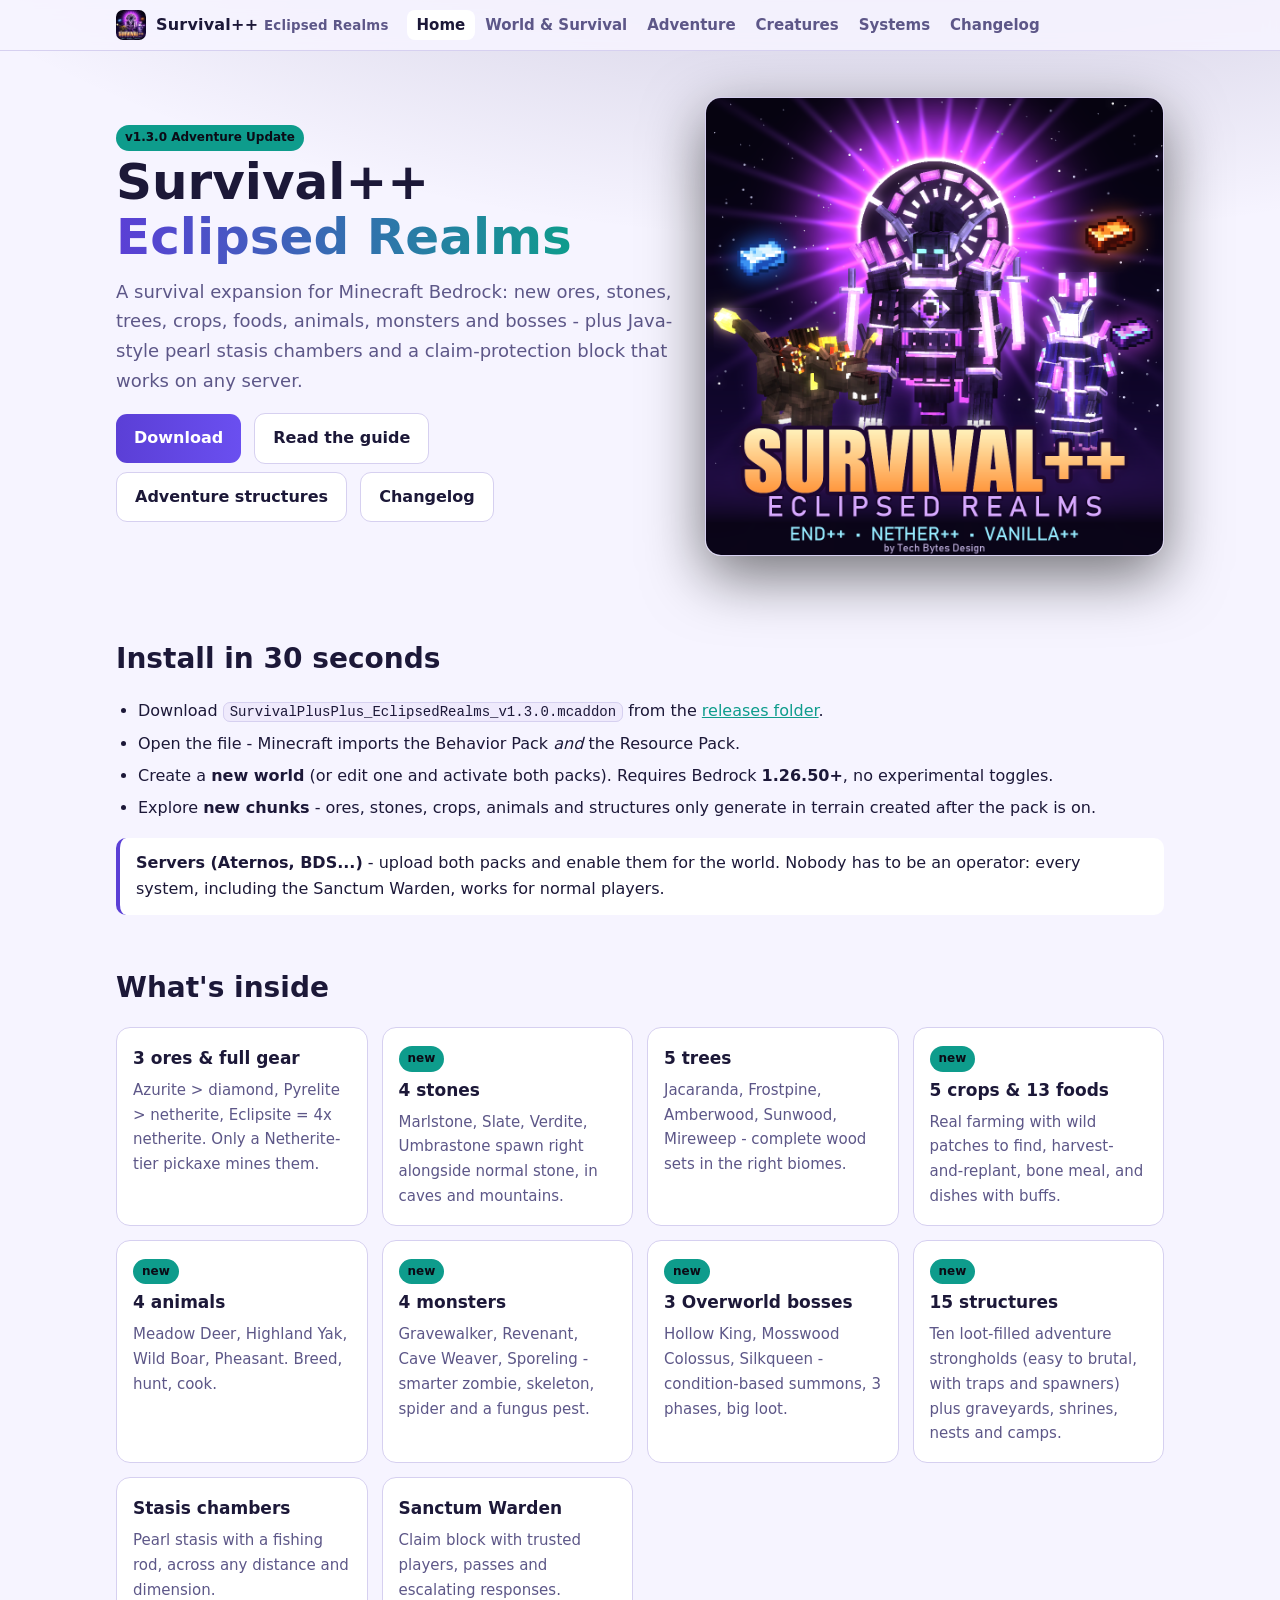
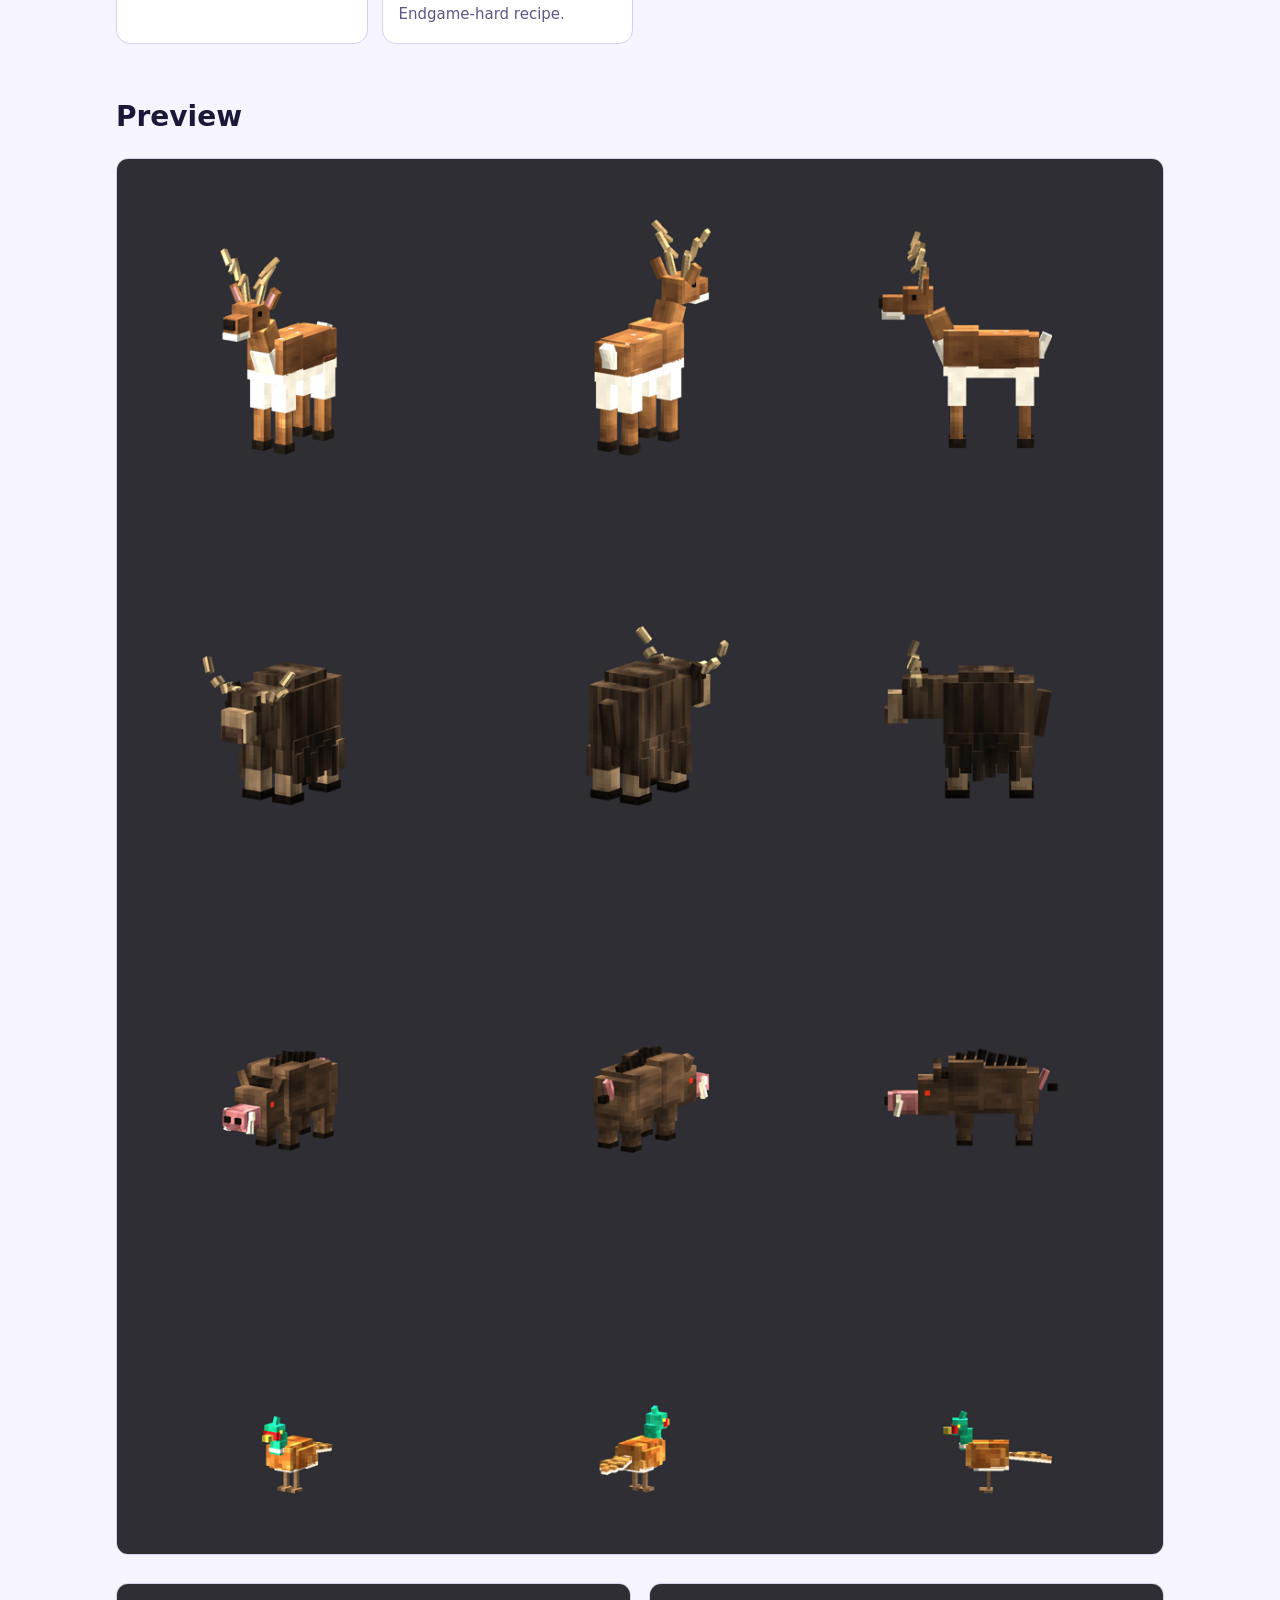
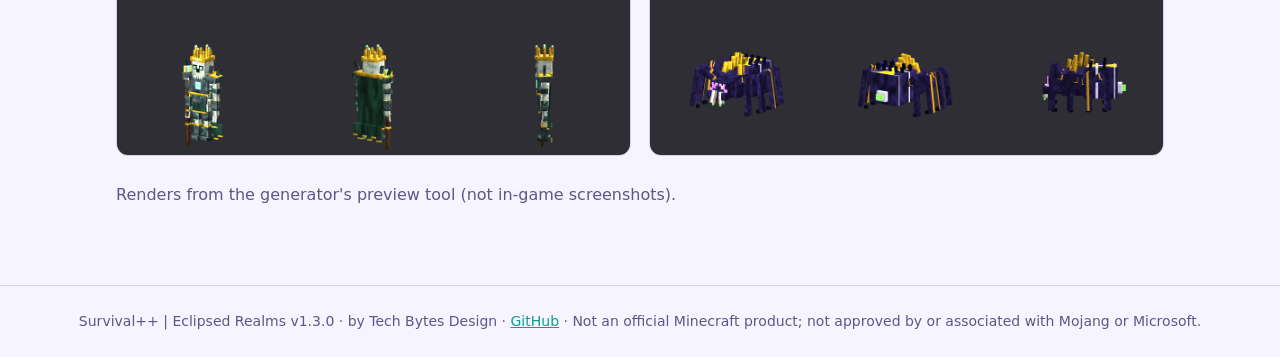
==== docs/index.html @ 190964b7 "Survival++ v1.3.0 - Adventure Update (Version 1 final) Ten naturally generating adventure structures" ====
<!doctype html>
<html lang="en"><head><meta charset="utf-8"><meta name="viewport" content="width=device-width,initial-scale=1">
<title>Survival++ | Eclipsed Realms - Survival++</title>
<meta name="description" content="Survival++ | Eclipsed Realms - a survival expansion for Minecraft Bedrock by Tech Bytes Design.">
<link rel="icon" href="img/icon_1024.png"><link rel="stylesheet" href="style.css"></head>
<body>
<header class="site"><div class="bar">
<a class="brand" href="index.html"><img src="img/icon_1024.png" alt=""><span>Survival++ <small>Eclipsed Realms</small></span></a>
<nav><a href="index.html" class=on>Home</a><a href="world.html">World & Survival</a><a href="adventure.html">Adventure</a><a href="creatures.html">Creatures</a><a href="systems.html">Systems</a><a href="changelog.html">Changelog</a></nav></div></header>
<main><section class="hero">
  <div>
    <span class="tag new">v1.3.0 Adventure Update</span>
    <h1>Survival++ <span>Eclipsed Realms</span></h1>
    <p>A survival expansion for Minecraft Bedrock: new ores, stones, trees, crops, foods, animals, monsters and bosses - plus Java-style pearl stasis chambers and a claim-protection block that works on any server.</p>
    <a class="btn" href="https://github.com/MirFaizan06/SurvivalPP/raw/main/releases/SurvivalPlusPlus_EclipsedRealms_v1.3.0.mcaddon">Download</a>
    <a class="btn alt" href="world.html">Read the guide</a>
    <a class="btn alt" href="adventure.html">Adventure structures</a>
    <a class="btn alt" href="changelog.html">Changelog</a>
  </div>
  <img src="img/icon_1024.png" alt="Survival++ Eclipsed Realms pack thumbnail">
</section>

<h2 id="install">Install in 30 seconds</h2>
<ul class="steps">
  <li>Download <code>SurvivalPlusPlus_EclipsedRealms_v1.3.0.mcaddon</code> from the <a href="https://github.com/MirFaizan06/SurvivalPP/tree/main/releases">releases folder</a>.</li>
  <li>Open the file - Minecraft imports the Behavior Pack <em>and</em> the Resource Pack.</li>
  <li>Create a <strong>new world</strong> (or edit one and activate both packs). Requires Bedrock <strong>1.26.50+</strong>, no experimental toggles.</li>
  <li>Explore <strong>new chunks</strong> - ores, stones, crops, animals and structures only generate in terrain created after the pack is on.</li>
</ul>
<div class="callout"><strong>Servers (Aternos, BDS...)</strong> - upload both packs and enable them for the world. Nobody has to be an operator: every system, including the Sanctum Warden, works for normal players.</div>

<h2>What's inside</h2>
<div class="grid">
  <div class="card"><h4>3 ores &amp; full gear</h4><p>Azurite &gt; diamond, Pyrelite &gt; netherite, Eclipsite = 4x netherite. Only a Netherite-tier pickaxe mines them.</p></div>
  <div class="card"><span class="tag new">new</span><h4>4 stones</h4><p>Marlstone, Slate, Verdite, Umbrastone spawn right alongside normal stone, in caves and mountains.</p></div>
  <div class="card"><h4>5 trees</h4><p>Jacaranda, Frostpine, Amberwood, Sunwood, Mireweep - complete wood sets in the right biomes.</p></div>
  <div class="card"><span class="tag new">new</span><h4>5 crops &amp; 13 foods</h4><p>Real farming with wild patches to find, harvest-and-replant, bone meal, and dishes with buffs.</p></div>
  <div class="card"><span class="tag new">new</span><h4>4 animals</h4><p>Meadow Deer, Highland Yak, Wild Boar, Pheasant. Breed, hunt, cook.</p></div>
  <div class="card"><span class="tag new">new</span><h4>4 monsters</h4><p>Gravewalker, Revenant, Cave Weaver, Sporeling - smarter zombie, skeleton, spider and a fungus pest.</p></div>
  <div class="card"><span class="tag new">new</span><h4>3 Overworld bosses</h4><p>Hollow King, Mosswood Colossus, Silkqueen - condition-based summons, 3 phases, big loot.</p></div>
  <div class="card"><span class="tag new">new</span><h4>15 structures</h4><p>Ten loot-filled adventure strongholds (easy to brutal, with traps and spawners) plus graveyards, shrines, nests and camps.</p></div>
  <div class="card"><h4>Stasis chambers</h4><p>Pearl stasis with a fishing rod, across any distance and dimension.</p></div>
  <div class="card"><h4>Sanctum Warden</h4><p>Claim block with trusted players, passes and escalating responses. Endgame-hard recipe.</p></div>
</div>

<h2>Preview</h2>
<img class="shot" src="img/animals_all.png" alt="The four new animals">
<div class="two"><img class="shot" src="img/hollow_king_views.png" alt="Hollow King"><img class="shot" src="img/silkqueen_views.png" alt="Silkqueen"></div>
<p class="lead" style="color:var(--muted)">Renders from the generator's preview tool (not in-game screenshots).</p>
</main>
<footer>Survival++ | Eclipsed Realms v1.3.0 &middot; by Tech Bytes Design &middot; <a href="https://github.com/MirFaizan06/SurvivalPP">GitHub</a> &middot;
Not an official Minecraft product; not approved by or associated with Mojang or Microsoft.</footer>
</body></html>
---- docs/style.css ----
:root {
  --bg: #0d0b16; --bg2: #151226; --card: #1a1730; --line: #2c2750; --text: #e9e6f7; --muted: #a29cc4;
  --accent: #8a6cff; --accent2: #3ad6c4; --warn: #ffb347; --code: #120f22;
}
@media (prefers-color-scheme: light) {
  :root:not([data-theme="dark"]) {
    --bg: #f6f4ff; --bg2: #ebe7fb; --card: #ffffff; --line: #d6d0f0; --text: #1c1838; --muted: #5d5788;
    --accent: #5b3fd6; --accent2: #0e9c8c; --warn: #b5640a; --code: #efeafc;
  }
}
* { box-sizing: border-box; }
html { scroll-behavior: smooth; }
body { margin: 0; background: radial-gradient(1200px 600px at 70% -10%, #2a1f5c55, transparent), var(--bg); color: var(--text);
  font: 16px/1.65 system-ui, -apple-system, "Segoe UI", Roboto, sans-serif; }
a { color: var(--accent2); }
header.site { position: sticky; top: 0; z-index: 10; background: color-mix(in srgb, var(--bg) 88%, transparent); backdrop-filter: blur(8px);
  border-bottom: 1px solid var(--line); }
.bar { max-width: 1080px; margin: 0 auto; padding: 10px 16px; display: flex; align-items: center; gap: 18px; flex-wrap: wrap; }
.brand { font-weight: 800; letter-spacing: .2px; color: var(--text); text-decoration: none; display: flex; gap: 10px; align-items: center; }
.brand img { width: 30px; height: 30px; border-radius: 7px; }
.brand small { color: var(--muted); font-weight: 600; }
nav a { color: var(--muted); text-decoration: none; padding: 6px 10px; border-radius: 8px; font-weight: 600; font-size: 15px; }
nav a:hover, nav a.on { color: var(--text); background: var(--card); }
main { max-width: 1080px; margin: 0 auto; padding: 28px 16px 60px; }
.hero { display: grid; grid-template-columns: 1.1fr .9fr; gap: 28px; align-items: center; padding: 18px 0 30px; }
.hero h1 { font-size: clamp(30px, 5vw, 50px); line-height: 1.1; margin: 0 0 12px; }
.hero h1 span { background: linear-gradient(90deg, var(--accent), var(--accent2)); -webkit-background-clip: text; background-clip: text; color: transparent; }
.hero p { color: var(--muted); font-size: 18px; margin: 0 0 18px; }
.hero img { width: 100%; border-radius: 16px; border: 1px solid var(--line); box-shadow: 0 20px 60px #0008; }
.btn { display: inline-block; padding: 11px 18px; border-radius: 11px; background: linear-gradient(90deg, var(--accent), #6a4ff0); color: #fff; font-weight: 700; text-decoration: none; margin: 0 8px 8px 0; }
.btn.alt { background: var(--card); color: var(--text); border: 1px solid var(--line); }
h2 { font-size: 28px; margin: 44px 0 8px; padding-top: 6px; }
h3 { font-size: 20px; margin: 26px 0 6px; color: var(--accent2); }
h2 + p.lead { color: var(--muted); margin-top: 0; }
.grid { display: grid; grid-template-columns: repeat(auto-fill, minmax(230px, 1fr)); gap: 14px; margin: 16px 0; }
.card { background: var(--card); border: 1px solid var(--line); border-radius: 14px; padding: 16px; }
.card h4 { margin: 0 0 6px; font-size: 17px; }
.card p { margin: 0; color: var(--muted); font-size: 15px; }
.tag { display: inline-block; font-size: 12px; font-weight: 700; padding: 2px 8px; border-radius: 99px; background: var(--bg2); border: 1px solid var(--line); color: var(--muted); margin: 0 4px 4px 0; }
.tag.new { color: #0b0b16; background: var(--accent2); border-color: transparent; }
table { width: 100%; border-collapse: collapse; margin: 14px 0; background: var(--card); border-radius: 12px; overflow: hidden; font-size: 15px; }
th, td { text-align: left; padding: 10px 12px; border-bottom: 1px solid var(--line); vertical-align: top; }
th { background: var(--bg2); color: var(--muted); font-size: 13px; text-transform: uppercase; letter-spacing: .6px; }
tr:last-child td { border-bottom: 0; }
.tablewrap { overflow-x: auto; }
code, pre { background: var(--code); border: 1px solid var(--line); border-radius: 7px; font: 14px ui-monospace, Consolas, monospace; }
code { padding: 1px 6px; }
pre { padding: 12px 14px; overflow-x: auto; }
.callout { border-left: 4px solid var(--accent); background: var(--card); border-radius: 10px; padding: 12px 16px; margin: 16px 0; }
.callout.warn { border-color: var(--warn); }
.shot { width: 100%; border-radius: 12px; border: 1px solid var(--line); margin: 10px 0; background: #2e2e34; }
.two { display: grid; grid-template-columns: 1fr 1fr; gap: 18px; }
ul.steps { padding-left: 22px; } ul.steps li { margin: 6px 0; }
.toc { display: flex; flex-wrap: wrap; gap: 8px; margin: 10px 0 0; }
.toc a { text-decoration: none; background: var(--card); border: 1px solid var(--line); padding: 5px 11px; border-radius: 99px; font-size: 14px; color: var(--text); }
.log h2 { border-top: 1px solid var(--line); padding-top: 24px; }
footer { border-top: 1px solid var(--line); color: var(--muted); font-size: 14px; padding: 24px 16px; text-align: center; }
@media (max-width: 760px) { .hero, .two { grid-template-columns: 1fr; } h2 { font-size: 24px; } }
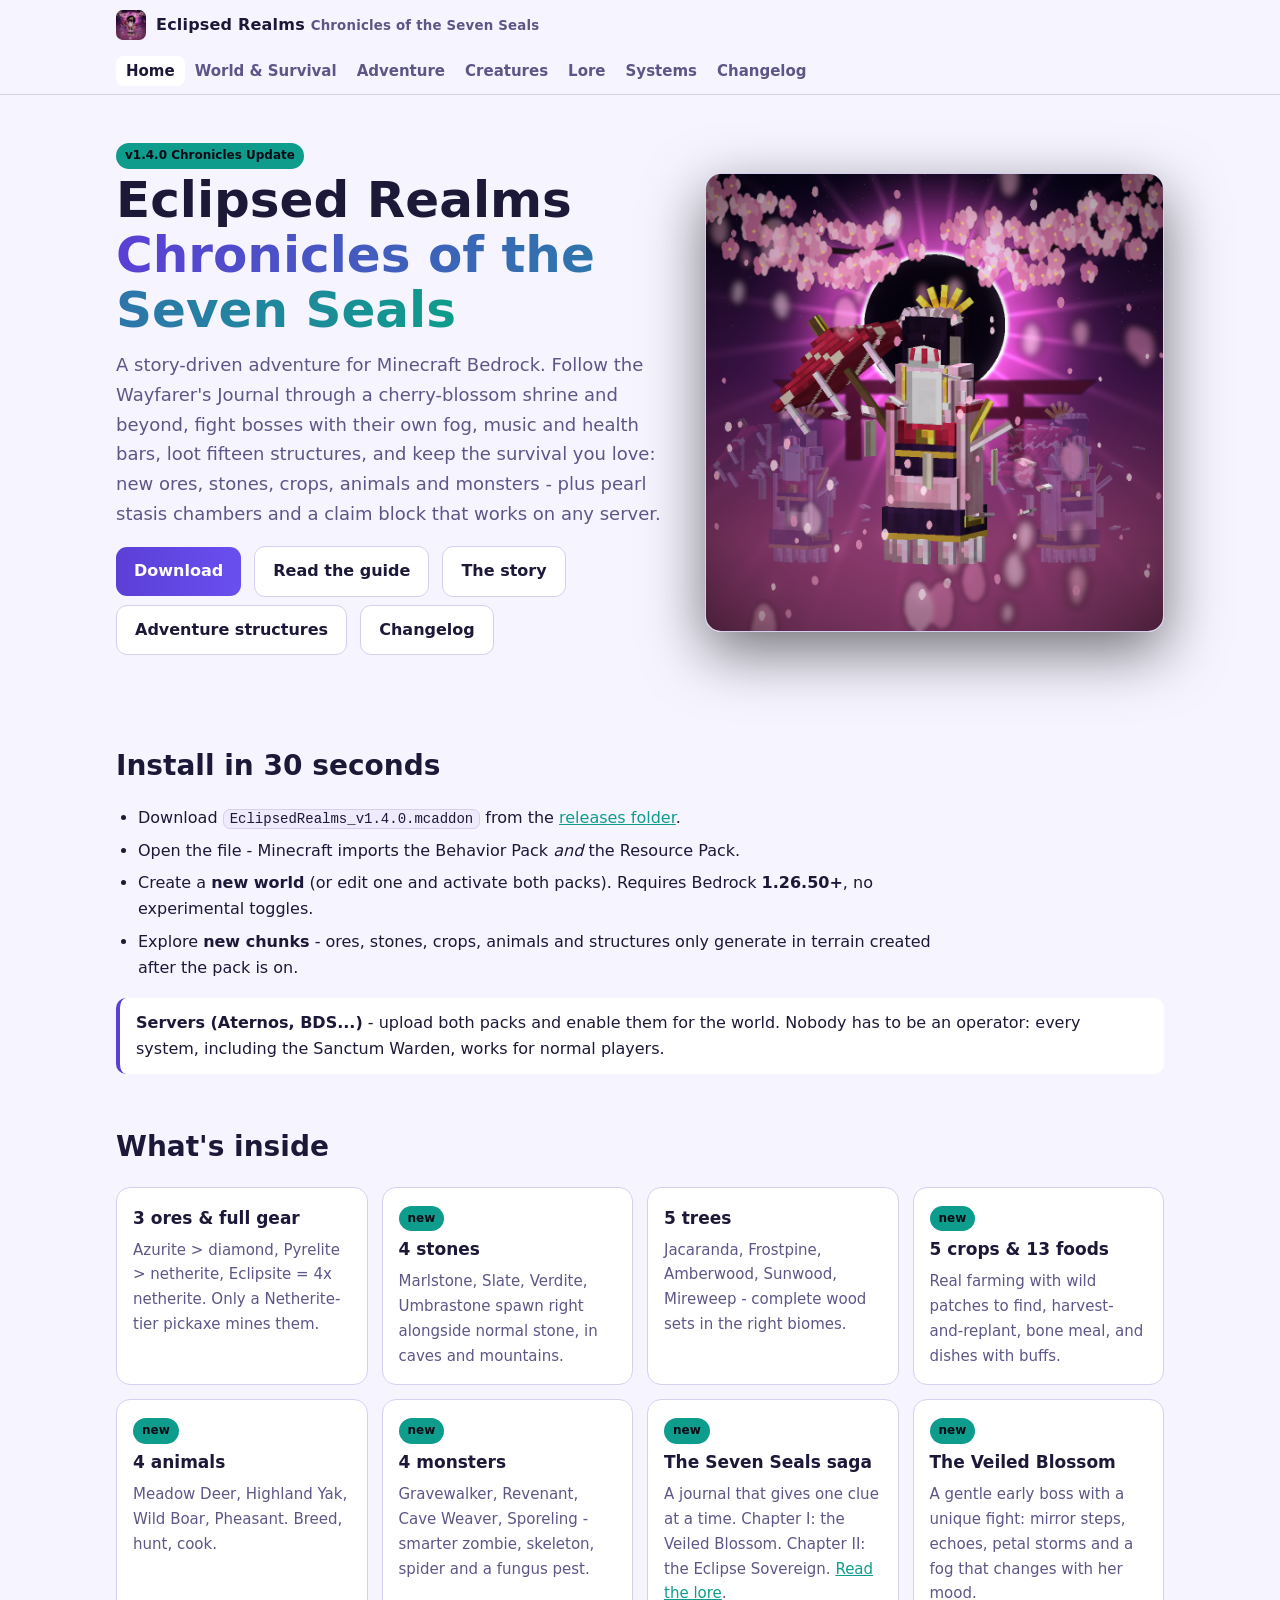
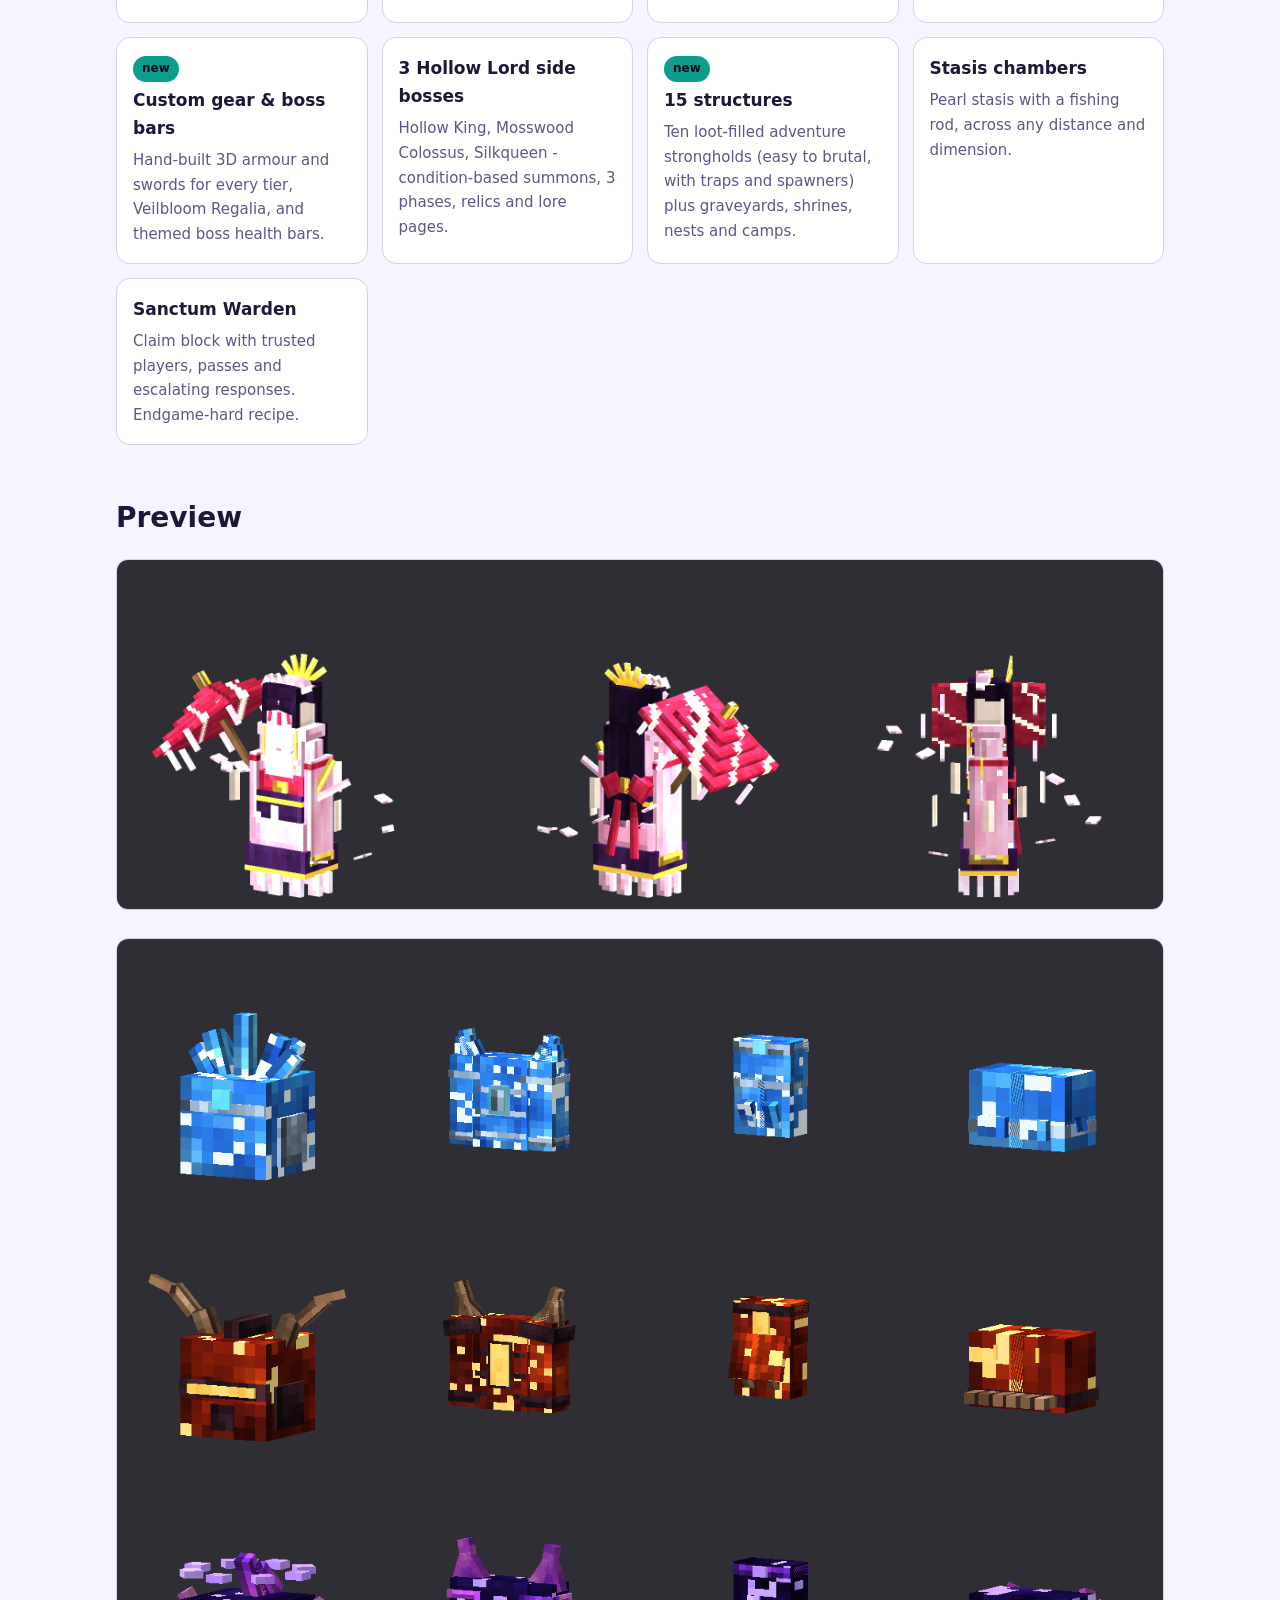
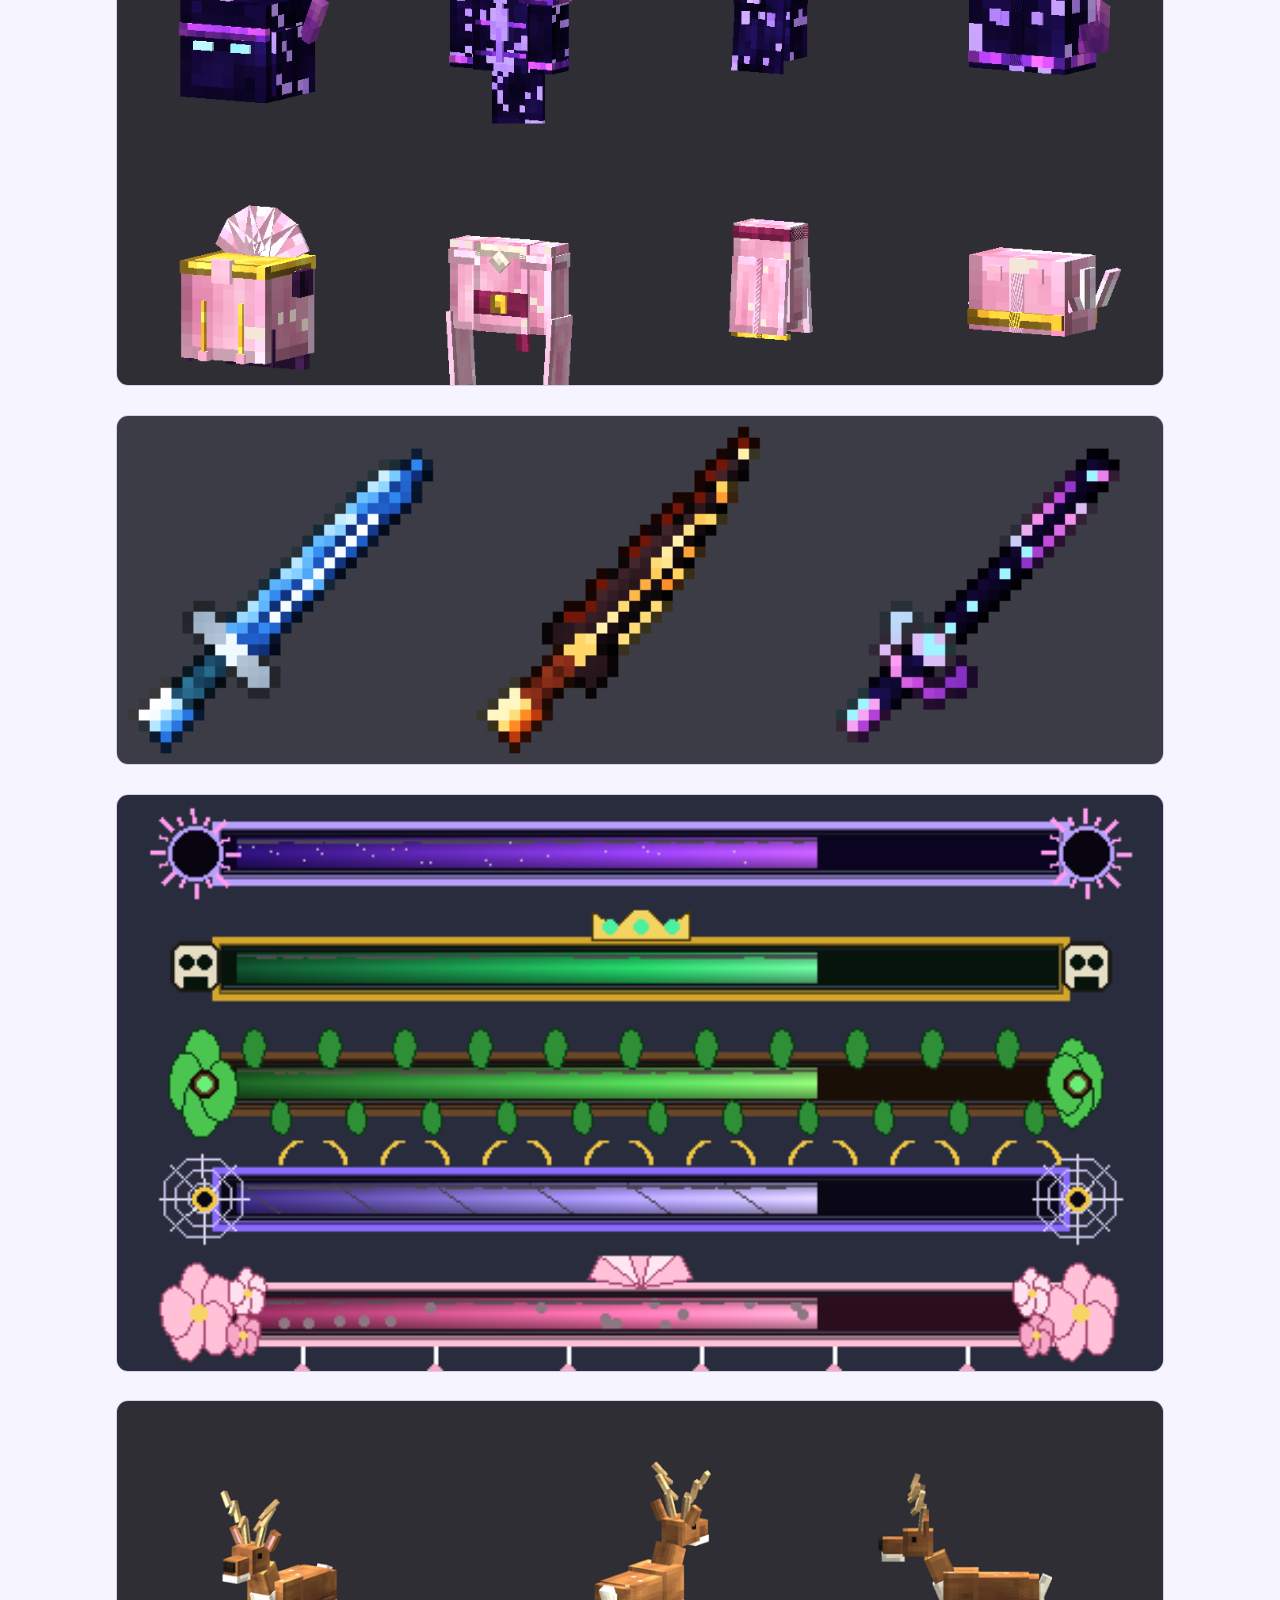
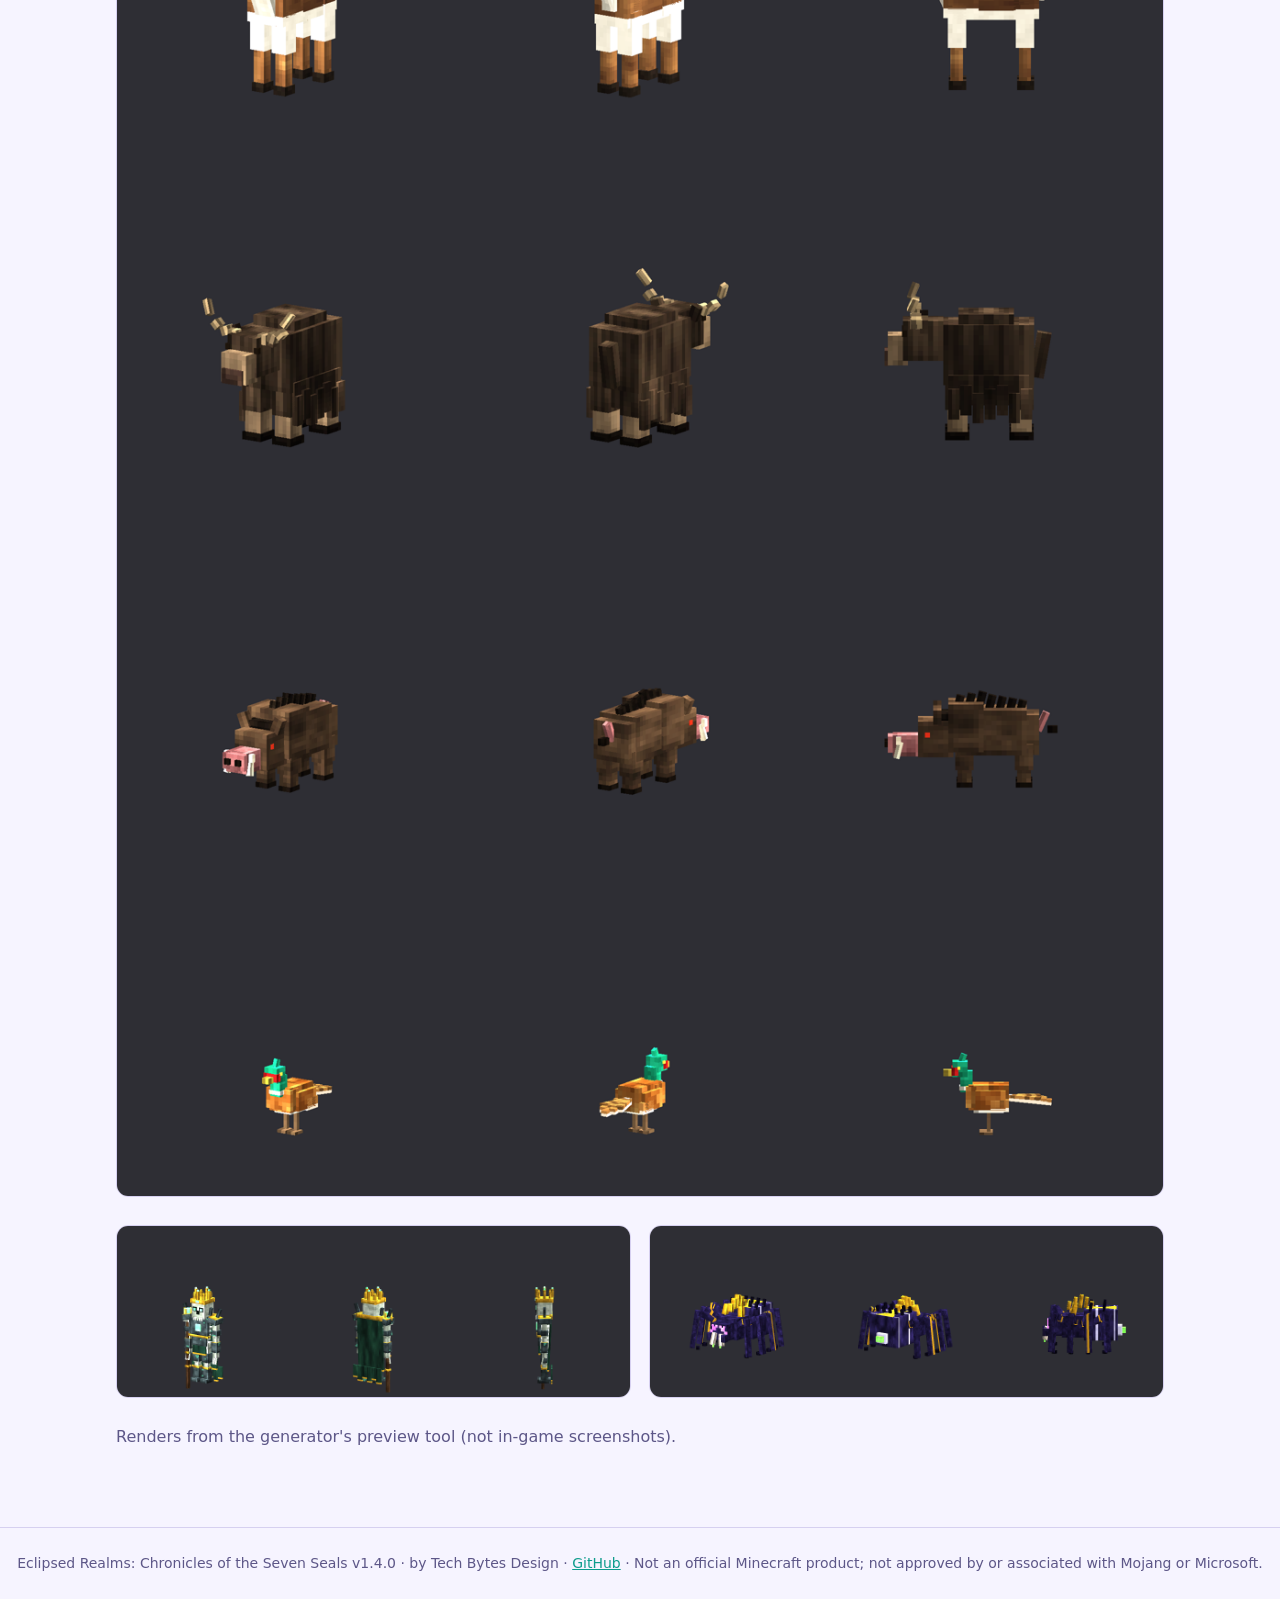
==== commit 2045fa11: "Eclipsed Realms: Chronicles of the Seven Seals v1.4.0 - Chronicles Update Renamed from Survival++. A" ====
--- a/docs/index.html
+++ b/docs/index.html
@@ -1,28 +1,29 @@
 <!doctype html>
 <html lang="en"><head><meta charset="utf-8"><meta name="viewport" content="width=device-width,initial-scale=1">
-<title>Survival++ | Eclipsed Realms - Survival++</title>
-<meta name="description" content="Survival++ | Eclipsed Realms - a survival expansion for Minecraft Bedrock by Tech Bytes Design.">
+<title>Eclipsed Realms: Chronicles of the Seven Seals - Eclipsed Realms</title>
+<meta name="description" content="Eclipsed Realms: Chronicles of the Seven Seals - a story-driven adventure add-on for Minecraft Bedrock by Tech Bytes Design.">
 <link rel="icon" href="img/icon_1024.png"><link rel="stylesheet" href="style.css"></head>
 <body>
 <header class="site"><div class="bar">
-<a class="brand" href="index.html"><img src="img/icon_1024.png" alt=""><span>Survival++ <small>Eclipsed Realms</small></span></a>
-<nav><a href="index.html" class=on>Home</a><a href="world.html">World & Survival</a><a href="adventure.html">Adventure</a><a href="creatures.html">Creatures</a><a href="systems.html">Systems</a><a href="changelog.html">Changelog</a></nav></div></header>
+<a class="brand" href="index.html"><img src="img/icon_1024.png" alt=""><span>Eclipsed Realms <small>Chronicles of the Seven Seals</small></span></a>
+<nav><a href="index.html" class=on>Home</a><a href="world.html">World & Survival</a><a href="adventure.html">Adventure</a><a href="creatures.html">Creatures</a><a href="lore.html">Lore</a><a href="systems.html">Systems</a><a href="changelog.html">Changelog</a></nav></div></header>
 <main><section class="hero">
   <div>
-    <span class="tag new">v1.3.0 Adventure Update</span>
-    <h1>Survival++ <span>Eclipsed Realms</span></h1>
-    <p>A survival expansion for Minecraft Bedrock: new ores, stones, trees, crops, foods, animals, monsters and bosses - plus Java-style pearl stasis chambers and a claim-protection block that works on any server.</p>
-    <a class="btn" href="https://github.com/MirFaizan06/SurvivalPP/raw/main/releases/SurvivalPlusPlus_EclipsedRealms_v1.3.0.mcaddon">Download</a>
+    <span class="tag new">v1.4.0 Chronicles Update</span>
+    <h1>Eclipsed Realms <span>Chronicles of the Seven Seals</span></h1>
+    <p>A story-driven adventure for Minecraft Bedrock. Follow the Wayfarer's Journal through a cherry-blossom shrine and beyond, fight bosses with their own fog, music and health bars, loot fifteen structures, and keep the survival you love: new ores, stones, crops, animals and monsters - plus pearl stasis chambers and a claim block that works on any server.</p>
+    <a class="btn" href="https://github.com/MirFaizan06/SurvivalPP/raw/main/releases/EclipsedRealms_v1.4.0.mcaddon">Download</a>
     <a class="btn alt" href="world.html">Read the guide</a>
+    <a class="btn alt" href="lore.html">The story</a>
     <a class="btn alt" href="adventure.html">Adventure structures</a>
     <a class="btn alt" href="changelog.html">Changelog</a>
   </div>
-  <img src="img/icon_1024.png" alt="Survival++ Eclipsed Realms pack thumbnail">
+  <img src="img/icon_1024.png" alt="Eclipsed Realms pack thumbnail: the Veiled Blossom">
 </section>
 
 <h2 id="install">Install in 30 seconds</h2>
 <ul class="steps">
-  <li>Download <code>SurvivalPlusPlus_EclipsedRealms_v1.3.0.mcaddon</code> from the <a href="https://github.com/MirFaizan06/SurvivalPP/tree/main/releases">releases folder</a>.</li>
+  <li>Download <code>EclipsedRealms_v1.4.0.mcaddon</code> from the <a href="https://github.com/MirFaizan06/SurvivalPP/tree/main/releases">releases folder</a>.</li>
   <li>Open the file - Minecraft imports the Behavior Pack <em>and</em> the Resource Pack.</li>
   <li>Create a <strong>new world</strong> (or edit one and activate both packs). Requires Bedrock <strong>1.26.50+</strong>, no experimental toggles.</li>
   <li>Explore <strong>new chunks</strong> - ores, stones, crops, animals and structures only generate in terrain created after the pack is on.</li>
@@ -37,17 +38,24 @@
   <div class="card"><span class="tag new">new</span><h4>5 crops &amp; 13 foods</h4><p>Real farming with wild patches to find, harvest-and-replant, bone meal, and dishes with buffs.</p></div>
   <div class="card"><span class="tag new">new</span><h4>4 animals</h4><p>Meadow Deer, Highland Yak, Wild Boar, Pheasant. Breed, hunt, cook.</p></div>
   <div class="card"><span class="tag new">new</span><h4>4 monsters</h4><p>Gravewalker, Revenant, Cave Weaver, Sporeling - smarter zombie, skeleton, spider and a fungus pest.</p></div>
-  <div class="card"><span class="tag new">new</span><h4>3 Overworld bosses</h4><p>Hollow King, Mosswood Colossus, Silkqueen - condition-based summons, 3 phases, big loot.</p></div>
+  <div class="card"><span class="tag new">new</span><h4>The Seven Seals saga</h4><p>A journal that gives one clue at a time. Chapter I: the Veiled Blossom. Chapter II: the Eclipse Sovereign. <a href="lore.html">Read the lore</a>.</p></div>
+  <div class="card"><span class="tag new">new</span><h4>The Veiled Blossom</h4><p>A gentle early boss with a unique fight: mirror steps, echoes, petal storms and a fog that changes with her mood.</p></div>
+  <div class="card"><span class="tag new">new</span><h4>Custom gear &amp; boss bars</h4><p>Hand-built 3D armour and swords for every tier, Veilbloom Regalia, and themed boss health bars.</p></div>
+  <div class="card"><h4>3 Hollow Lord side bosses</h4><p>Hollow King, Mosswood Colossus, Silkqueen - condition-based summons, 3 phases, relics and lore pages.</p></div>
   <div class="card"><span class="tag new">new</span><h4>15 structures</h4><p>Ten loot-filled adventure strongholds (easy to brutal, with traps and spawners) plus graveyards, shrines, nests and camps.</p></div>
   <div class="card"><h4>Stasis chambers</h4><p>Pearl stasis with a fishing rod, across any distance and dimension.</p></div>
   <div class="card"><h4>Sanctum Warden</h4><p>Claim block with trusted players, passes and escalating responses. Endgame-hard recipe.</p></div>
 </div>
 
 <h2>Preview</h2>
+<img class="shot" src="img/veiled_blossom_views.png" alt="The Veiled Blossom">
+<img class="shot" src="img/armor_all.png" alt="Custom armour for every tier">
+<img class="shot" src="img/swords.png" alt="Custom swords">
+<img class="shot" src="img/bossbars.png" alt="Themed boss health bars">
 <img class="shot" src="img/animals_all.png" alt="The four new animals">
 <div class="two"><img class="shot" src="img/hollow_king_views.png" alt="Hollow King"><img class="shot" src="img/silkqueen_views.png" alt="Silkqueen"></div>
 <p class="lead" style="color:var(--muted)">Renders from the generator's preview tool (not in-game screenshots).</p>
 </main>
-<footer>Survival++ | Eclipsed Realms v1.3.0 &middot; by Tech Bytes Design &middot; <a href="https://github.com/MirFaizan06/SurvivalPP">GitHub</a> &middot;
+<footer>Eclipsed Realms: Chronicles of the Seven Seals v1.4.0 &middot; by Tech Bytes Design &middot; <a href="https://github.com/MirFaizan06/SurvivalPP">GitHub</a> &middot;
 Not an official Minecraft product; not approved by or associated with Mojang or Microsoft.</footer>
 </body></html>
--- a/docs/style.css
+++ b/docs/style.css
@@ -56,3 +56,6 @@
 .log h2 { border-top: 1px solid var(--line); padding-top: 24px; }
 footer { border-top: 1px solid var(--line); color: var(--muted); font-size: 14px; padding: 24px 16px; text-align: center; }
 @media (max-width: 760px) { .hero, .two { grid-template-columns: 1fr; } h2 { font-size: 24px; } }
+
+blockquote { margin: 14px 0; padding: 10px 18px; border-left: 4px solid var(--accent); background: var(--card); border-radius: 0 10px 10px 0; color: var(--text); font-style: normal; }
+main p, main li { max-width: 78ch; }
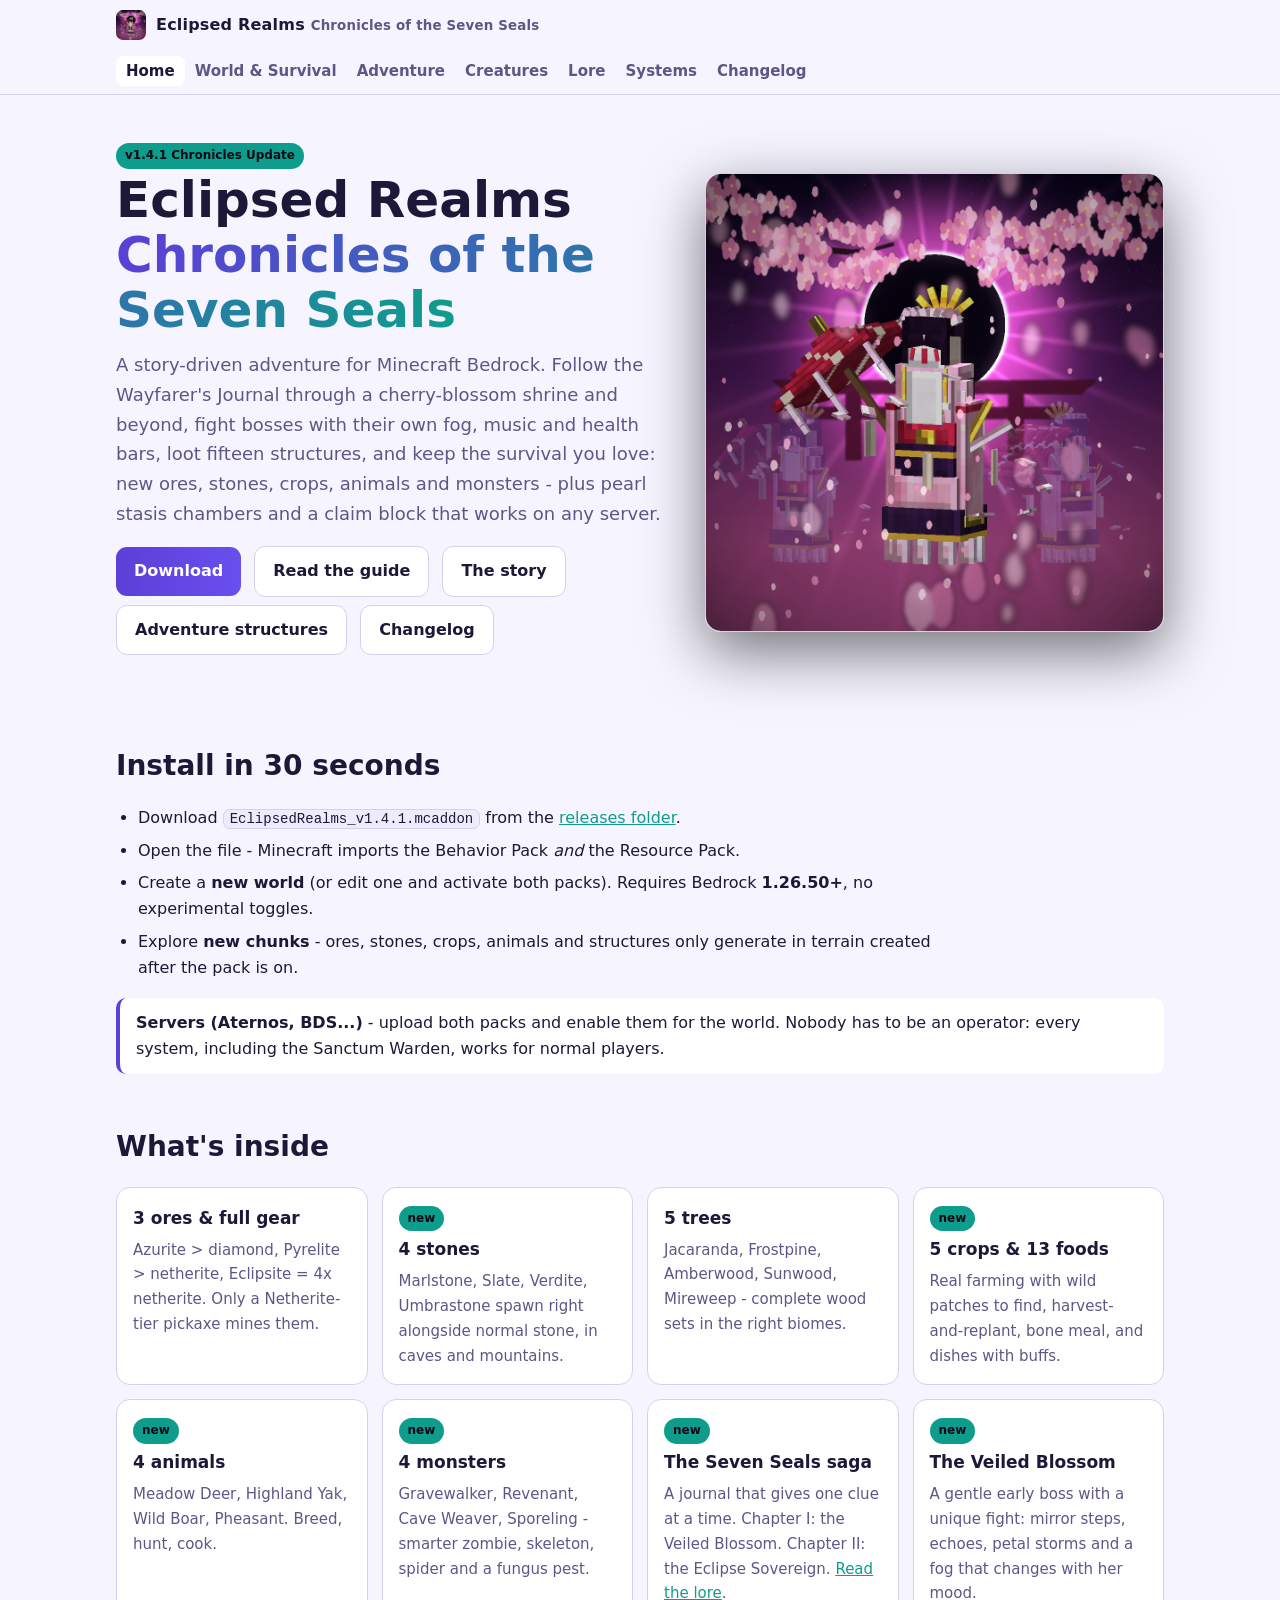
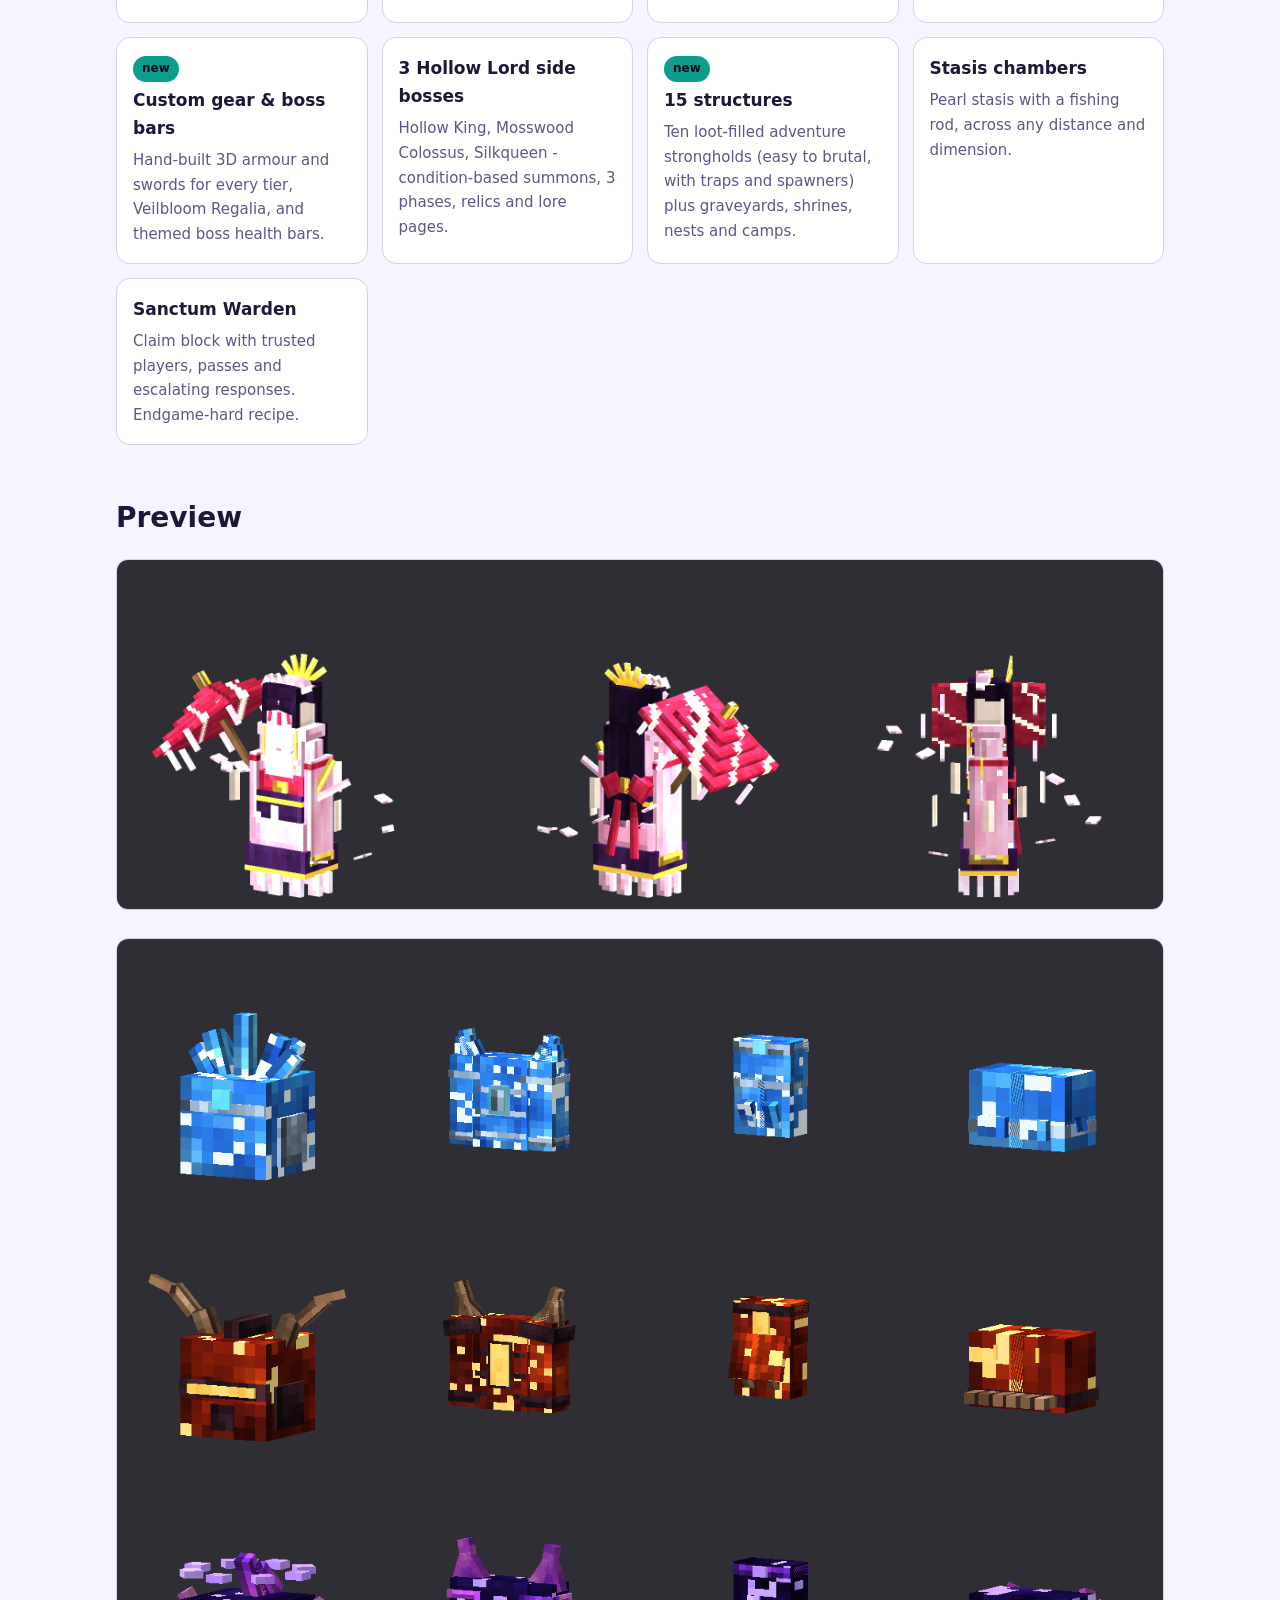
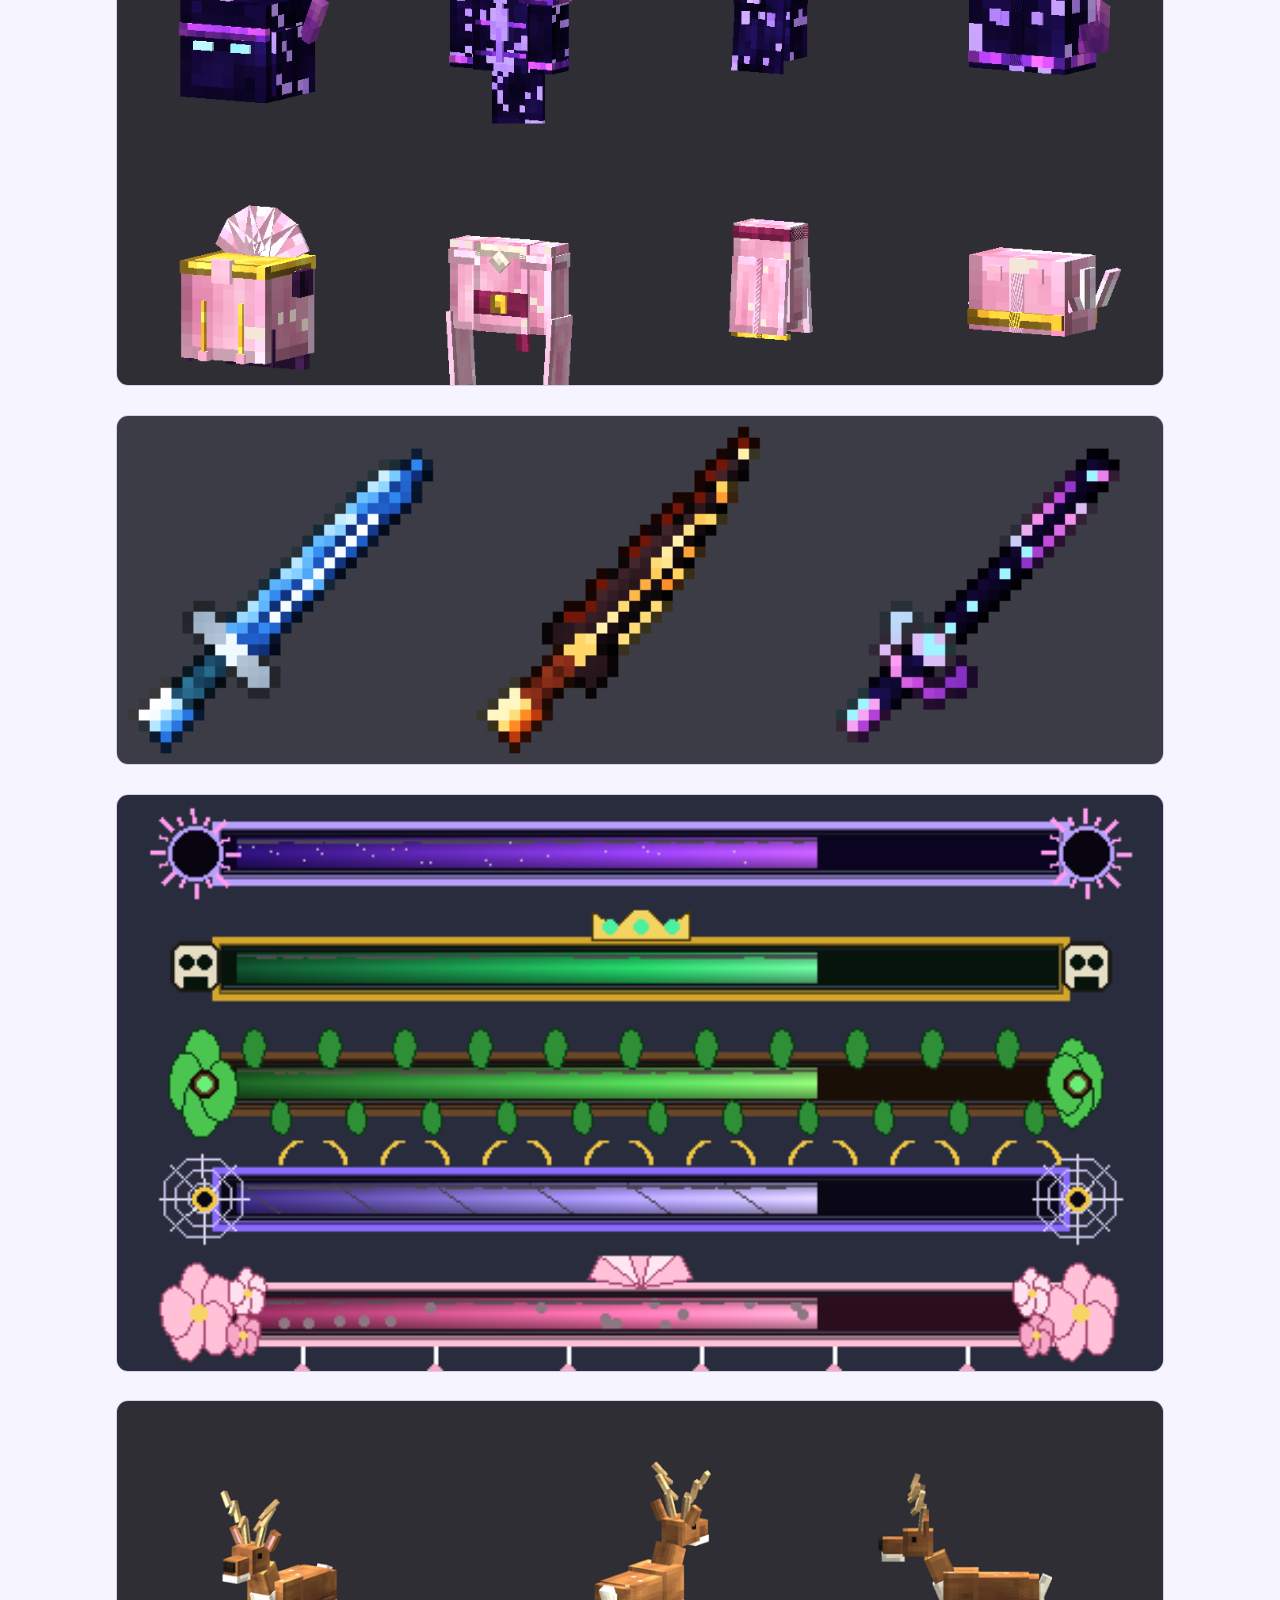
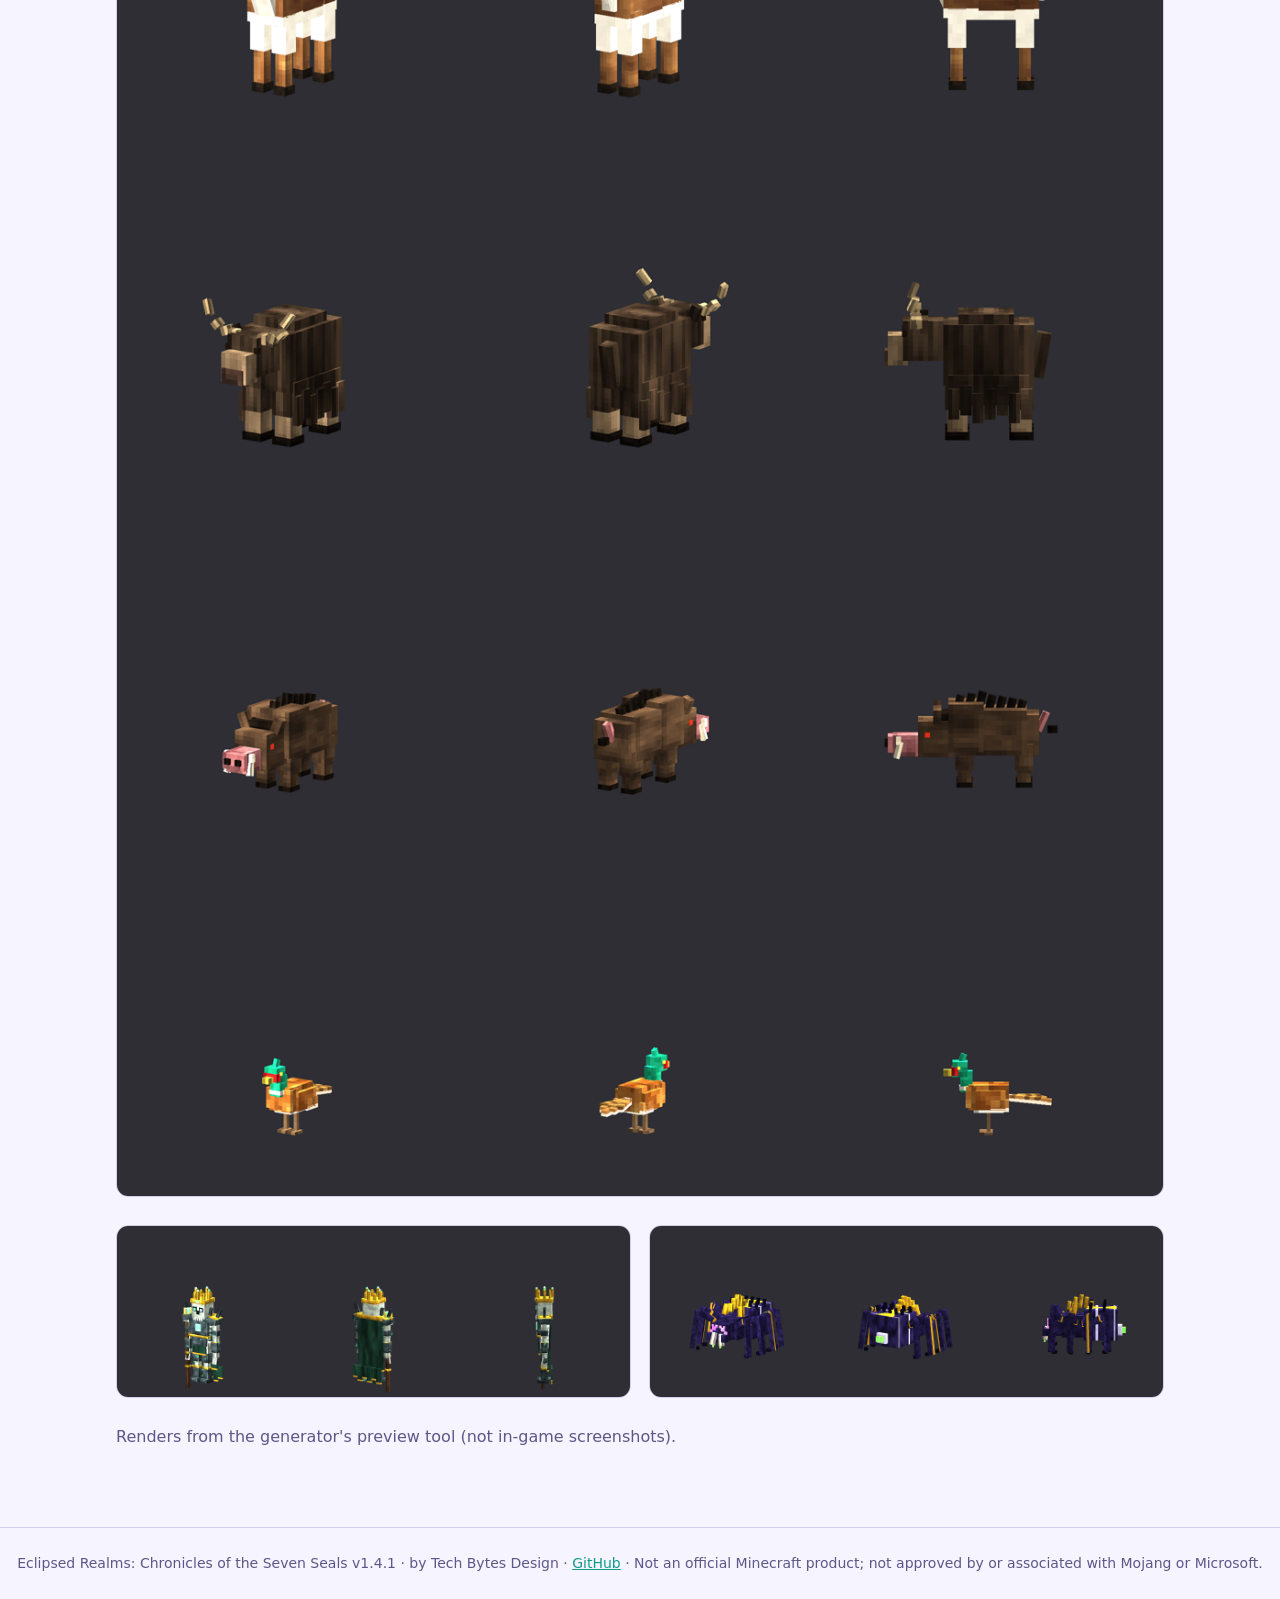
==== commit 4f603f67: "v1.4.1: spawn Gravewalkers and Cave Weavers in Cherry Groves (Chapter I step 2 was unreachable) Co-A" ====
--- a/docs/index.html
+++ b/docs/index.html
@@ -9,10 +9,10 @@
 <nav><a href="index.html" class=on>Home</a><a href="world.html">World & Survival</a><a href="adventure.html">Adventure</a><a href="creatures.html">Creatures</a><a href="lore.html">Lore</a><a href="systems.html">Systems</a><a href="changelog.html">Changelog</a></nav></div></header>
 <main><section class="hero">
   <div>
-    <span class="tag new">v1.4.0 Chronicles Update</span>
+    <span class="tag new">v1.4.1 Chronicles Update</span>
     <h1>Eclipsed Realms <span>Chronicles of the Seven Seals</span></h1>
     <p>A story-driven adventure for Minecraft Bedrock. Follow the Wayfarer's Journal through a cherry-blossom shrine and beyond, fight bosses with their own fog, music and health bars, loot fifteen structures, and keep the survival you love: new ores, stones, crops, animals and monsters - plus pearl stasis chambers and a claim block that works on any server.</p>
-    <a class="btn" href="https://github.com/MirFaizan06/SurvivalPP/raw/main/releases/EclipsedRealms_v1.4.0.mcaddon">Download</a>
+    <a class="btn" href="https://github.com/MirFaizan06/SurvivalPP/raw/main/releases/EclipsedRealms_v1.4.1.mcaddon">Download</a>
     <a class="btn alt" href="world.html">Read the guide</a>
     <a class="btn alt" href="lore.html">The story</a>
     <a class="btn alt" href="adventure.html">Adventure structures</a>
@@ -23,7 +23,7 @@
 
 <h2 id="install">Install in 30 seconds</h2>
 <ul class="steps">
-  <li>Download <code>EclipsedRealms_v1.4.0.mcaddon</code> from the <a href="https://github.com/MirFaizan06/SurvivalPP/tree/main/releases">releases folder</a>.</li>
+  <li>Download <code>EclipsedRealms_v1.4.1.mcaddon</code> from the <a href="https://github.com/MirFaizan06/SurvivalPP/tree/main/releases">releases folder</a>.</li>
   <li>Open the file - Minecraft imports the Behavior Pack <em>and</em> the Resource Pack.</li>
   <li>Create a <strong>new world</strong> (or edit one and activate both packs). Requires Bedrock <strong>1.26.50+</strong>, no experimental toggles.</li>
   <li>Explore <strong>new chunks</strong> - ores, stones, crops, animals and structures only generate in terrain created after the pack is on.</li>
@@ -56,6 +56,6 @@
 <div class="two"><img class="shot" src="img/hollow_king_views.png" alt="Hollow King"><img class="shot" src="img/silkqueen_views.png" alt="Silkqueen"></div>
 <p class="lead" style="color:var(--muted)">Renders from the generator's preview tool (not in-game screenshots).</p>
 </main>
-<footer>Eclipsed Realms: Chronicles of the Seven Seals v1.4.0 &middot; by Tech Bytes Design &middot; <a href="https://github.com/MirFaizan06/SurvivalPP">GitHub</a> &middot;
+<footer>Eclipsed Realms: Chronicles of the Seven Seals v1.4.1 &middot; by Tech Bytes Design &middot; <a href="https://github.com/MirFaizan06/SurvivalPP">GitHub</a> &middot;
 Not an official Minecraft product; not approved by or associated with Mojang or Microsoft.</footer>
 </body></html>
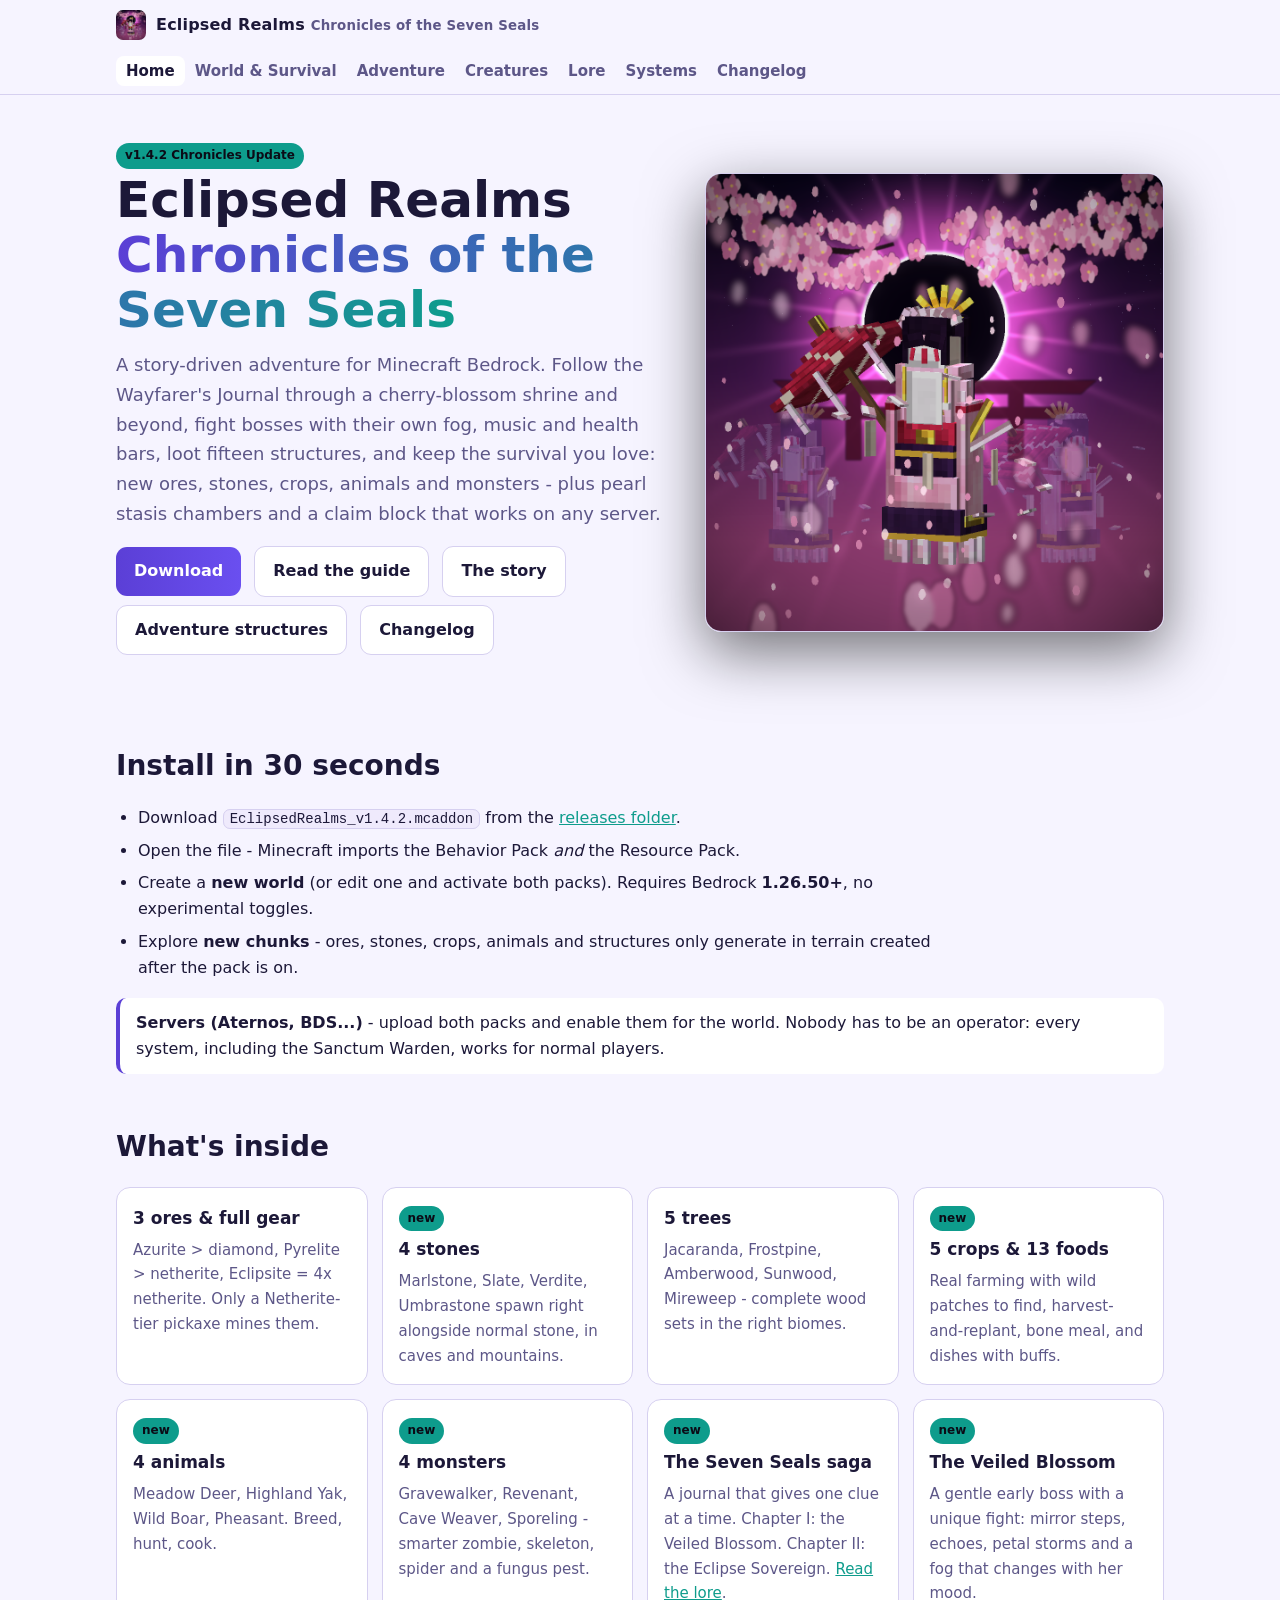
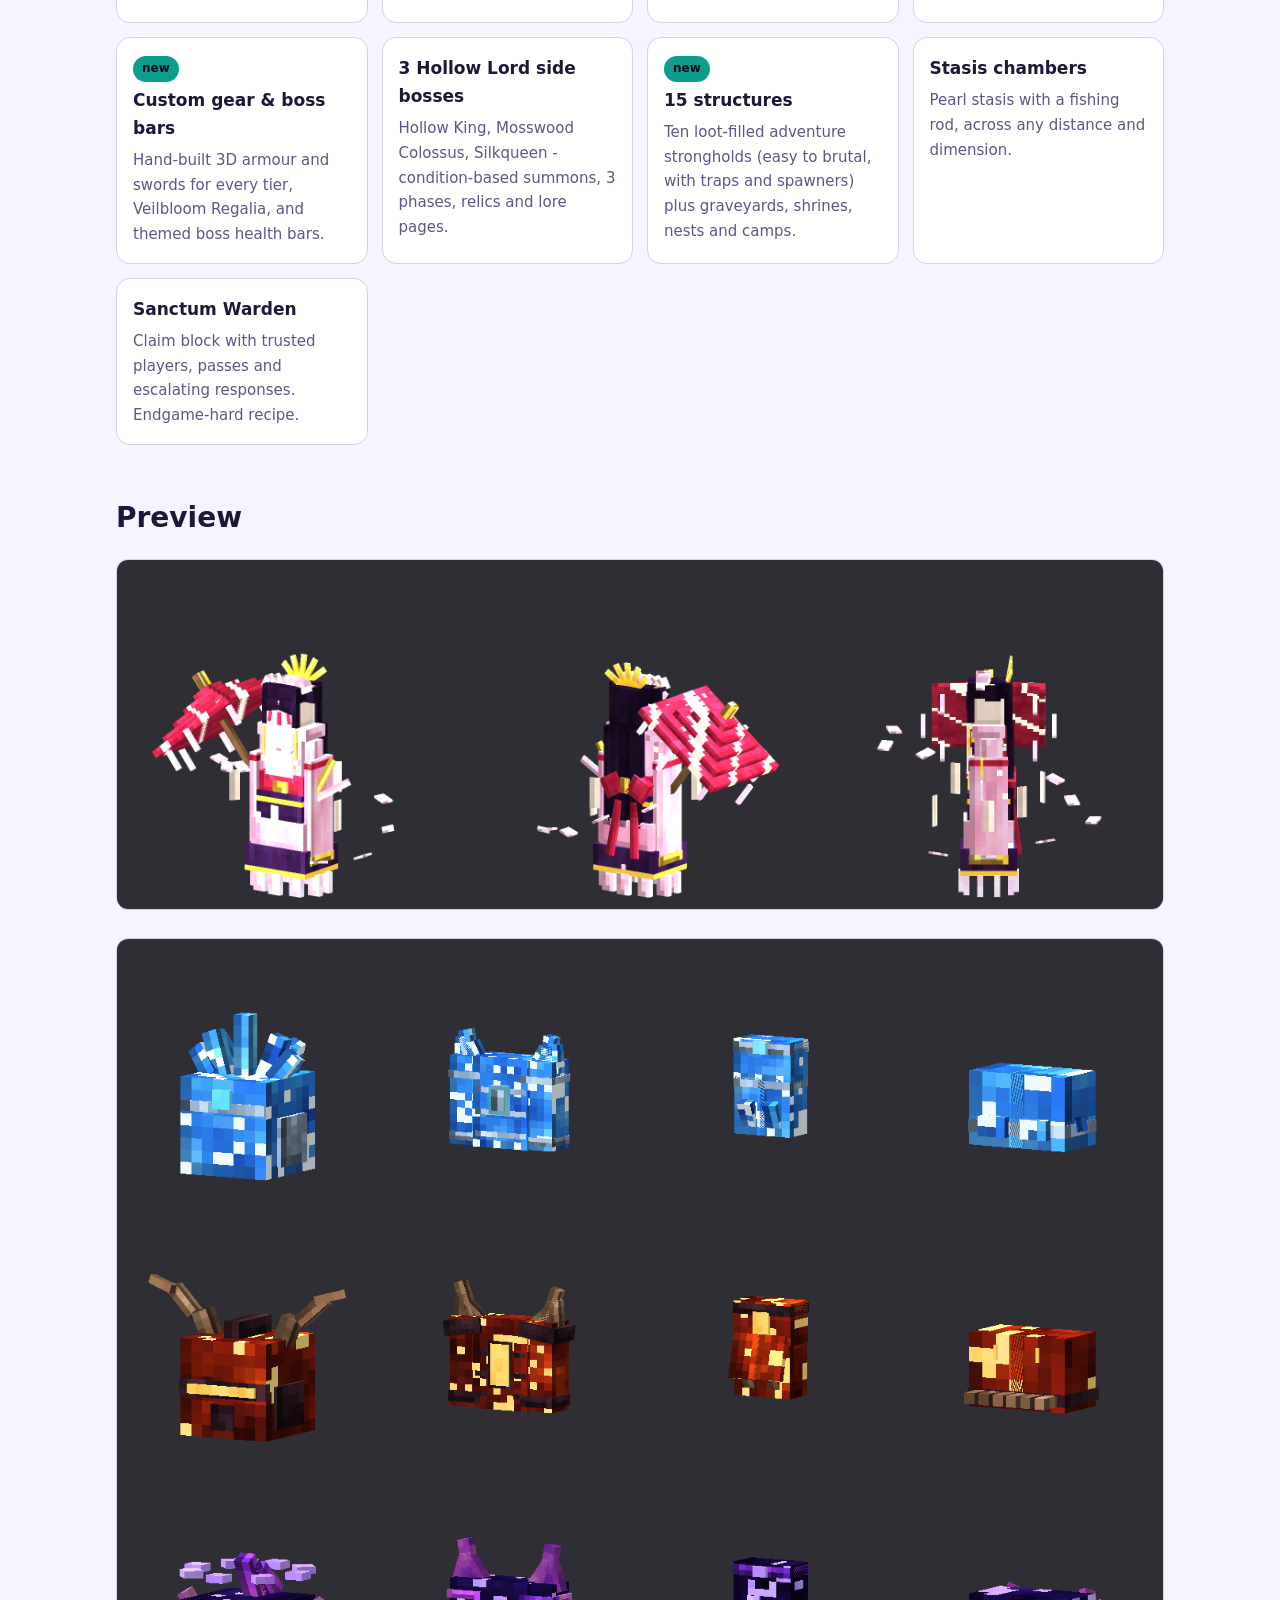
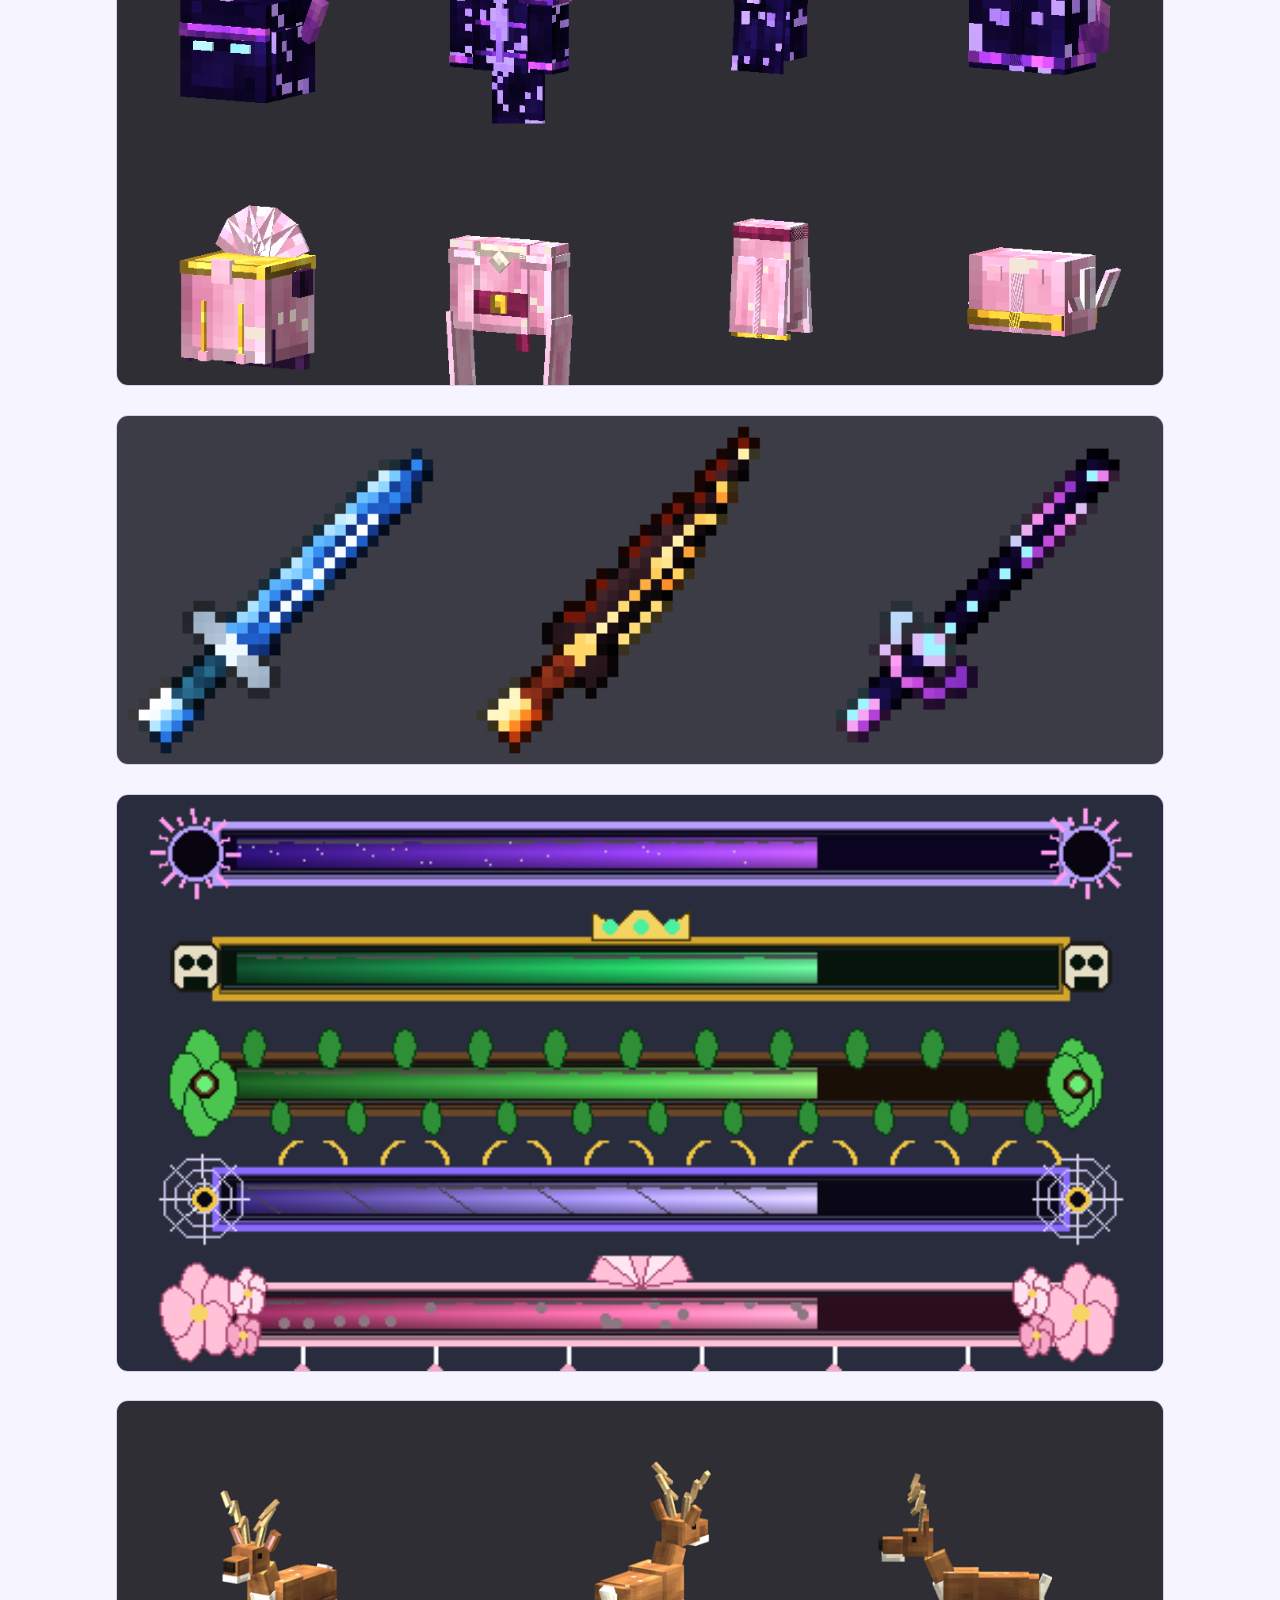
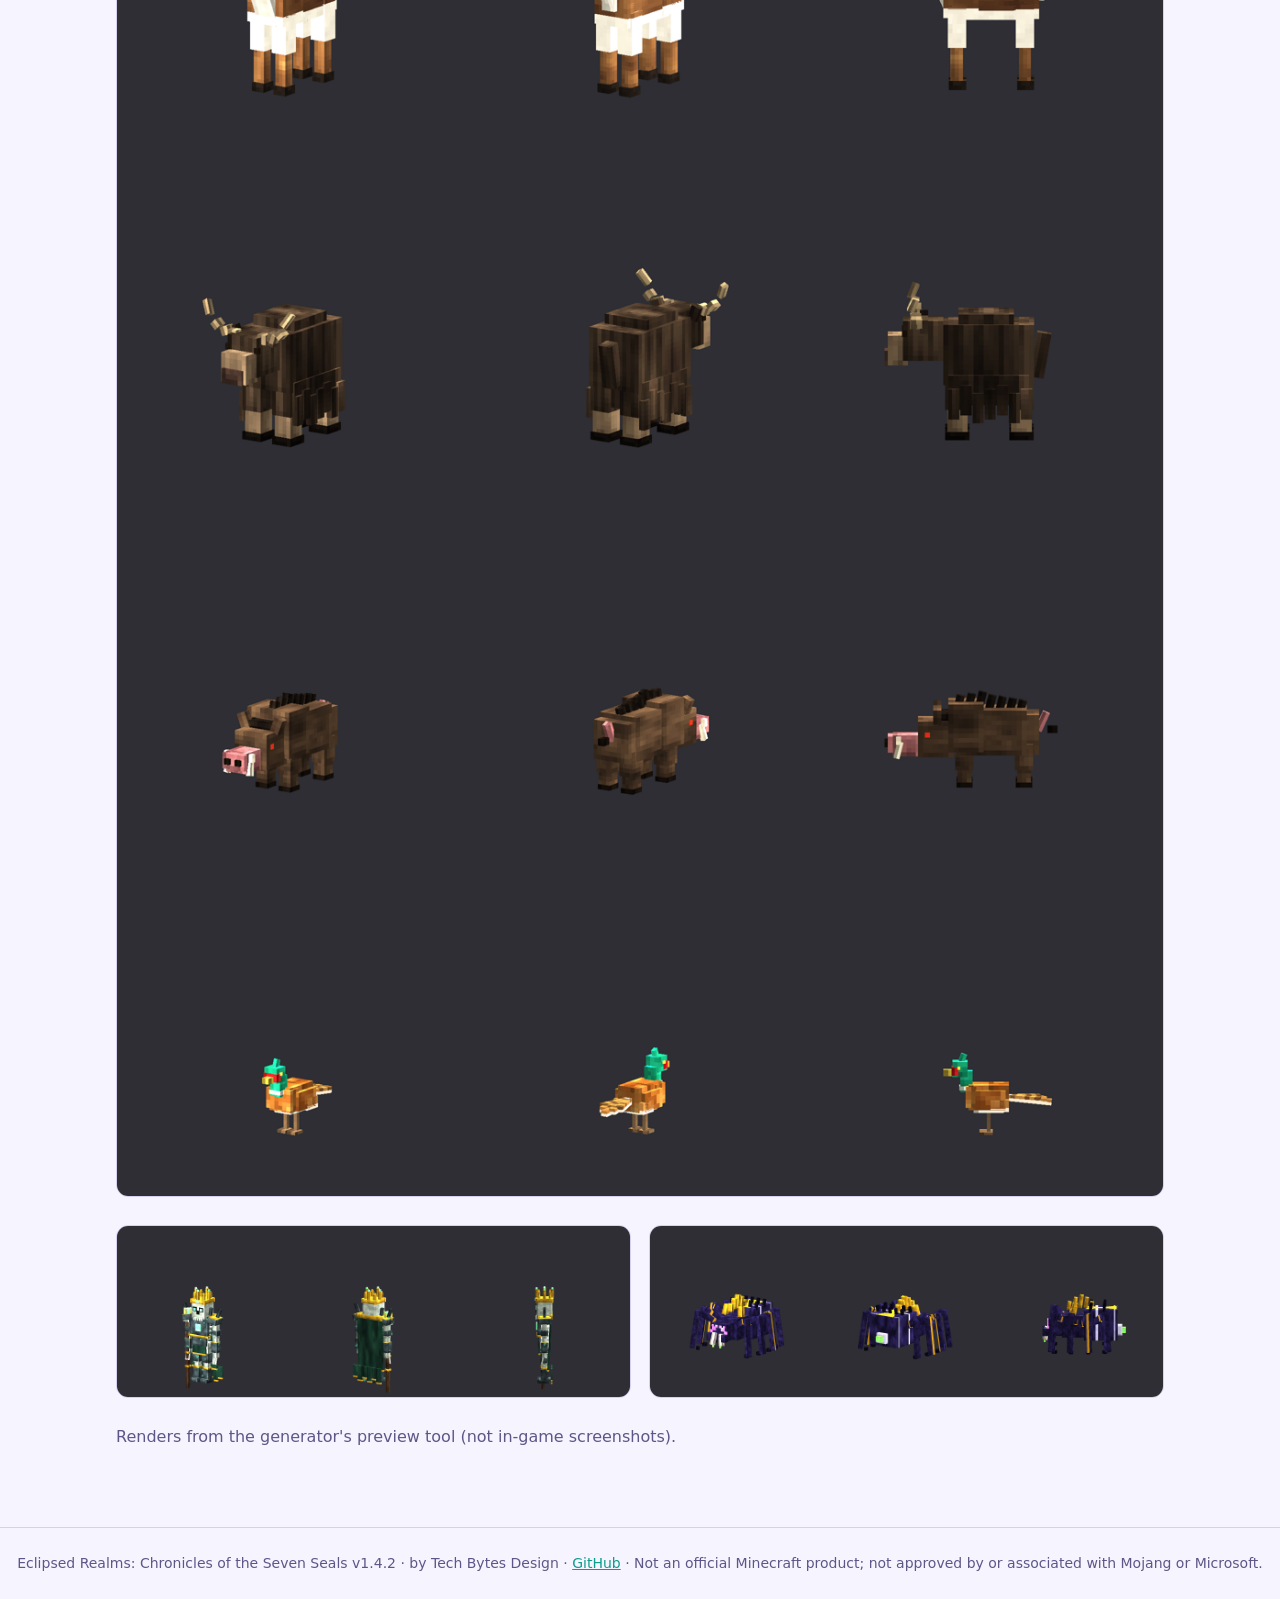
==== commit 9f3d5169: "v1.4.2: spawn eggs for every mob (Blossom Vex, Veiled Echo added) Co-Authored-By: Claude Sonnet 5.5 " ====
--- a/docs/index.html
+++ b/docs/index.html
@@ -9,10 +9,10 @@
 <nav><a href="index.html" class=on>Home</a><a href="world.html">World & Survival</a><a href="adventure.html">Adventure</a><a href="creatures.html">Creatures</a><a href="lore.html">Lore</a><a href="systems.html">Systems</a><a href="changelog.html">Changelog</a></nav></div></header>
 <main><section class="hero">
   <div>
-    <span class="tag new">v1.4.1 Chronicles Update</span>
+    <span class="tag new">v1.4.2 Chronicles Update</span>
     <h1>Eclipsed Realms <span>Chronicles of the Seven Seals</span></h1>
     <p>A story-driven adventure for Minecraft Bedrock. Follow the Wayfarer's Journal through a cherry-blossom shrine and beyond, fight bosses with their own fog, music and health bars, loot fifteen structures, and keep the survival you love: new ores, stones, crops, animals and monsters - plus pearl stasis chambers and a claim block that works on any server.</p>
-    <a class="btn" href="https://github.com/MirFaizan06/SurvivalPP/raw/main/releases/EclipsedRealms_v1.4.1.mcaddon">Download</a>
+    <a class="btn" href="https://github.com/MirFaizan06/SurvivalPP/raw/main/releases/EclipsedRealms_v1.4.2.mcaddon">Download</a>
     <a class="btn alt" href="world.html">Read the guide</a>
     <a class="btn alt" href="lore.html">The story</a>
     <a class="btn alt" href="adventure.html">Adventure structures</a>
@@ -23,7 +23,7 @@
 
 <h2 id="install">Install in 30 seconds</h2>
 <ul class="steps">
-  <li>Download <code>EclipsedRealms_v1.4.1.mcaddon</code> from the <a href="https://github.com/MirFaizan06/SurvivalPP/tree/main/releases">releases folder</a>.</li>
+  <li>Download <code>EclipsedRealms_v1.4.2.mcaddon</code> from the <a href="https://github.com/MirFaizan06/SurvivalPP/tree/main/releases">releases folder</a>.</li>
   <li>Open the file - Minecraft imports the Behavior Pack <em>and</em> the Resource Pack.</li>
   <li>Create a <strong>new world</strong> (or edit one and activate both packs). Requires Bedrock <strong>1.26.50+</strong>, no experimental toggles.</li>
   <li>Explore <strong>new chunks</strong> - ores, stones, crops, animals and structures only generate in terrain created after the pack is on.</li>
@@ -56,6 +56,6 @@
 <div class="two"><img class="shot" src="img/hollow_king_views.png" alt="Hollow King"><img class="shot" src="img/silkqueen_views.png" alt="Silkqueen"></div>
 <p class="lead" style="color:var(--muted)">Renders from the generator's preview tool (not in-game screenshots).</p>
 </main>
-<footer>Eclipsed Realms: Chronicles of the Seven Seals v1.4.1 &middot; by Tech Bytes Design &middot; <a href="https://github.com/MirFaizan06/SurvivalPP">GitHub</a> &middot;
+<footer>Eclipsed Realms: Chronicles of the Seven Seals v1.4.2 &middot; by Tech Bytes Design &middot; <a href="https://github.com/MirFaizan06/SurvivalPP">GitHub</a> &middot;
 Not an official Minecraft product; not approved by or associated with Mojang or Microsoft.</footer>
 </body></html>
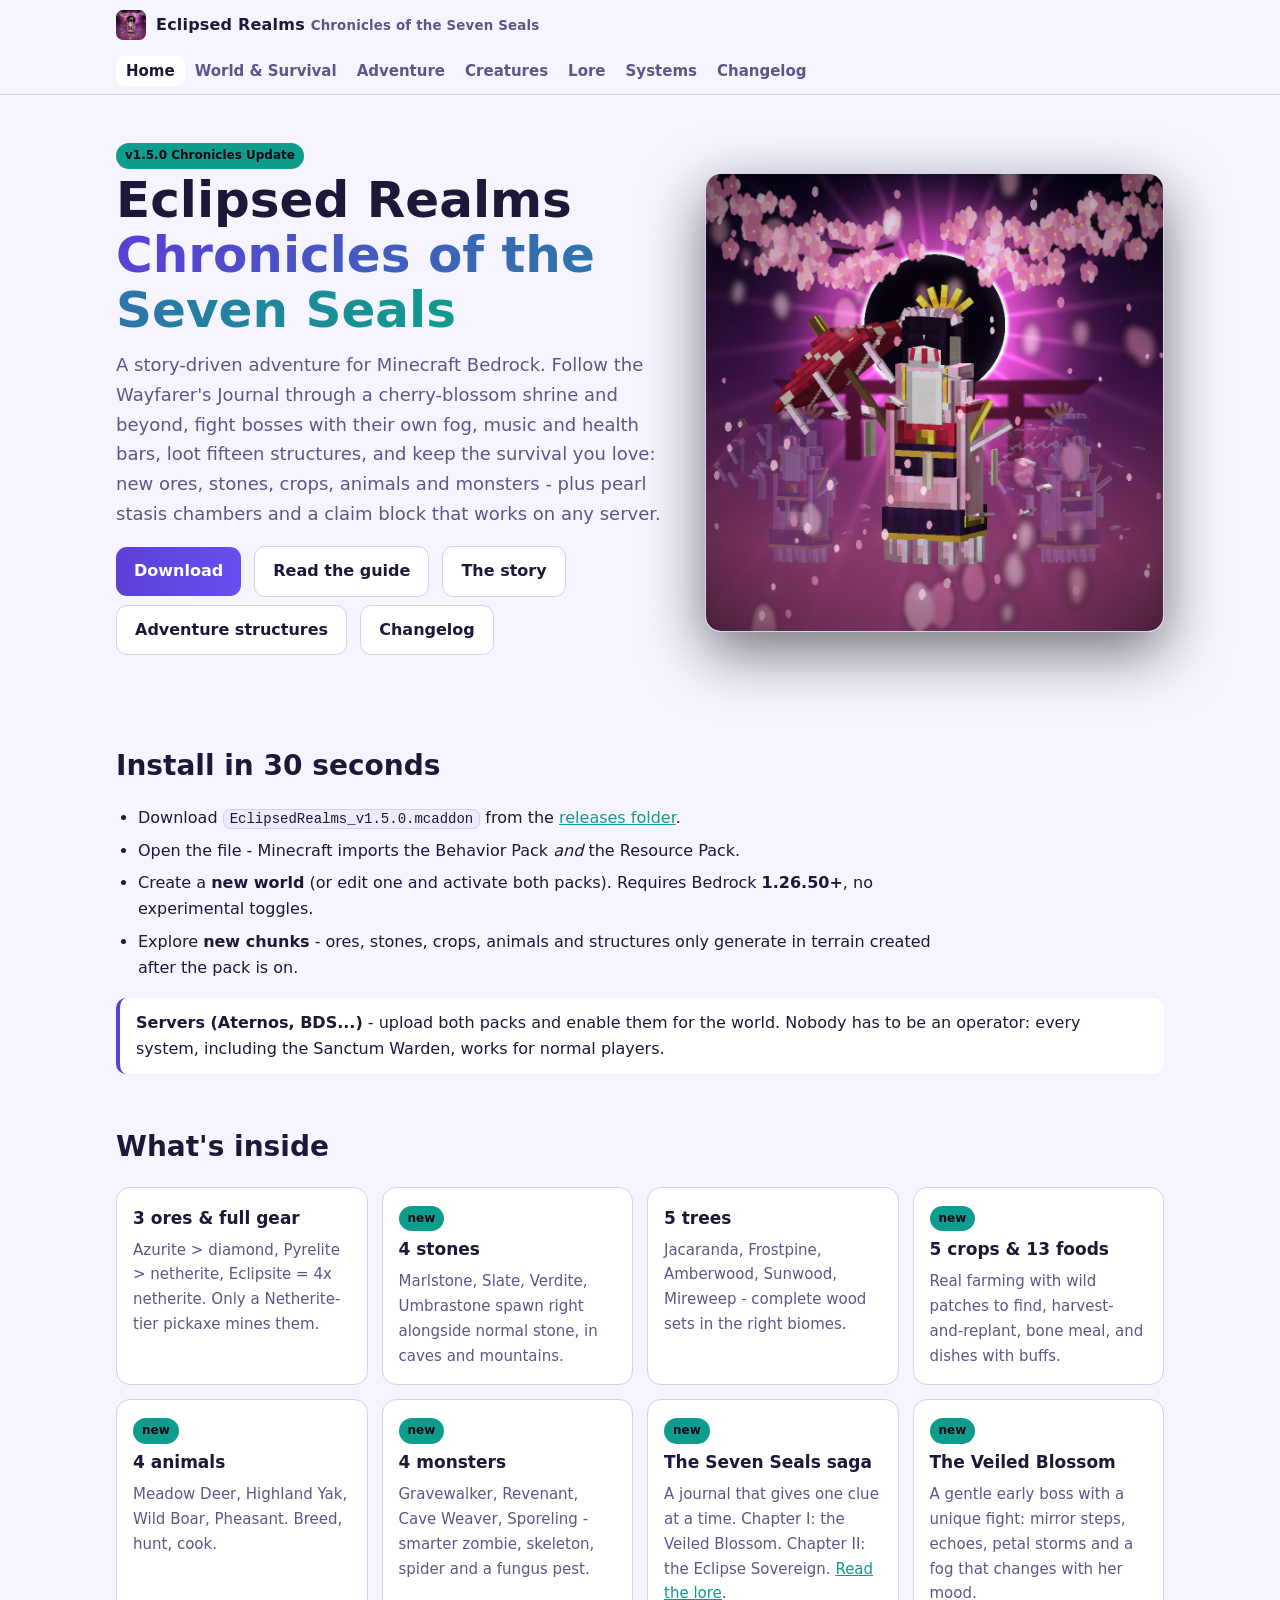
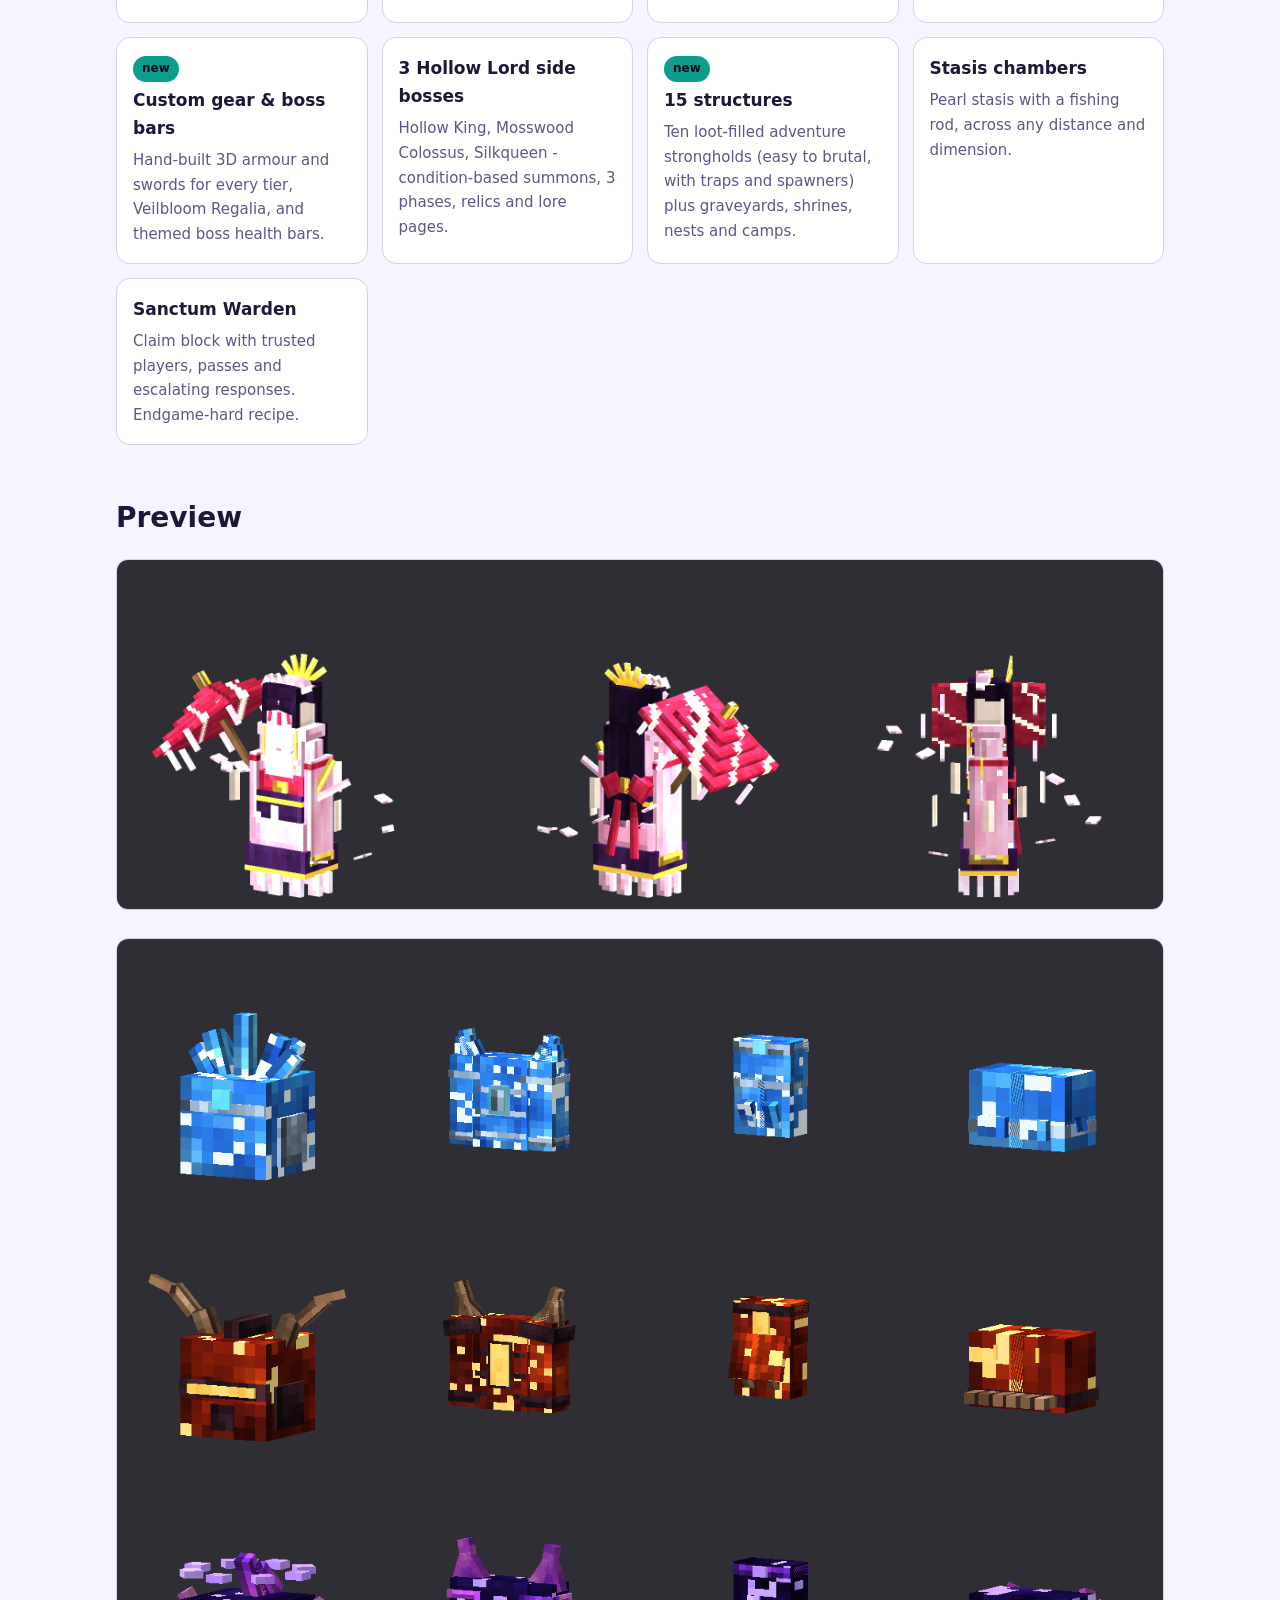
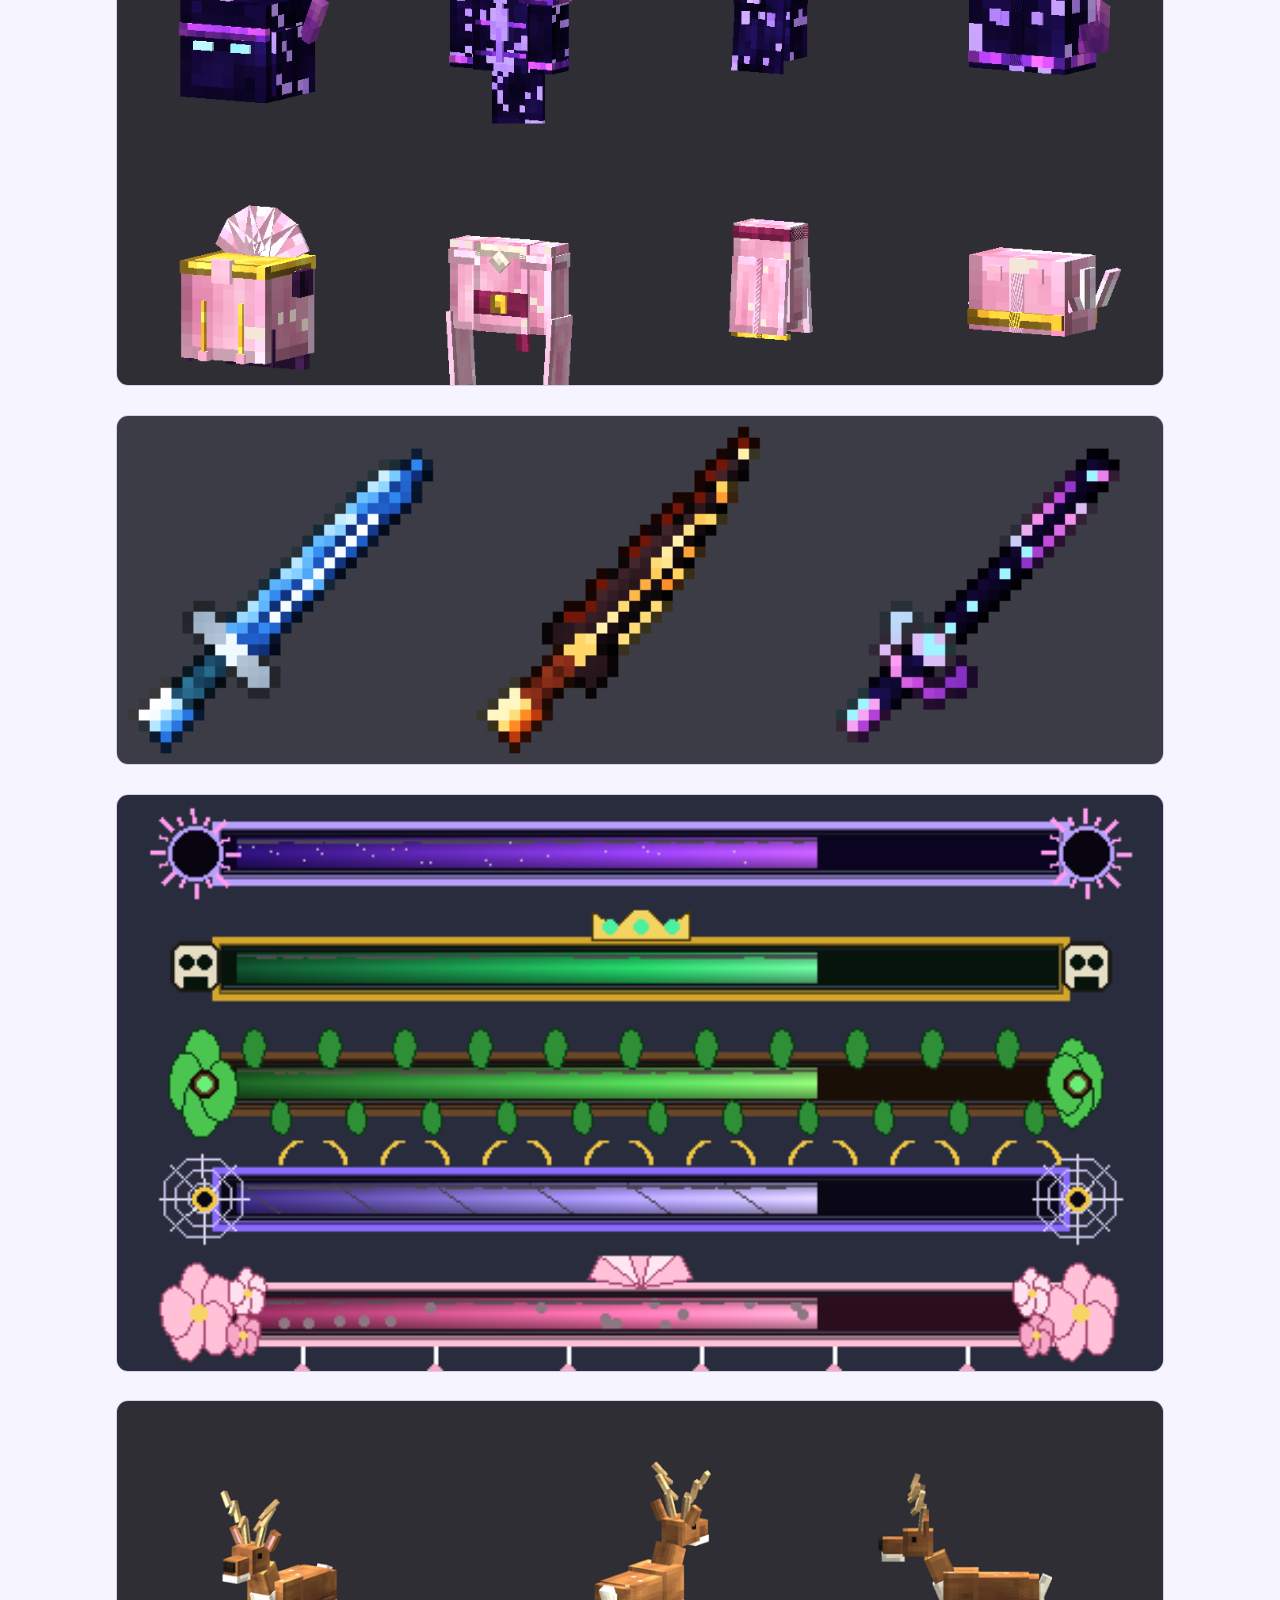
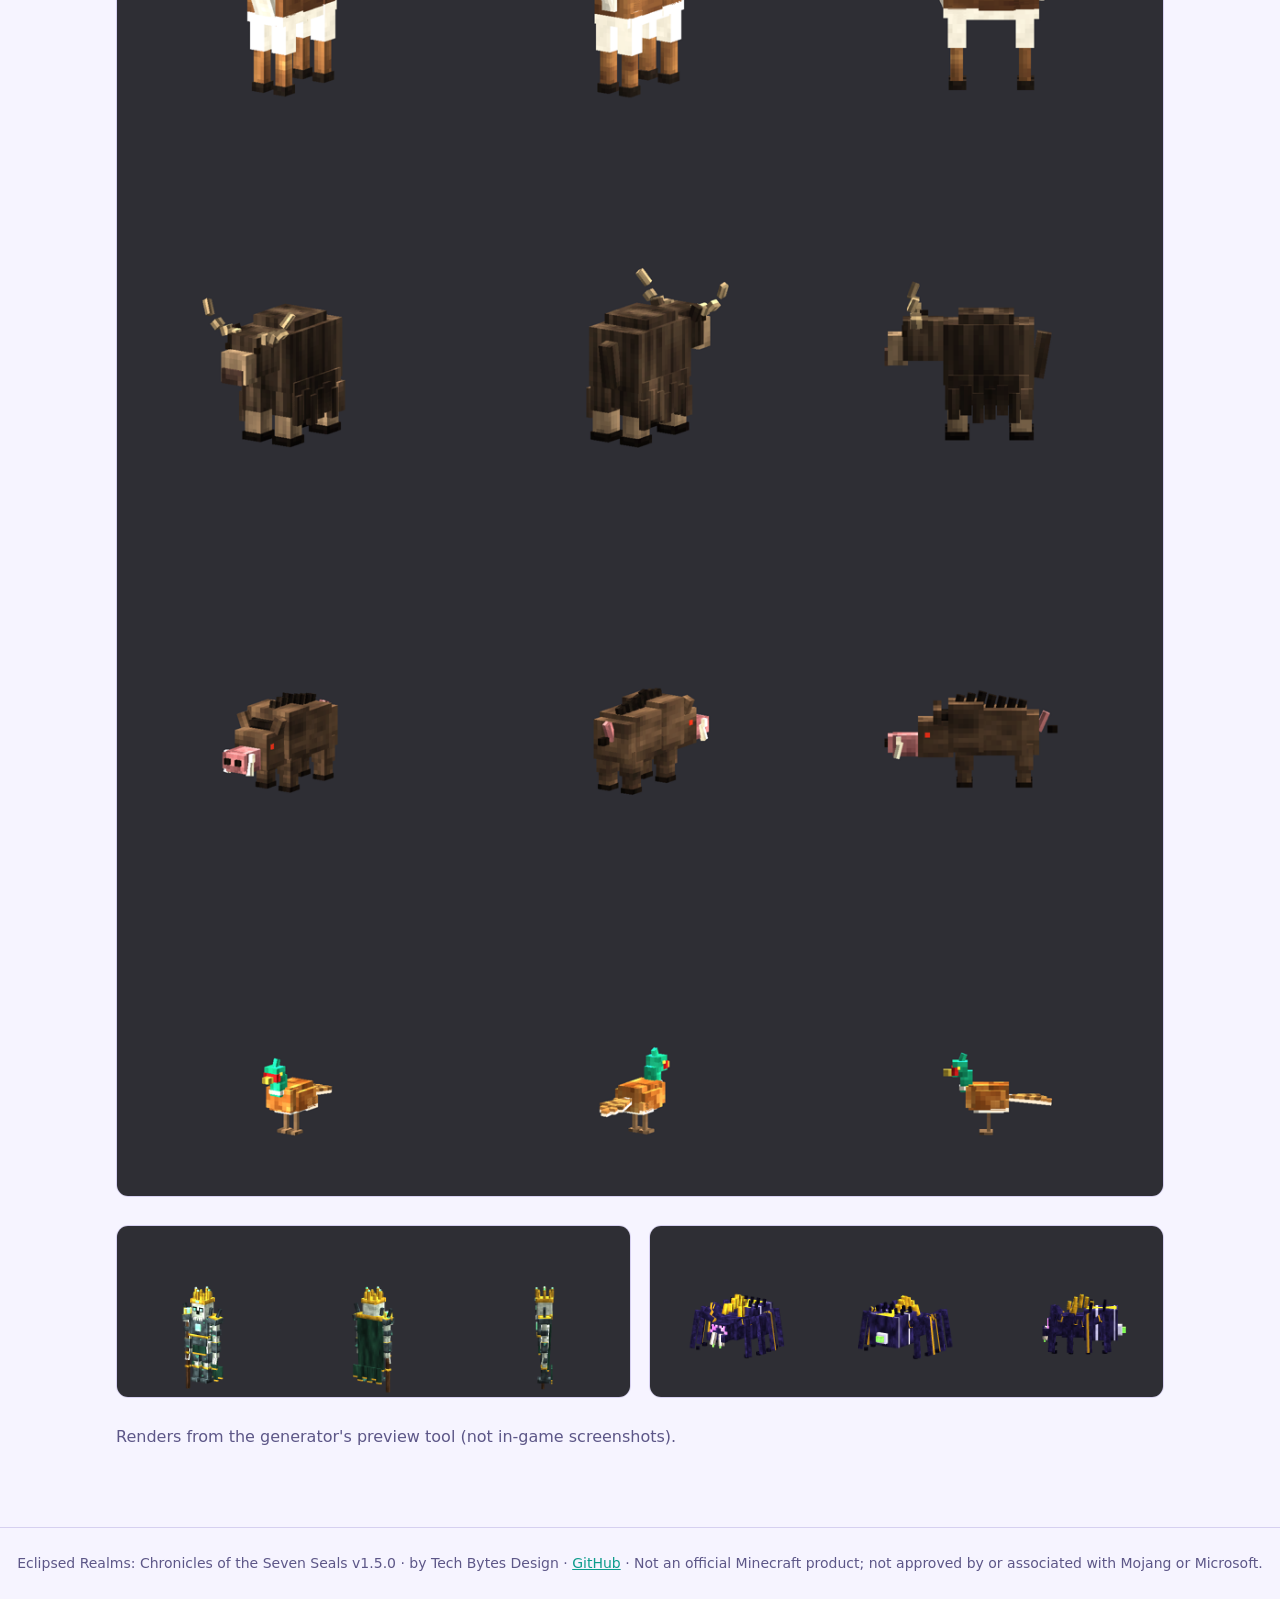
==== commit ca9a735f: "v1.5.0 Atmosphere Update: boss music, fog rebuilt, armour trims, self-check - Boss themes for the Ve" ====
--- a/docs/index.html
+++ b/docs/index.html
@@ -9,10 +9,10 @@
 <nav><a href="index.html" class=on>Home</a><a href="world.html">World & Survival</a><a href="adventure.html">Adventure</a><a href="creatures.html">Creatures</a><a href="lore.html">Lore</a><a href="systems.html">Systems</a><a href="changelog.html">Changelog</a></nav></div></header>
 <main><section class="hero">
   <div>
-    <span class="tag new">v1.4.2 Chronicles Update</span>
+    <span class="tag new">v1.5.0 Chronicles Update</span>
     <h1>Eclipsed Realms <span>Chronicles of the Seven Seals</span></h1>
     <p>A story-driven adventure for Minecraft Bedrock. Follow the Wayfarer's Journal through a cherry-blossom shrine and beyond, fight bosses with their own fog, music and health bars, loot fifteen structures, and keep the survival you love: new ores, stones, crops, animals and monsters - plus pearl stasis chambers and a claim block that works on any server.</p>
-    <a class="btn" href="https://github.com/MirFaizan06/SurvivalPP/raw/main/releases/EclipsedRealms_v1.4.2.mcaddon">Download</a>
+    <a class="btn" href="https://github.com/MirFaizan06/SurvivalPP/raw/main/releases/EclipsedRealms_v1.5.0.mcaddon">Download</a>
     <a class="btn alt" href="world.html">Read the guide</a>
     <a class="btn alt" href="lore.html">The story</a>
     <a class="btn alt" href="adventure.html">Adventure structures</a>
@@ -23,7 +23,7 @@
 
 <h2 id="install">Install in 30 seconds</h2>
 <ul class="steps">
-  <li>Download <code>EclipsedRealms_v1.4.2.mcaddon</code> from the <a href="https://github.com/MirFaizan06/SurvivalPP/tree/main/releases">releases folder</a>.</li>
+  <li>Download <code>EclipsedRealms_v1.5.0.mcaddon</code> from the <a href="https://github.com/MirFaizan06/SurvivalPP/tree/main/releases">releases folder</a>.</li>
   <li>Open the file - Minecraft imports the Behavior Pack <em>and</em> the Resource Pack.</li>
   <li>Create a <strong>new world</strong> (or edit one and activate both packs). Requires Bedrock <strong>1.26.50+</strong>, no experimental toggles.</li>
   <li>Explore <strong>new chunks</strong> - ores, stones, crops, animals and structures only generate in terrain created after the pack is on.</li>
@@ -56,6 +56,6 @@
 <div class="two"><img class="shot" src="img/hollow_king_views.png" alt="Hollow King"><img class="shot" src="img/silkqueen_views.png" alt="Silkqueen"></div>
 <p class="lead" style="color:var(--muted)">Renders from the generator's preview tool (not in-game screenshots).</p>
 </main>
-<footer>Eclipsed Realms: Chronicles of the Seven Seals v1.4.2 &middot; by Tech Bytes Design &middot; <a href="https://github.com/MirFaizan06/SurvivalPP">GitHub</a> &middot;
+<footer>Eclipsed Realms: Chronicles of the Seven Seals v1.5.0 &middot; by Tech Bytes Design &middot; <a href="https://github.com/MirFaizan06/SurvivalPP">GitHub</a> &middot;
 Not an official Minecraft product; not approved by or associated with Mojang or Microsoft.</footer>
 </body></html>
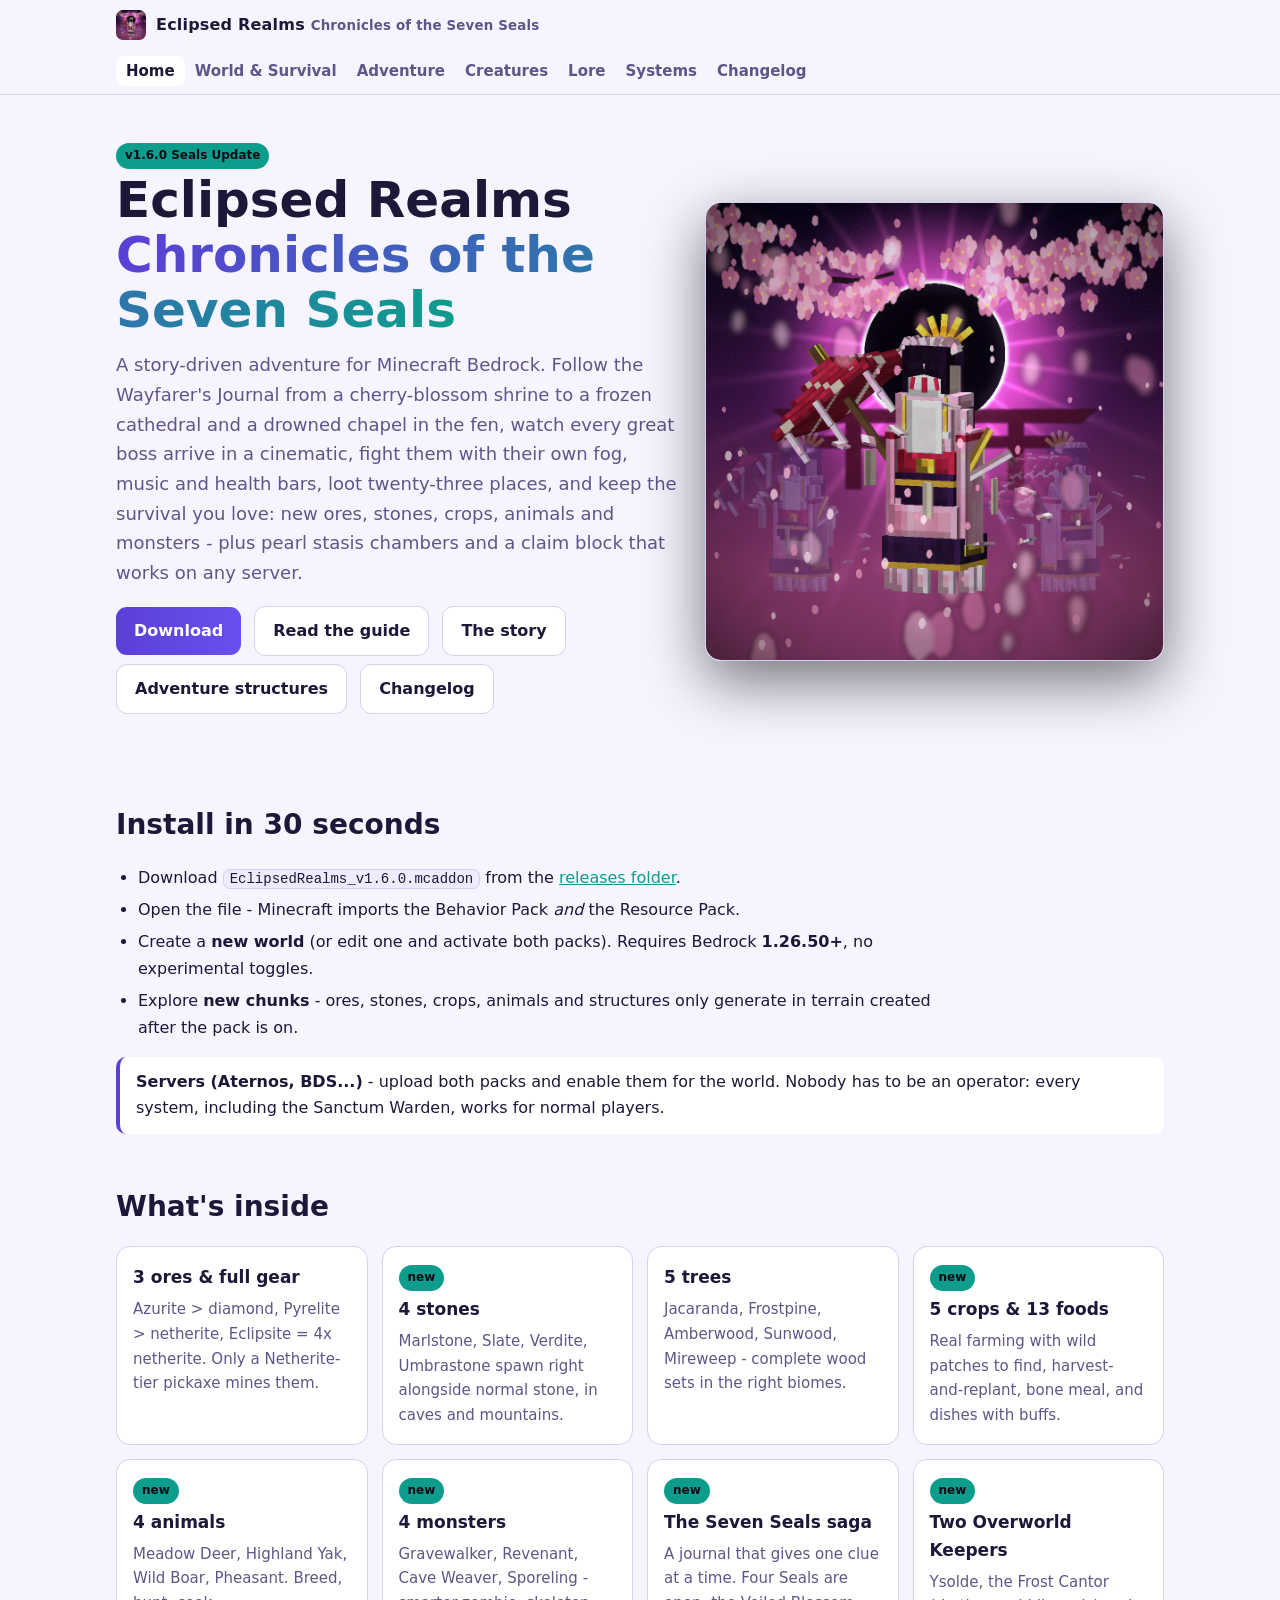
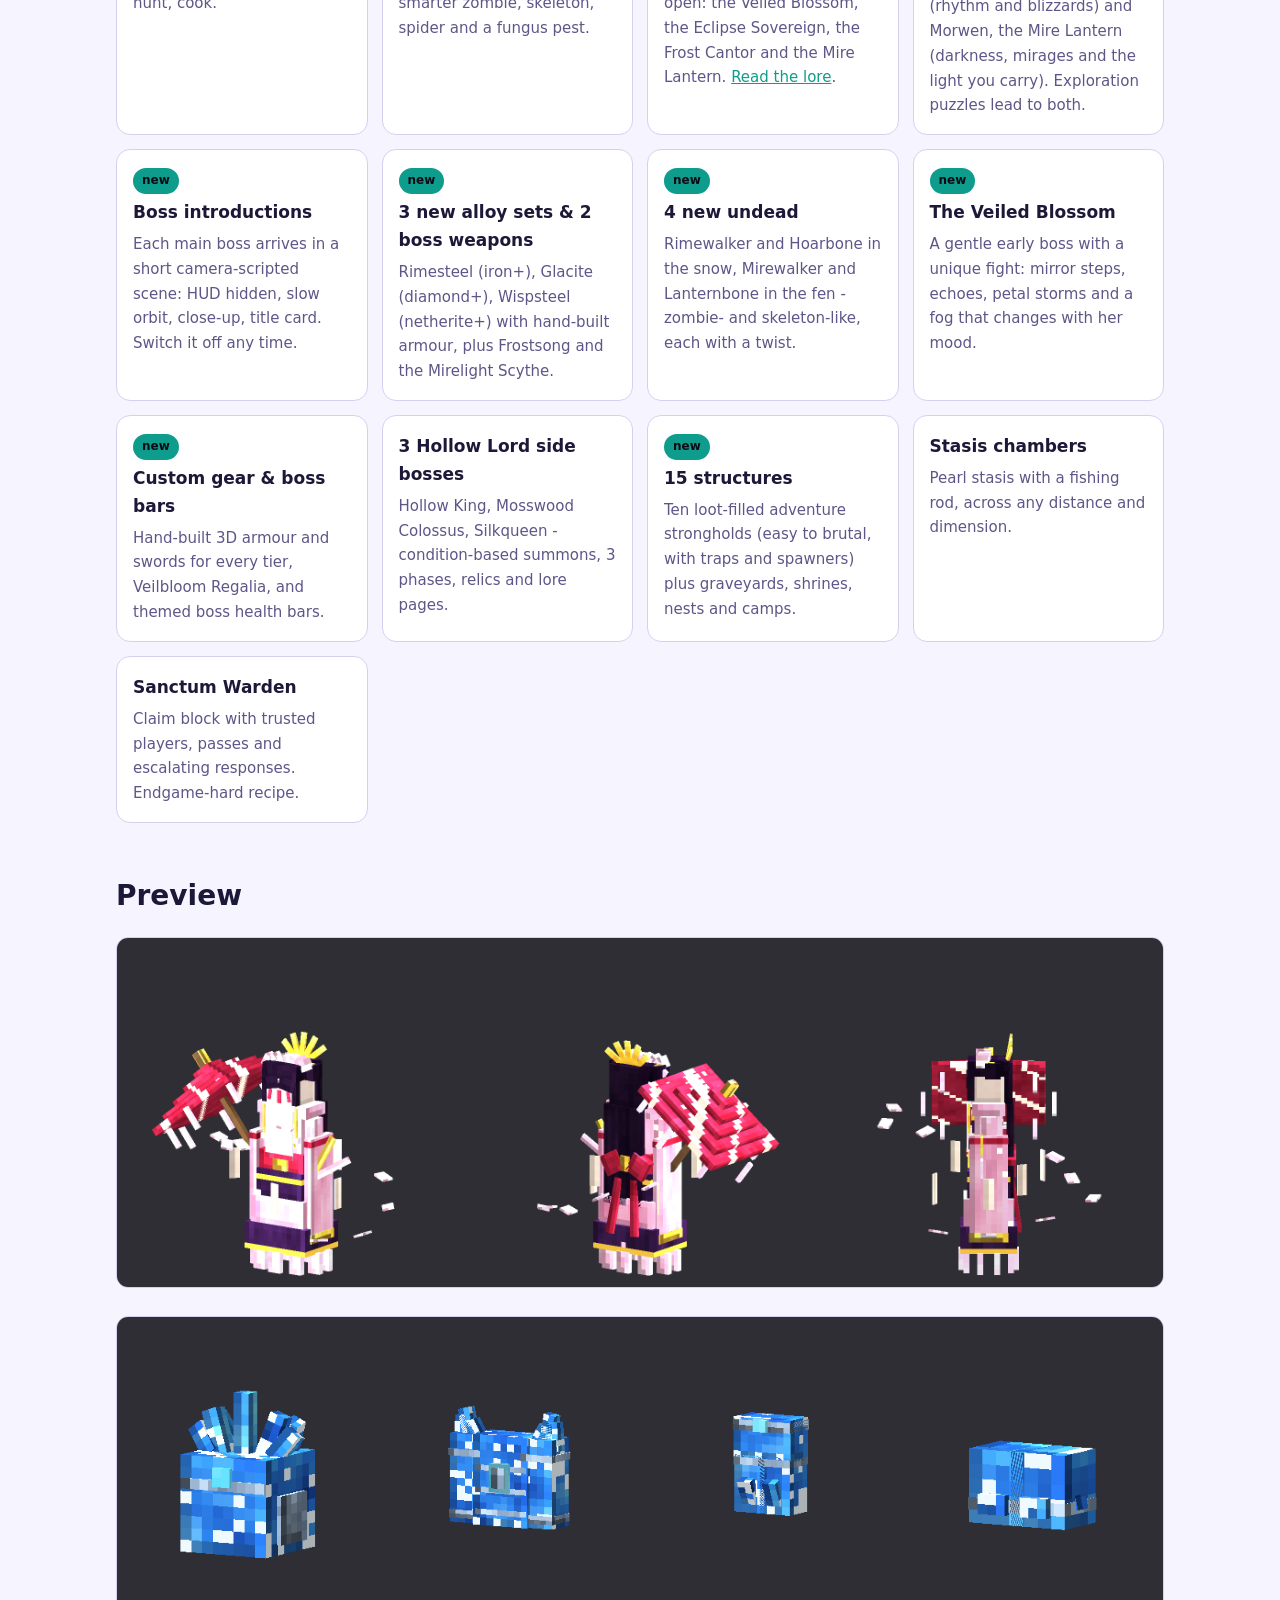
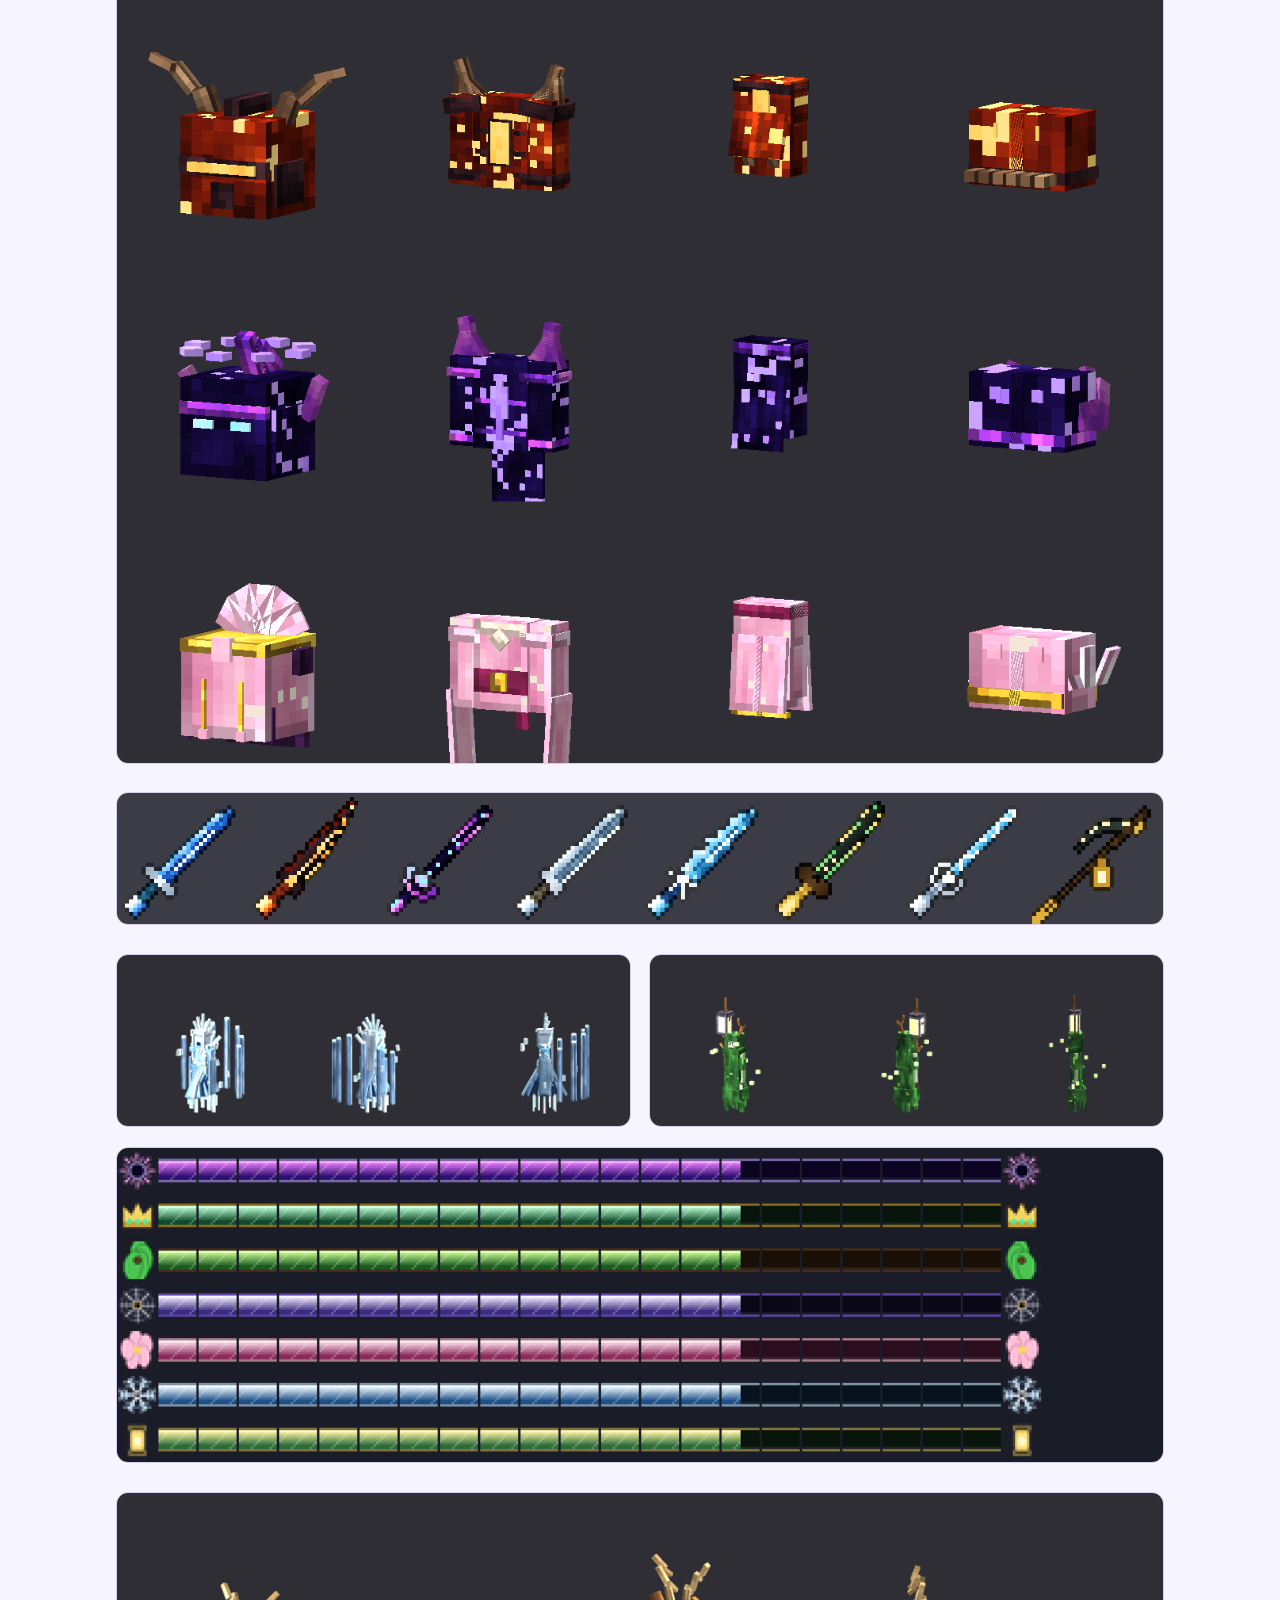
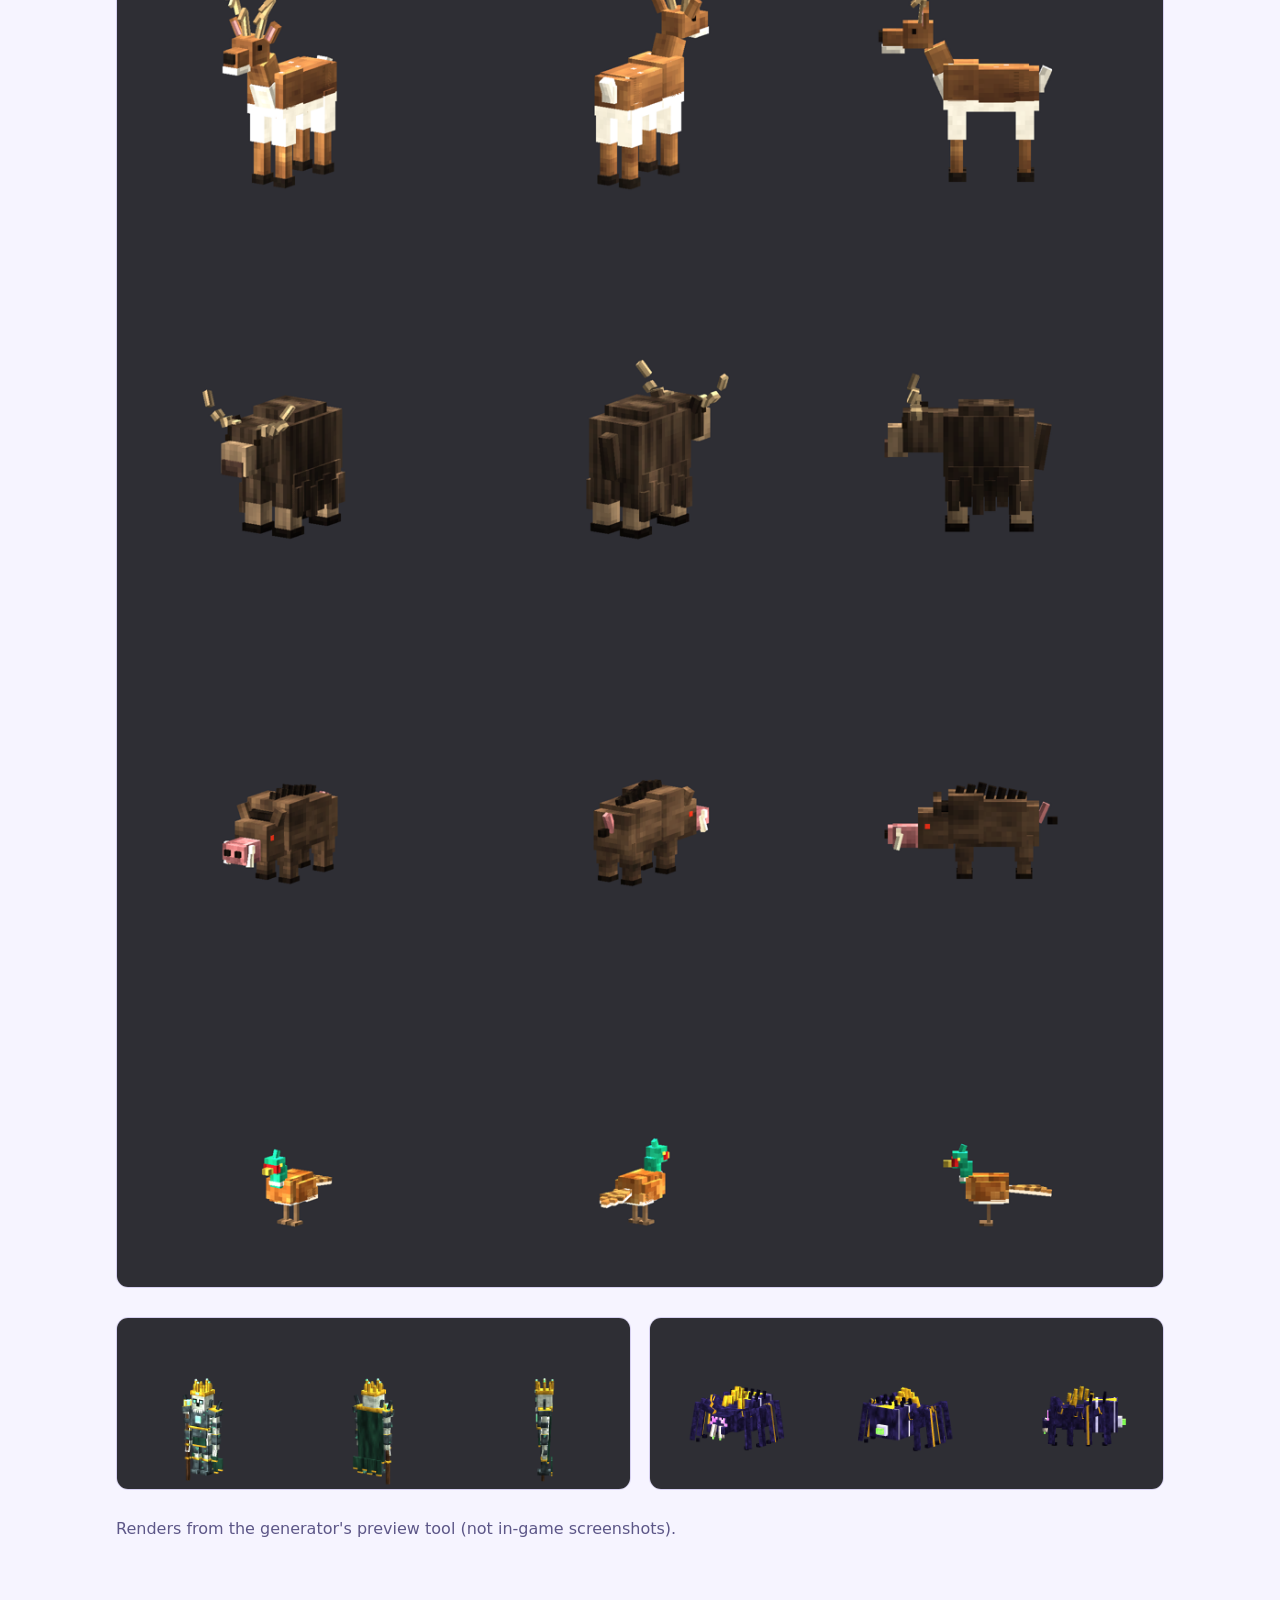
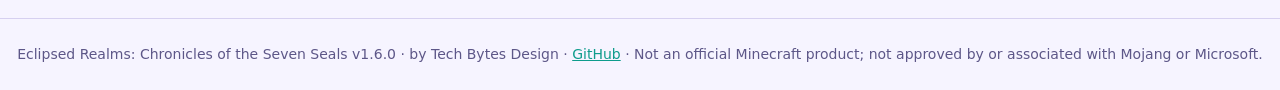
==== commit a2644844: "v1.6.0 Seals Update: Frost Cantor, Mire Lantern, roads, content-log fixes - Fix the real-game Conten" ====
--- a/docs/index.html
+++ b/docs/index.html
@@ -9,10 +9,10 @@
 <nav><a href="index.html" class=on>Home</a><a href="world.html">World & Survival</a><a href="adventure.html">Adventure</a><a href="creatures.html">Creatures</a><a href="lore.html">Lore</a><a href="systems.html">Systems</a><a href="changelog.html">Changelog</a></nav></div></header>
 <main><section class="hero">
   <div>
-    <span class="tag new">v1.5.0 Chronicles Update</span>
+    <span class="tag new">v1.6.0 Seals Update</span>
     <h1>Eclipsed Realms <span>Chronicles of the Seven Seals</span></h1>
-    <p>A story-driven adventure for Minecraft Bedrock. Follow the Wayfarer's Journal through a cherry-blossom shrine and beyond, fight bosses with their own fog, music and health bars, loot fifteen structures, and keep the survival you love: new ores, stones, crops, animals and monsters - plus pearl stasis chambers and a claim block that works on any server.</p>
-    <a class="btn" href="https://github.com/MirFaizan06/SurvivalPP/raw/main/releases/EclipsedRealms_v1.5.0.mcaddon">Download</a>
+    <p>A story-driven adventure for Minecraft Bedrock. Follow the Wayfarer's Journal from a cherry-blossom shrine to a frozen cathedral and a drowned chapel in the fen, watch every great boss arrive in a cinematic, fight them with their own fog, music and health bars, loot twenty-three places, and keep the survival you love: new ores, stones, crops, animals and monsters - plus pearl stasis chambers and a claim block that works on any server.</p>
+    <a class="btn" href="https://github.com/MirFaizan06/SurvivalPP/raw/main/releases/EclipsedRealms_v1.6.0.mcaddon">Download</a>
     <a class="btn alt" href="world.html">Read the guide</a>
     <a class="btn alt" href="lore.html">The story</a>
     <a class="btn alt" href="adventure.html">Adventure structures</a>
@@ -23,7 +23,7 @@
 
 <h2 id="install">Install in 30 seconds</h2>
 <ul class="steps">
-  <li>Download <code>EclipsedRealms_v1.5.0.mcaddon</code> from the <a href="https://github.com/MirFaizan06/SurvivalPP/tree/main/releases">releases folder</a>.</li>
+  <li>Download <code>EclipsedRealms_v1.6.0.mcaddon</code> from the <a href="https://github.com/MirFaizan06/SurvivalPP/tree/main/releases">releases folder</a>.</li>
   <li>Open the file - Minecraft imports the Behavior Pack <em>and</em> the Resource Pack.</li>
   <li>Create a <strong>new world</strong> (or edit one and activate both packs). Requires Bedrock <strong>1.26.50+</strong>, no experimental toggles.</li>
   <li>Explore <strong>new chunks</strong> - ores, stones, crops, animals and structures only generate in terrain created after the pack is on.</li>
@@ -38,7 +38,11 @@
   <div class="card"><span class="tag new">new</span><h4>5 crops &amp; 13 foods</h4><p>Real farming with wild patches to find, harvest-and-replant, bone meal, and dishes with buffs.</p></div>
   <div class="card"><span class="tag new">new</span><h4>4 animals</h4><p>Meadow Deer, Highland Yak, Wild Boar, Pheasant. Breed, hunt, cook.</p></div>
   <div class="card"><span class="tag new">new</span><h4>4 monsters</h4><p>Gravewalker, Revenant, Cave Weaver, Sporeling - smarter zombie, skeleton, spider and a fungus pest.</p></div>
-  <div class="card"><span class="tag new">new</span><h4>The Seven Seals saga</h4><p>A journal that gives one clue at a time. Chapter I: the Veiled Blossom. Chapter II: the Eclipse Sovereign. <a href="lore.html">Read the lore</a>.</p></div>
+  <div class="card"><span class="tag new">new</span><h4>The Seven Seals saga</h4><p>A journal that gives one clue at a time. Four Seals are open: the Veiled Blossom, the Eclipse Sovereign, the Frost Cantor and the Mire Lantern. <a href="lore.html">Read the lore</a>.</p></div>
+  <div class="card"><span class="tag new">new</span><h4>Two Overworld Keepers</h4><p>Ysolde, the Frost Cantor (rhythm and blizzards) and Morwen, the Mire Lantern (darkness, mirages and the light you carry). Exploration puzzles lead to both.</p></div>
+  <div class="card"><span class="tag new">new</span><h4>Boss introductions</h4><p>Each main boss arrives in a short camera-scripted scene: HUD hidden, slow orbit, close-up, title card. Switch it off any time.</p></div>
+  <div class="card"><span class="tag new">new</span><h4>3 new alloy sets &amp; 2 boss weapons</h4><p>Rimesteel (iron+), Glacite (diamond+), Wispsteel (netherite+) with hand-built armour, plus Frostsong and the Mirelight Scythe.</p></div>
+  <div class="card"><span class="tag new">new</span><h4>4 new undead</h4><p>Rimewalker and Hoarbone in the snow, Mirewalker and Lanternbone in the fen - zombie- and skeleton-like, each with a twist.</p></div>
   <div class="card"><span class="tag new">new</span><h4>The Veiled Blossom</h4><p>A gentle early boss with a unique fight: mirror steps, echoes, petal storms and a fog that changes with her mood.</p></div>
   <div class="card"><span class="tag new">new</span><h4>Custom gear &amp; boss bars</h4><p>Hand-built 3D armour and swords for every tier, Veilbloom Regalia, and themed boss health bars.</p></div>
   <div class="card"><h4>3 Hollow Lord side bosses</h4><p>Hollow King, Mosswood Colossus, Silkqueen - condition-based summons, 3 phases, relics and lore pages.</p></div>
@@ -51,11 +55,12 @@
 <img class="shot" src="img/veiled_blossom_views.png" alt="The Veiled Blossom">
 <img class="shot" src="img/armor_all.png" alt="Custom armour for every tier">
 <img class="shot" src="img/swords.png" alt="Custom swords">
-<img class="shot" src="img/bossbars.png" alt="Themed boss health bars">
+<div class="two"><img class="shot" src="img/frost_cantor_views.png" alt="The Frost Cantor"><img class="shot" src="img/mire_lantern_views.png" alt="The Mire Lantern"></div>
+<img class="shot" src="img/bossbars_glyph.png" alt="Themed boss health bars for all seven bosses">
 <img class="shot" src="img/animals_all.png" alt="The four new animals">
 <div class="two"><img class="shot" src="img/hollow_king_views.png" alt="Hollow King"><img class="shot" src="img/silkqueen_views.png" alt="Silkqueen"></div>
 <p class="lead" style="color:var(--muted)">Renders from the generator's preview tool (not in-game screenshots).</p>
 </main>
-<footer>Eclipsed Realms: Chronicles of the Seven Seals v1.5.0 &middot; by Tech Bytes Design &middot; <a href="https://github.com/MirFaizan06/SurvivalPP">GitHub</a> &middot;
+<footer>Eclipsed Realms: Chronicles of the Seven Seals v1.6.0 &middot; by Tech Bytes Design &middot; <a href="https://github.com/MirFaizan06/SurvivalPP">GitHub</a> &middot;
 Not an official Minecraft product; not approved by or associated with Mojang or Microsoft.</footer>
 </body></html>
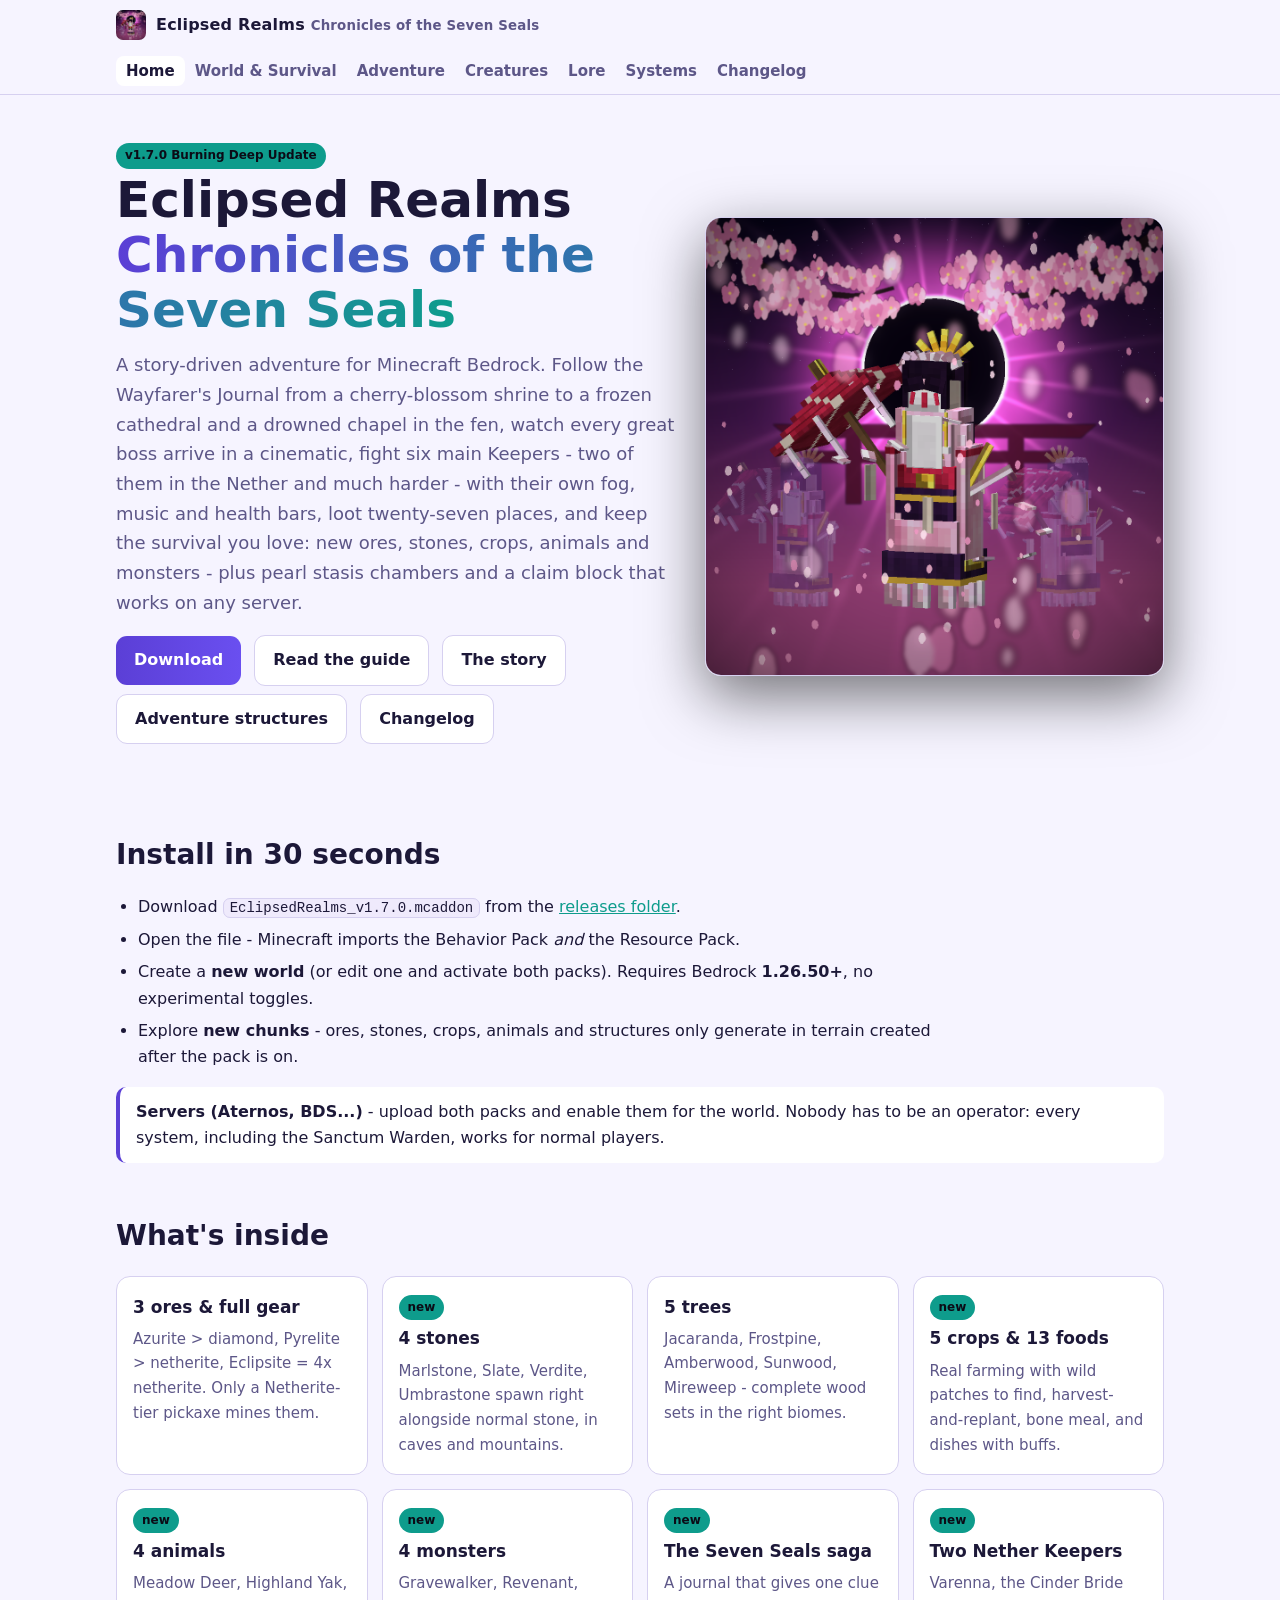
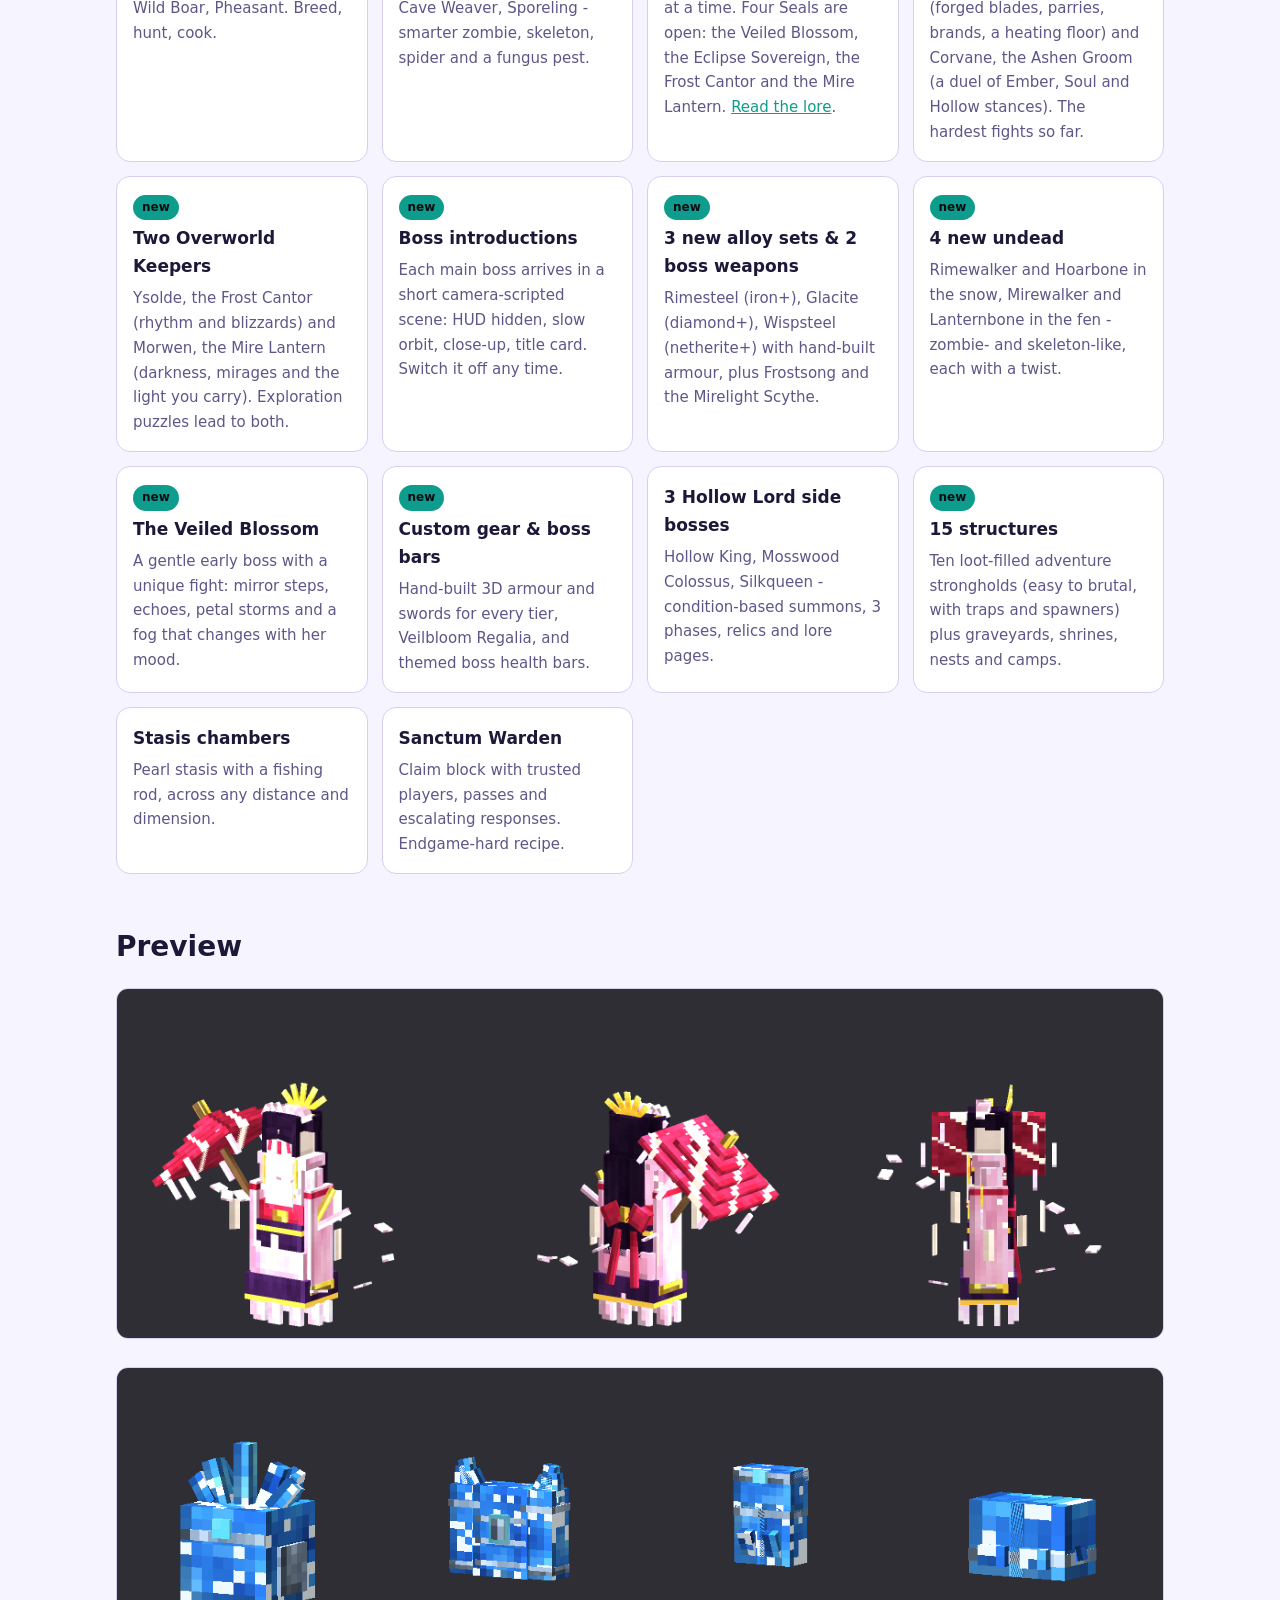
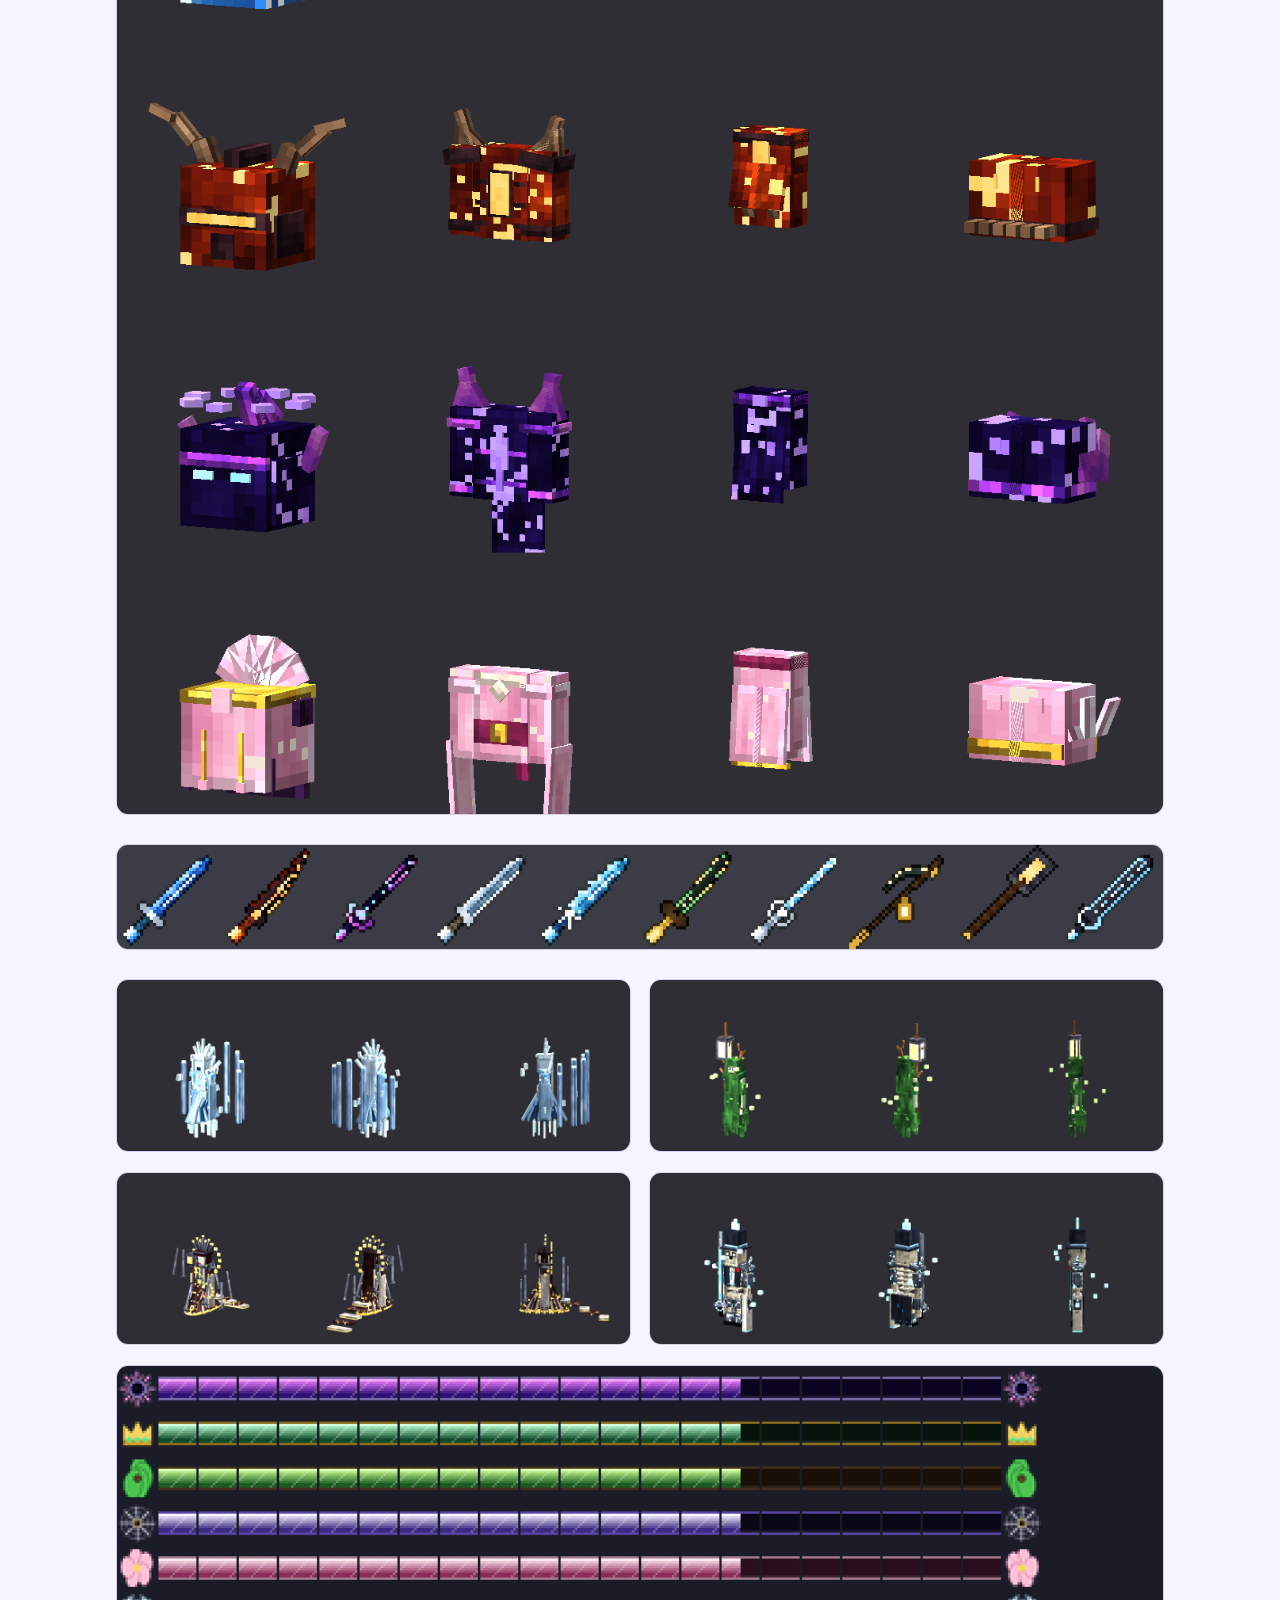
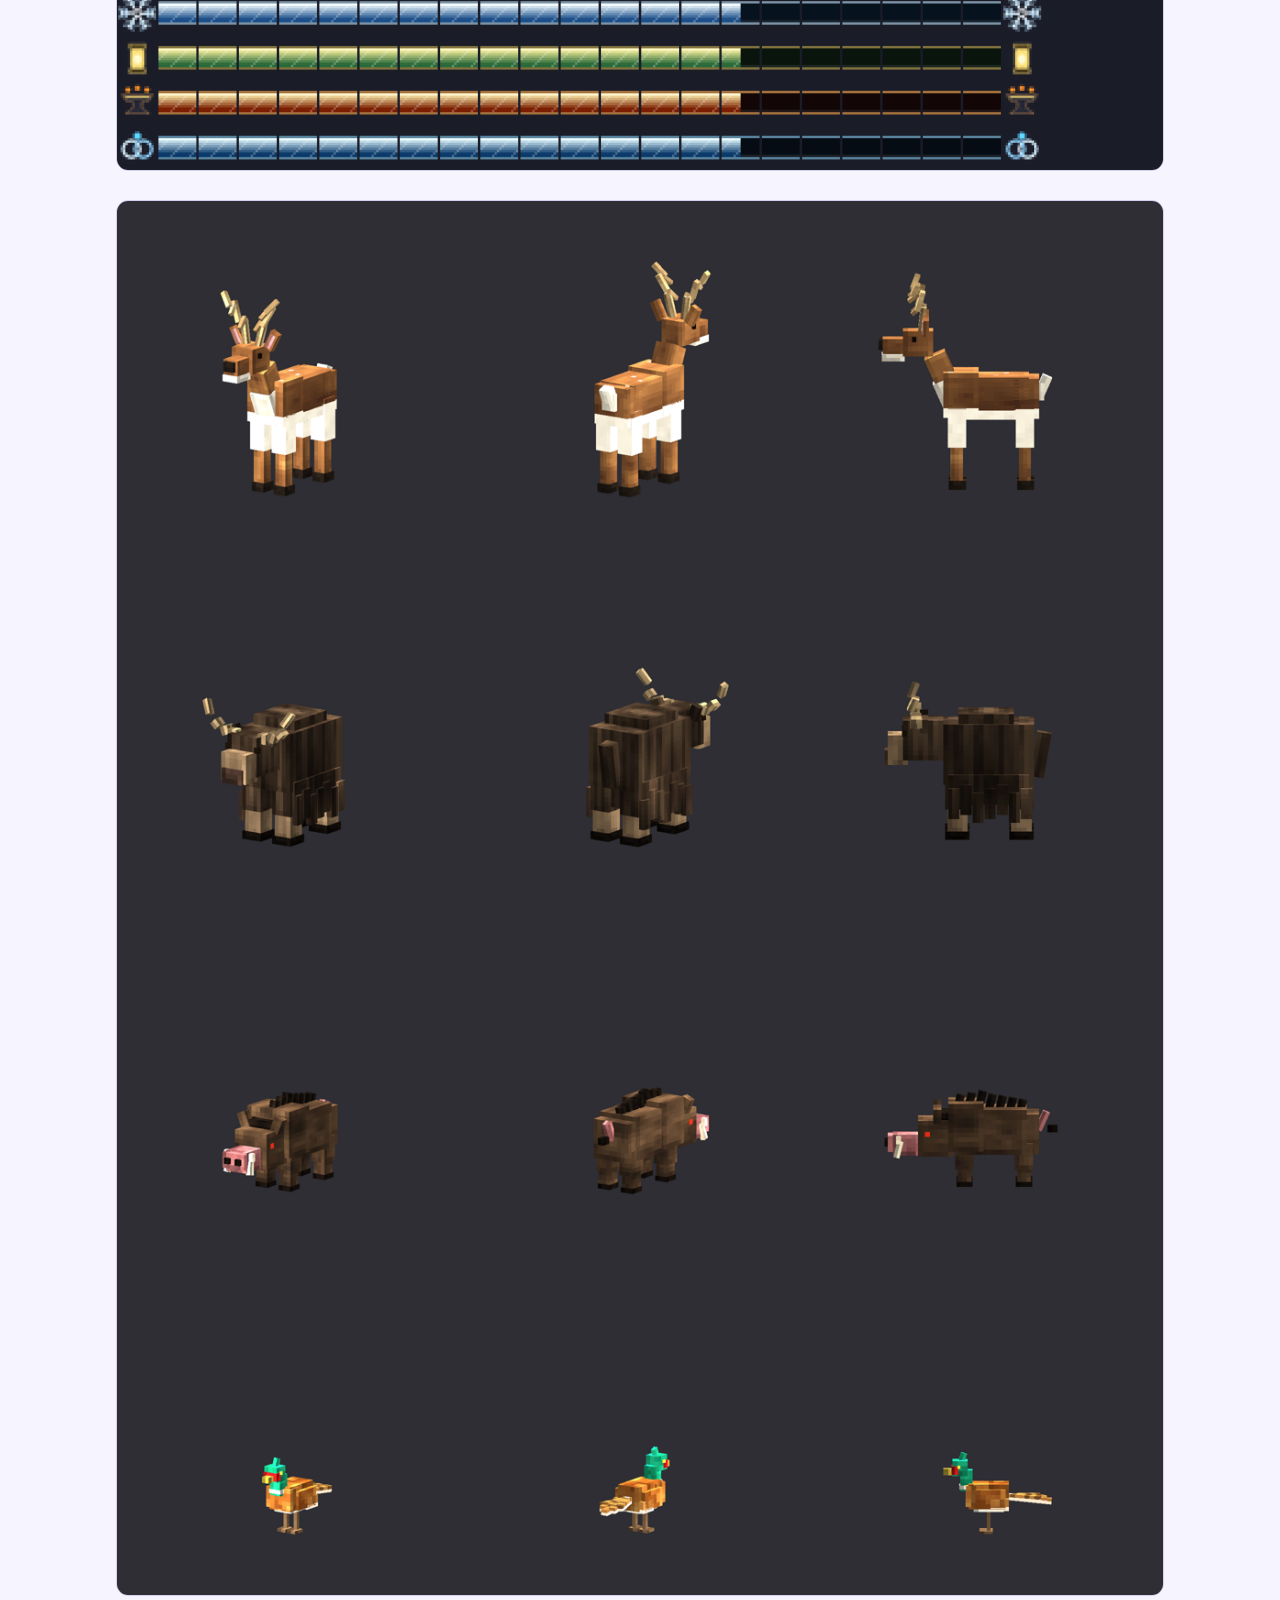
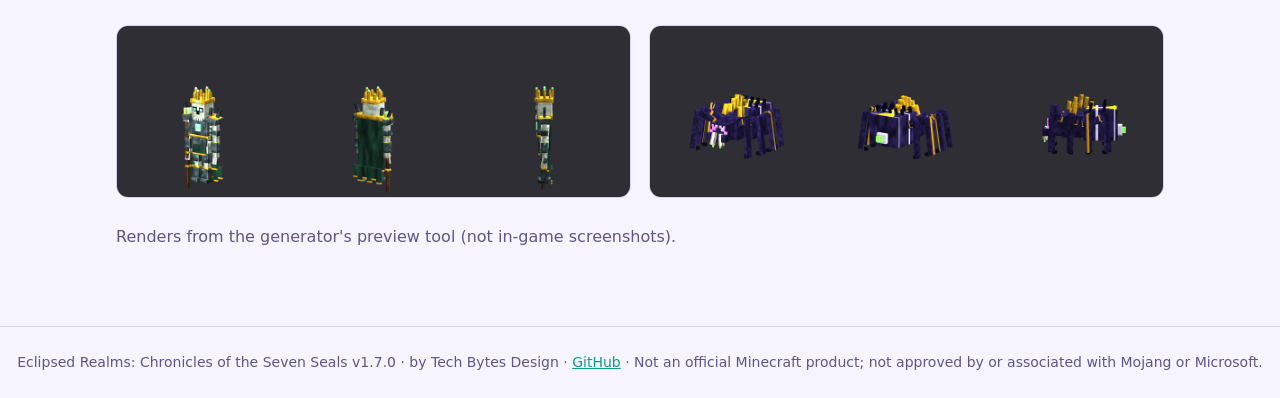
==== commit b13ab7dd: "v1.7.0 Burning Deep Update: Cinder Bride, Ashen Groom, Nether roads V and VI - Two harder Nether mai" ====
--- a/docs/index.html
+++ b/docs/index.html
@@ -9,10 +9,10 @@
 <nav><a href="index.html" class=on>Home</a><a href="world.html">World & Survival</a><a href="adventure.html">Adventure</a><a href="creatures.html">Creatures</a><a href="lore.html">Lore</a><a href="systems.html">Systems</a><a href="changelog.html">Changelog</a></nav></div></header>
 <main><section class="hero">
   <div>
-    <span class="tag new">v1.6.0 Seals Update</span>
+    <span class="tag new">v1.7.0 Burning Deep Update</span>
     <h1>Eclipsed Realms <span>Chronicles of the Seven Seals</span></h1>
-    <p>A story-driven adventure for Minecraft Bedrock. Follow the Wayfarer's Journal from a cherry-blossom shrine to a frozen cathedral and a drowned chapel in the fen, watch every great boss arrive in a cinematic, fight them with their own fog, music and health bars, loot twenty-three places, and keep the survival you love: new ores, stones, crops, animals and monsters - plus pearl stasis chambers and a claim block that works on any server.</p>
-    <a class="btn" href="https://github.com/MirFaizan06/SurvivalPP/raw/main/releases/EclipsedRealms_v1.6.0.mcaddon">Download</a>
+    <p>A story-driven adventure for Minecraft Bedrock. Follow the Wayfarer's Journal from a cherry-blossom shrine to a frozen cathedral and a drowned chapel in the fen, watch every great boss arrive in a cinematic, fight six main Keepers - two of them in the Nether and much harder - with their own fog, music and health bars, loot twenty-seven places, and keep the survival you love: new ores, stones, crops, animals and monsters - plus pearl stasis chambers and a claim block that works on any server.</p>
+    <a class="btn" href="https://github.com/MirFaizan06/SurvivalPP/raw/main/releases/EclipsedRealms_v1.7.0.mcaddon">Download</a>
     <a class="btn alt" href="world.html">Read the guide</a>
     <a class="btn alt" href="lore.html">The story</a>
     <a class="btn alt" href="adventure.html">Adventure structures</a>
@@ -23,7 +23,7 @@
 
 <h2 id="install">Install in 30 seconds</h2>
 <ul class="steps">
-  <li>Download <code>EclipsedRealms_v1.6.0.mcaddon</code> from the <a href="https://github.com/MirFaizan06/SurvivalPP/tree/main/releases">releases folder</a>.</li>
+  <li>Download <code>EclipsedRealms_v1.7.0.mcaddon</code> from the <a href="https://github.com/MirFaizan06/SurvivalPP/tree/main/releases">releases folder</a>.</li>
   <li>Open the file - Minecraft imports the Behavior Pack <em>and</em> the Resource Pack.</li>
   <li>Create a <strong>new world</strong> (or edit one and activate both packs). Requires Bedrock <strong>1.26.50+</strong>, no experimental toggles.</li>
   <li>Explore <strong>new chunks</strong> - ores, stones, crops, animals and structures only generate in terrain created after the pack is on.</li>
@@ -39,6 +39,7 @@
   <div class="card"><span class="tag new">new</span><h4>4 animals</h4><p>Meadow Deer, Highland Yak, Wild Boar, Pheasant. Breed, hunt, cook.</p></div>
   <div class="card"><span class="tag new">new</span><h4>4 monsters</h4><p>Gravewalker, Revenant, Cave Weaver, Sporeling - smarter zombie, skeleton, spider and a fungus pest.</p></div>
   <div class="card"><span class="tag new">new</span><h4>The Seven Seals saga</h4><p>A journal that gives one clue at a time. Four Seals are open: the Veiled Blossom, the Eclipse Sovereign, the Frost Cantor and the Mire Lantern. <a href="lore.html">Read the lore</a>.</p></div>
+  <div class="card"><span class="tag new">new</span><h4>Two Nether Keepers</h4><p>Varenna, the Cinder Bride (forged blades, parries, brands, a heating floor) and Corvane, the Ashen Groom (a duel of Ember, Soul and Hollow stances). The hardest fights so far.</p></div>
   <div class="card"><span class="tag new">new</span><h4>Two Overworld Keepers</h4><p>Ysolde, the Frost Cantor (rhythm and blizzards) and Morwen, the Mire Lantern (darkness, mirages and the light you carry). Exploration puzzles lead to both.</p></div>
   <div class="card"><span class="tag new">new</span><h4>Boss introductions</h4><p>Each main boss arrives in a short camera-scripted scene: HUD hidden, slow orbit, close-up, title card. Switch it off any time.</p></div>
   <div class="card"><span class="tag new">new</span><h4>3 new alloy sets &amp; 2 boss weapons</h4><p>Rimesteel (iron+), Glacite (diamond+), Wispsteel (netherite+) with hand-built armour, plus Frostsong and the Mirelight Scythe.</p></div>
@@ -56,11 +57,12 @@
 <img class="shot" src="img/armor_all.png" alt="Custom armour for every tier">
 <img class="shot" src="img/swords.png" alt="Custom swords">
 <div class="two"><img class="shot" src="img/frost_cantor_views.png" alt="The Frost Cantor"><img class="shot" src="img/mire_lantern_views.png" alt="The Mire Lantern"></div>
-<img class="shot" src="img/bossbars_glyph.png" alt="Themed boss health bars for all seven bosses">
+<div class="two"><img class="shot" src="img/cinder_bride_views.png" alt="The Cinder Bride"><img class="shot" src="img/ashen_groom_views.png" alt="The Ashen Groom"></div>
+<img class="shot" src="img/bossbars_glyph.png" alt="Themed boss health bars for all nine bosses">
 <img class="shot" src="img/animals_all.png" alt="The four new animals">
 <div class="two"><img class="shot" src="img/hollow_king_views.png" alt="Hollow King"><img class="shot" src="img/silkqueen_views.png" alt="Silkqueen"></div>
 <p class="lead" style="color:var(--muted)">Renders from the generator's preview tool (not in-game screenshots).</p>
 </main>
-<footer>Eclipsed Realms: Chronicles of the Seven Seals v1.6.0 &middot; by Tech Bytes Design &middot; <a href="https://github.com/MirFaizan06/SurvivalPP">GitHub</a> &middot;
+<footer>Eclipsed Realms: Chronicles of the Seven Seals v1.7.0 &middot; by Tech Bytes Design &middot; <a href="https://github.com/MirFaizan06/SurvivalPP">GitHub</a> &middot;
 Not an official Minecraft product; not approved by or associated with Mojang or Microsoft.</footer>
 </body></html>
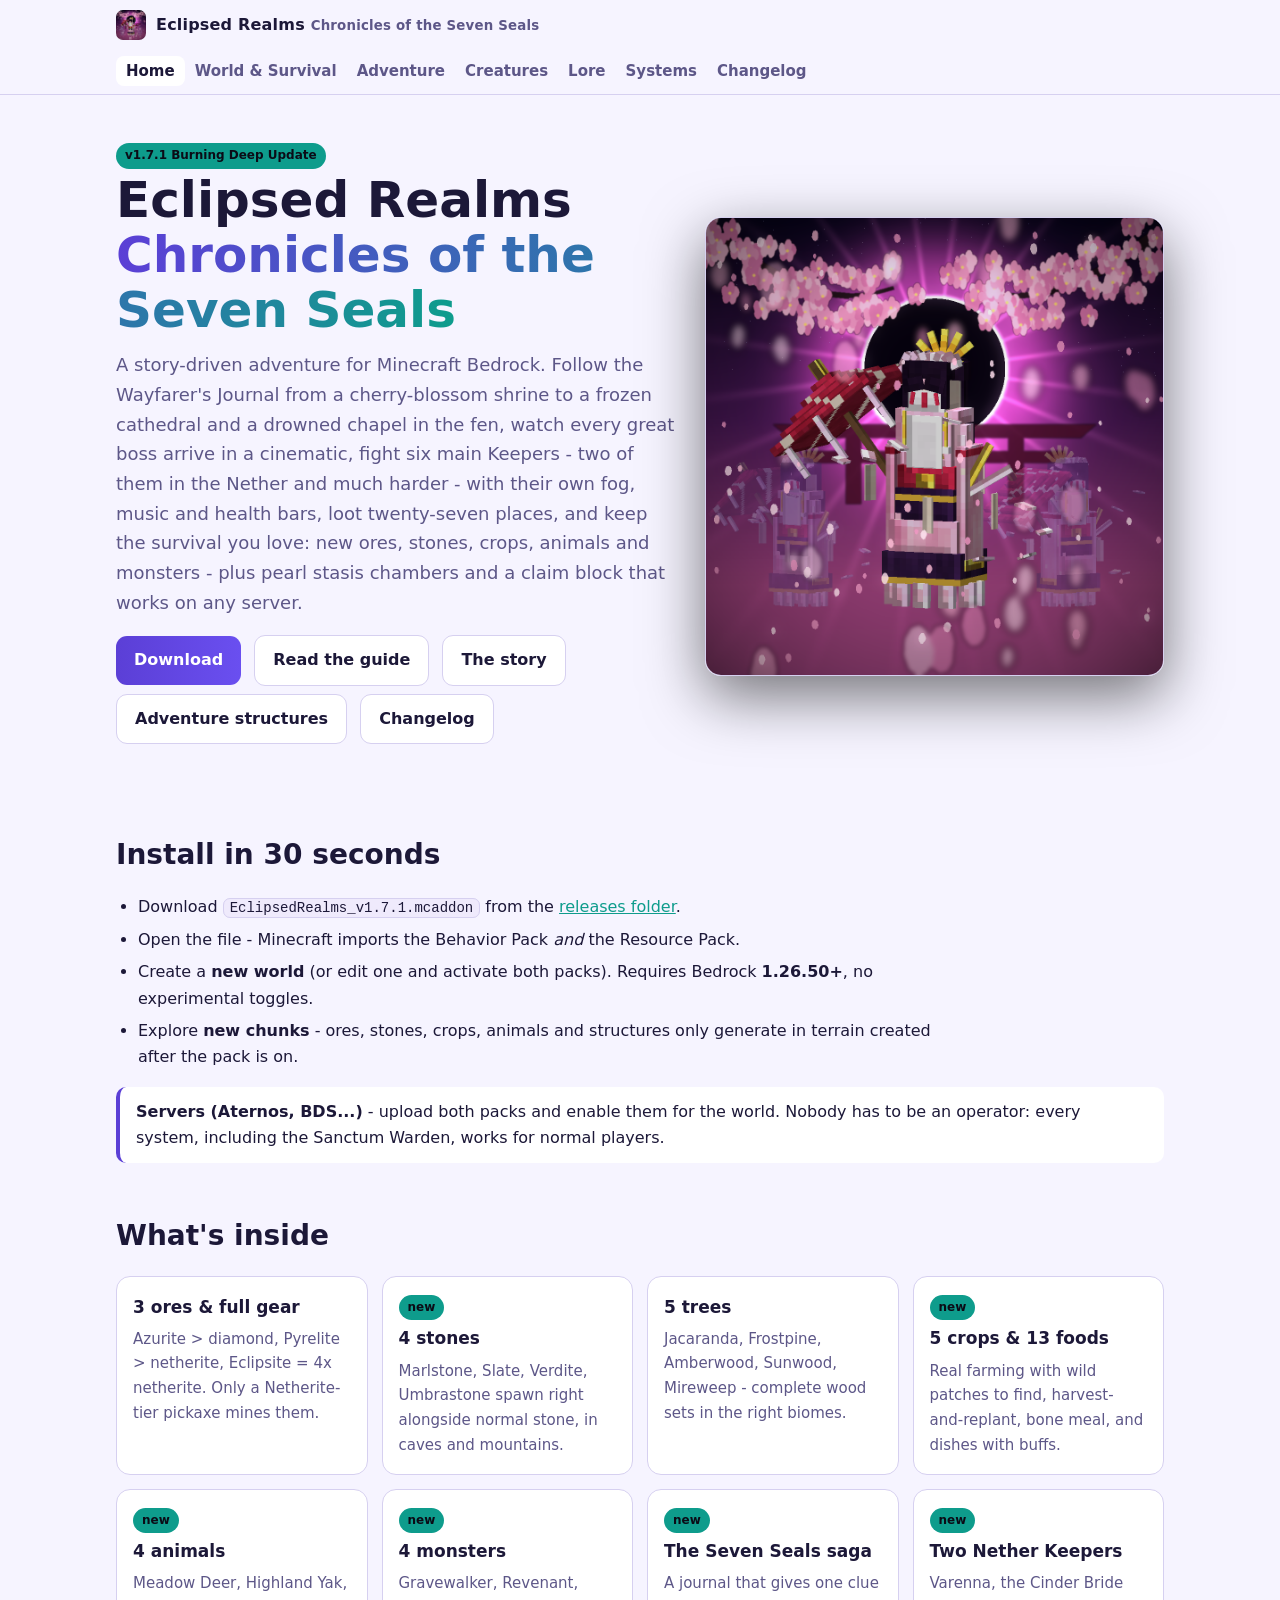
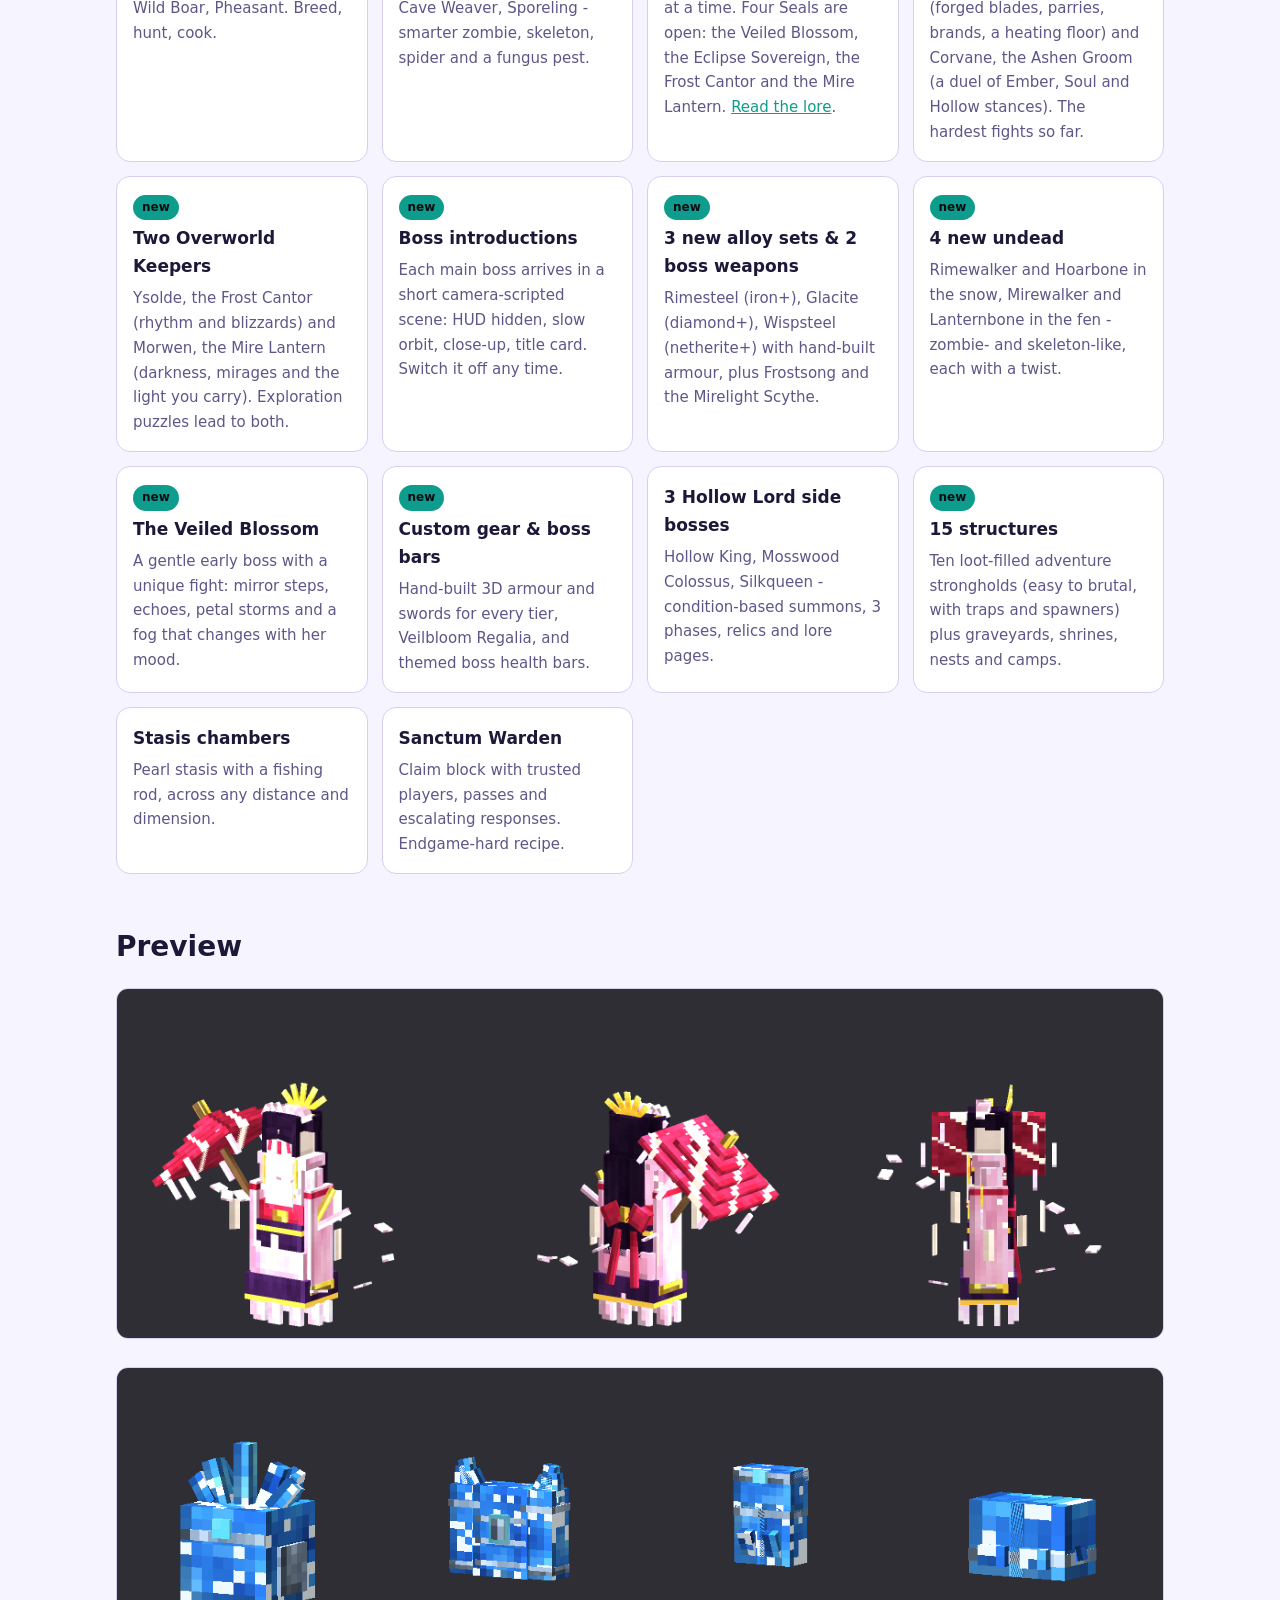
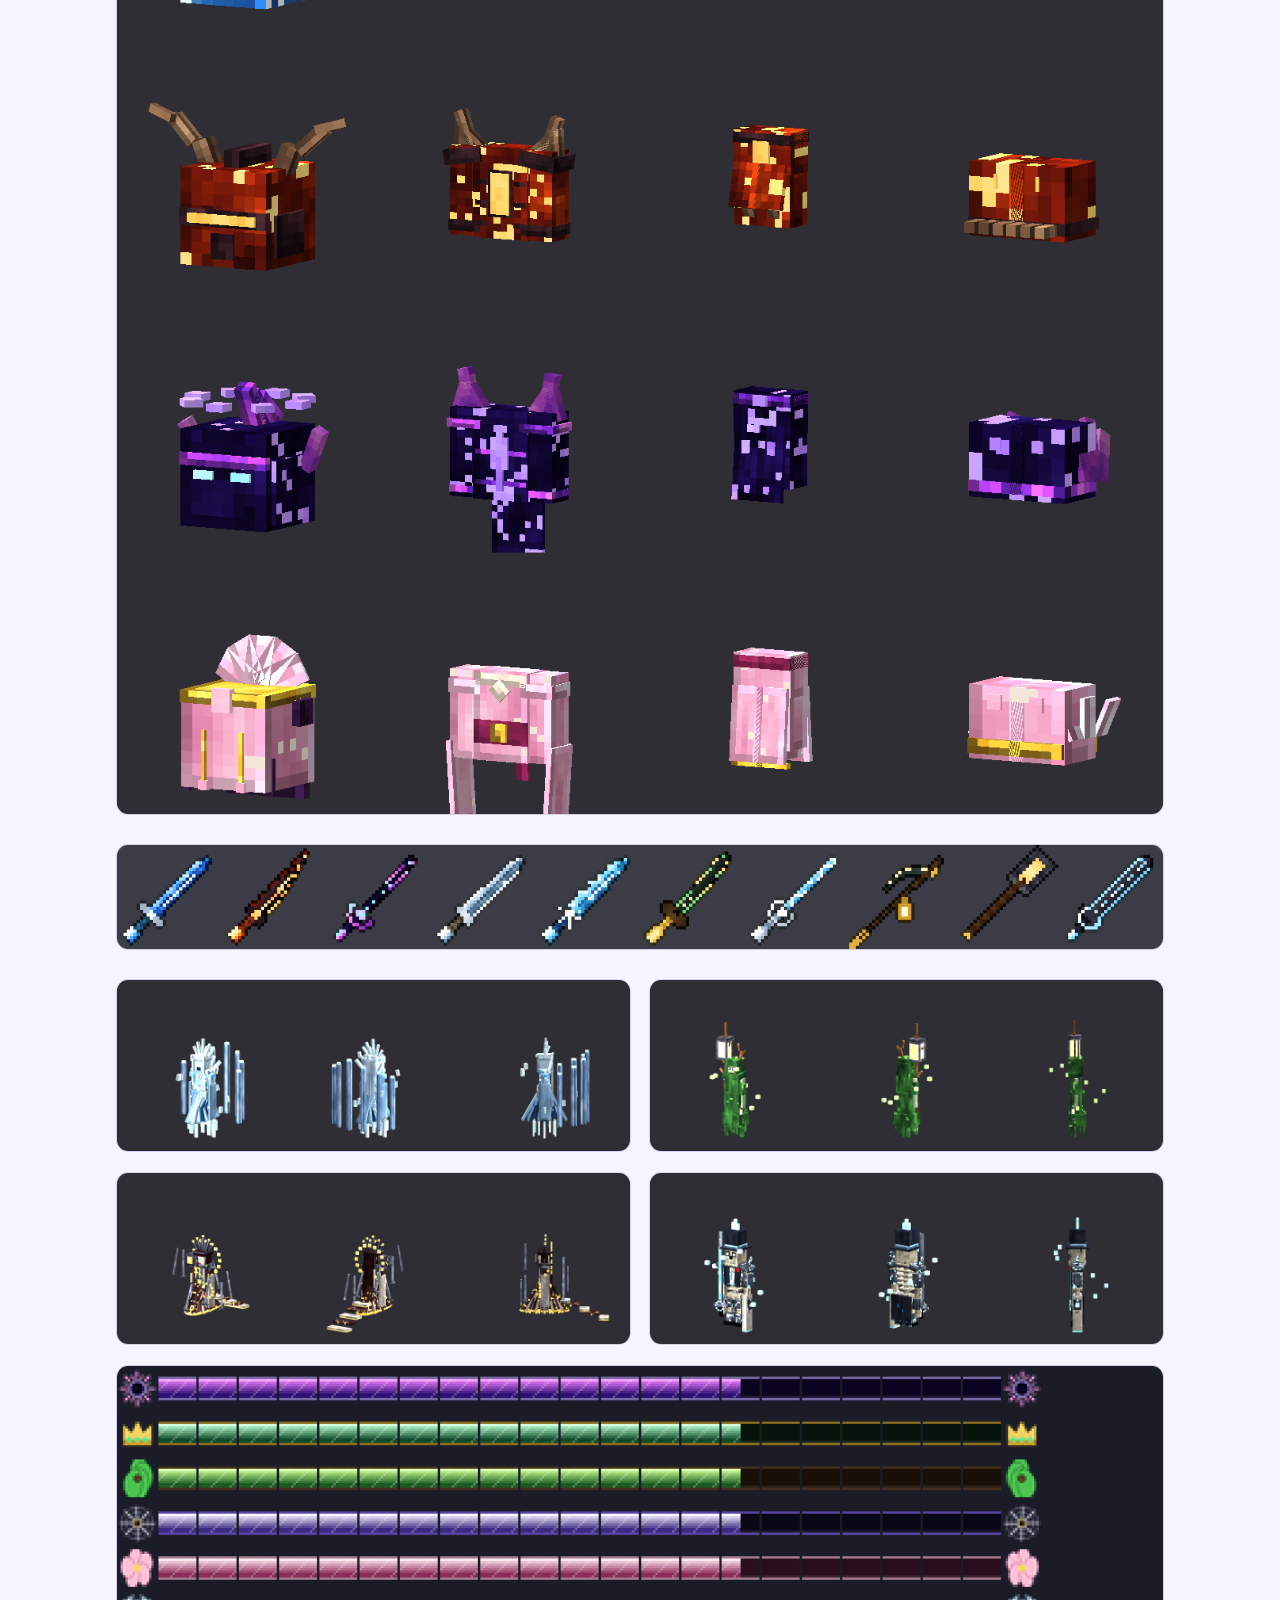
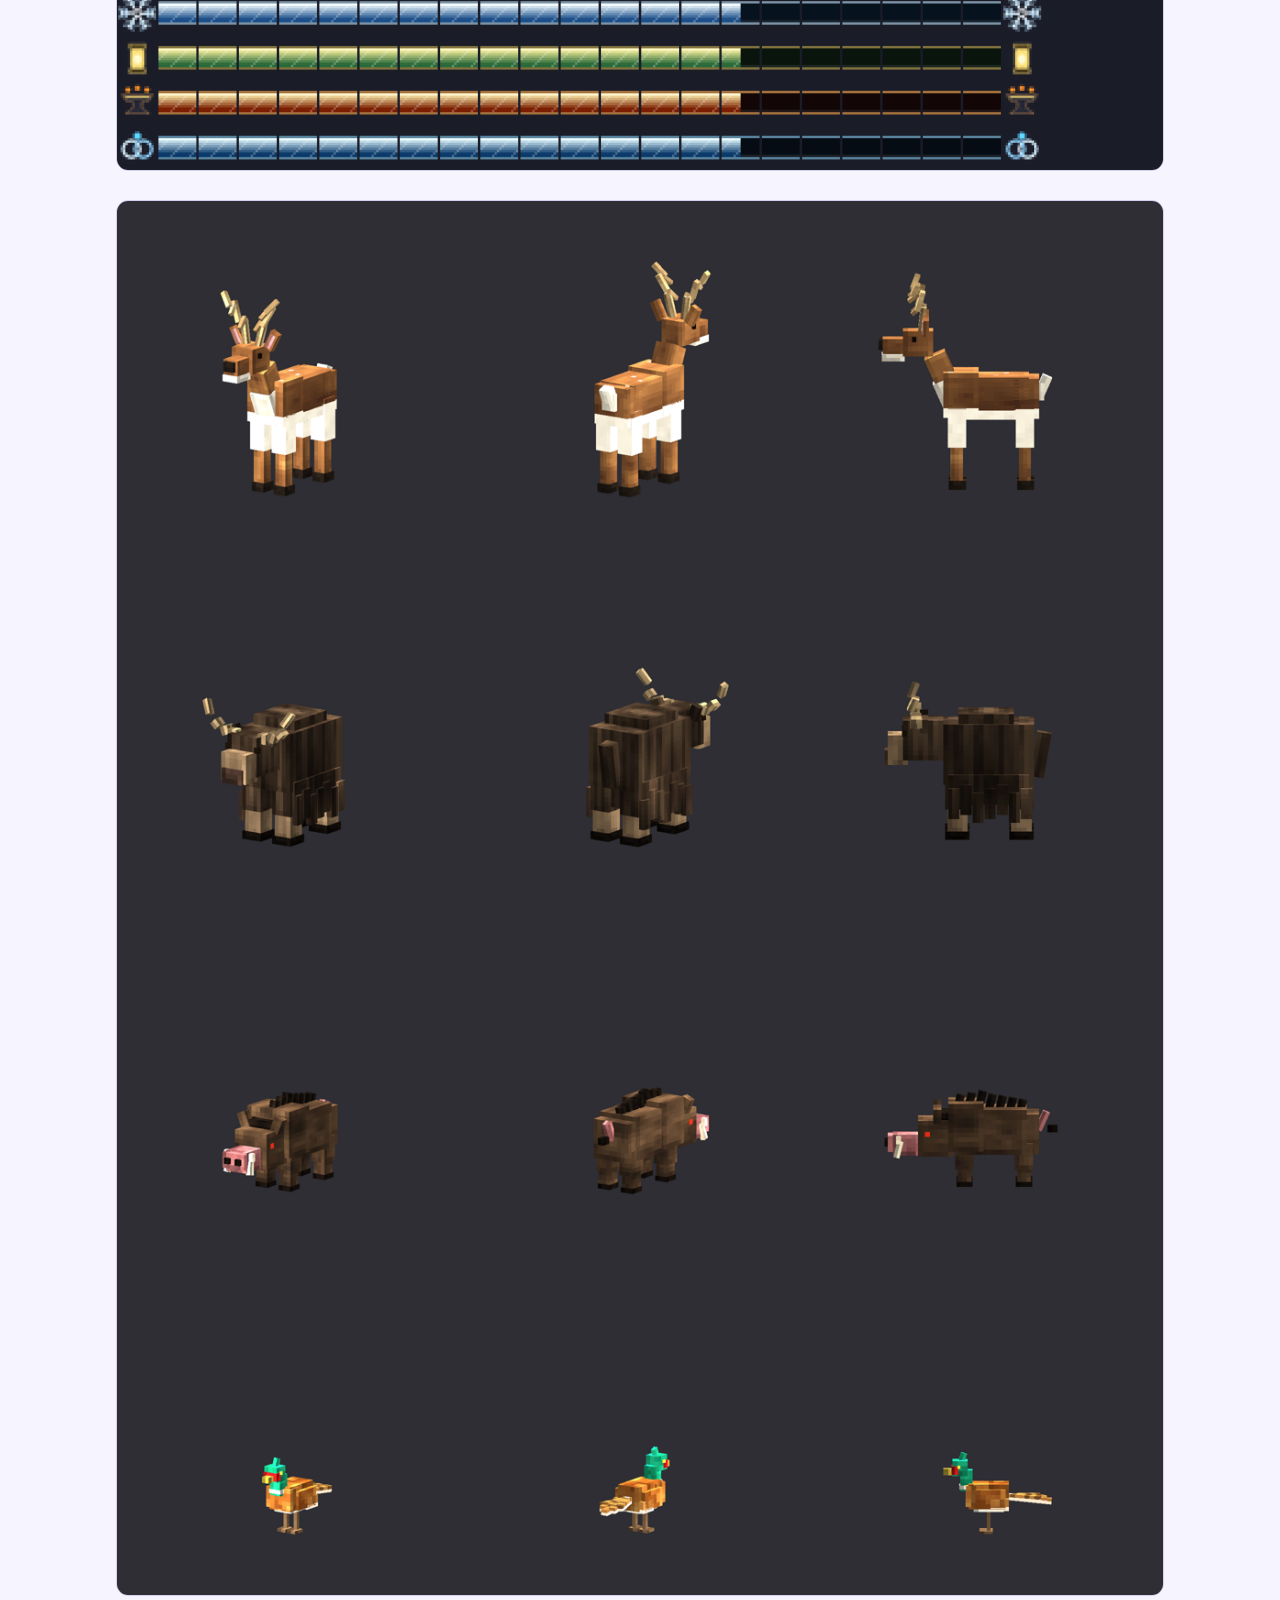
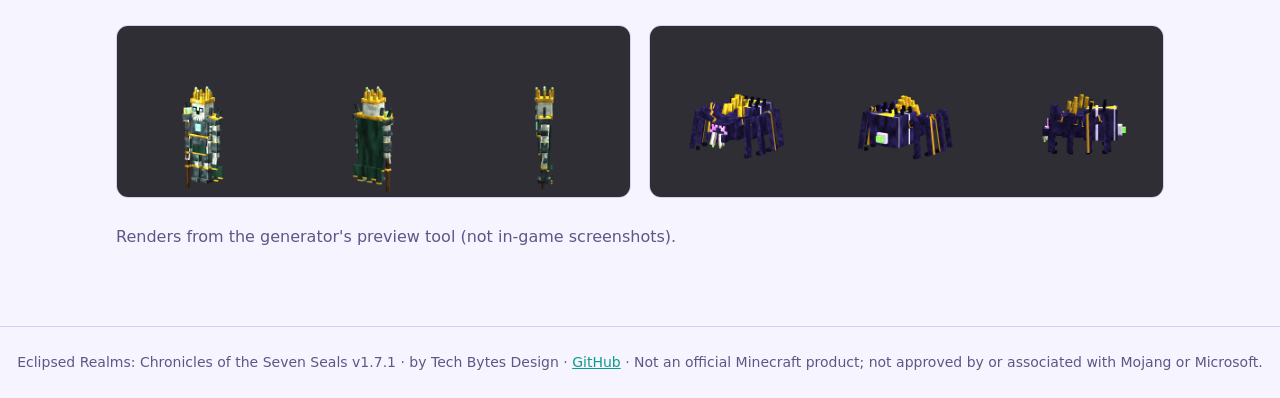
==== commit b933d6f5: "v1.7.1: real boss music for the Frost Cantor and Mire Lantern Replace the calm ambient loops with Mi" ====
--- a/docs/index.html
+++ b/docs/index.html
@@ -9,10 +9,10 @@
 <nav><a href="index.html" class=on>Home</a><a href="world.html">World & Survival</a><a href="adventure.html">Adventure</a><a href="creatures.html">Creatures</a><a href="lore.html">Lore</a><a href="systems.html">Systems</a><a href="changelog.html">Changelog</a></nav></div></header>
 <main><section class="hero">
   <div>
-    <span class="tag new">v1.7.0 Burning Deep Update</span>
+    <span class="tag new">v1.7.1 Burning Deep Update</span>
     <h1>Eclipsed Realms <span>Chronicles of the Seven Seals</span></h1>
     <p>A story-driven adventure for Minecraft Bedrock. Follow the Wayfarer's Journal from a cherry-blossom shrine to a frozen cathedral and a drowned chapel in the fen, watch every great boss arrive in a cinematic, fight six main Keepers - two of them in the Nether and much harder - with their own fog, music and health bars, loot twenty-seven places, and keep the survival you love: new ores, stones, crops, animals and monsters - plus pearl stasis chambers and a claim block that works on any server.</p>
-    <a class="btn" href="https://github.com/MirFaizan06/SurvivalPP/raw/main/releases/EclipsedRealms_v1.7.0.mcaddon">Download</a>
+    <a class="btn" href="https://github.com/MirFaizan06/SurvivalPP/raw/main/releases/EclipsedRealms_v1.7.1.mcaddon">Download</a>
     <a class="btn alt" href="world.html">Read the guide</a>
     <a class="btn alt" href="lore.html">The story</a>
     <a class="btn alt" href="adventure.html">Adventure structures</a>
@@ -23,7 +23,7 @@
 
 <h2 id="install">Install in 30 seconds</h2>
 <ul class="steps">
-  <li>Download <code>EclipsedRealms_v1.7.0.mcaddon</code> from the <a href="https://github.com/MirFaizan06/SurvivalPP/tree/main/releases">releases folder</a>.</li>
+  <li>Download <code>EclipsedRealms_v1.7.1.mcaddon</code> from the <a href="https://github.com/MirFaizan06/SurvivalPP/tree/main/releases">releases folder</a>.</li>
   <li>Open the file - Minecraft imports the Behavior Pack <em>and</em> the Resource Pack.</li>
   <li>Create a <strong>new world</strong> (or edit one and activate both packs). Requires Bedrock <strong>1.26.50+</strong>, no experimental toggles.</li>
   <li>Explore <strong>new chunks</strong> - ores, stones, crops, animals and structures only generate in terrain created after the pack is on.</li>
@@ -63,6 +63,6 @@
 <div class="two"><img class="shot" src="img/hollow_king_views.png" alt="Hollow King"><img class="shot" src="img/silkqueen_views.png" alt="Silkqueen"></div>
 <p class="lead" style="color:var(--muted)">Renders from the generator's preview tool (not in-game screenshots).</p>
 </main>
-<footer>Eclipsed Realms: Chronicles of the Seven Seals v1.7.0 &middot; by Tech Bytes Design &middot; <a href="https://github.com/MirFaizan06/SurvivalPP">GitHub</a> &middot;
+<footer>Eclipsed Realms: Chronicles of the Seven Seals v1.7.1 &middot; by Tech Bytes Design &middot; <a href="https://github.com/MirFaizan06/SurvivalPP">GitHub</a> &middot;
 Not an official Minecraft product; not approved by or associated with Mojang or Microsoft.</footer>
 </body></html>
